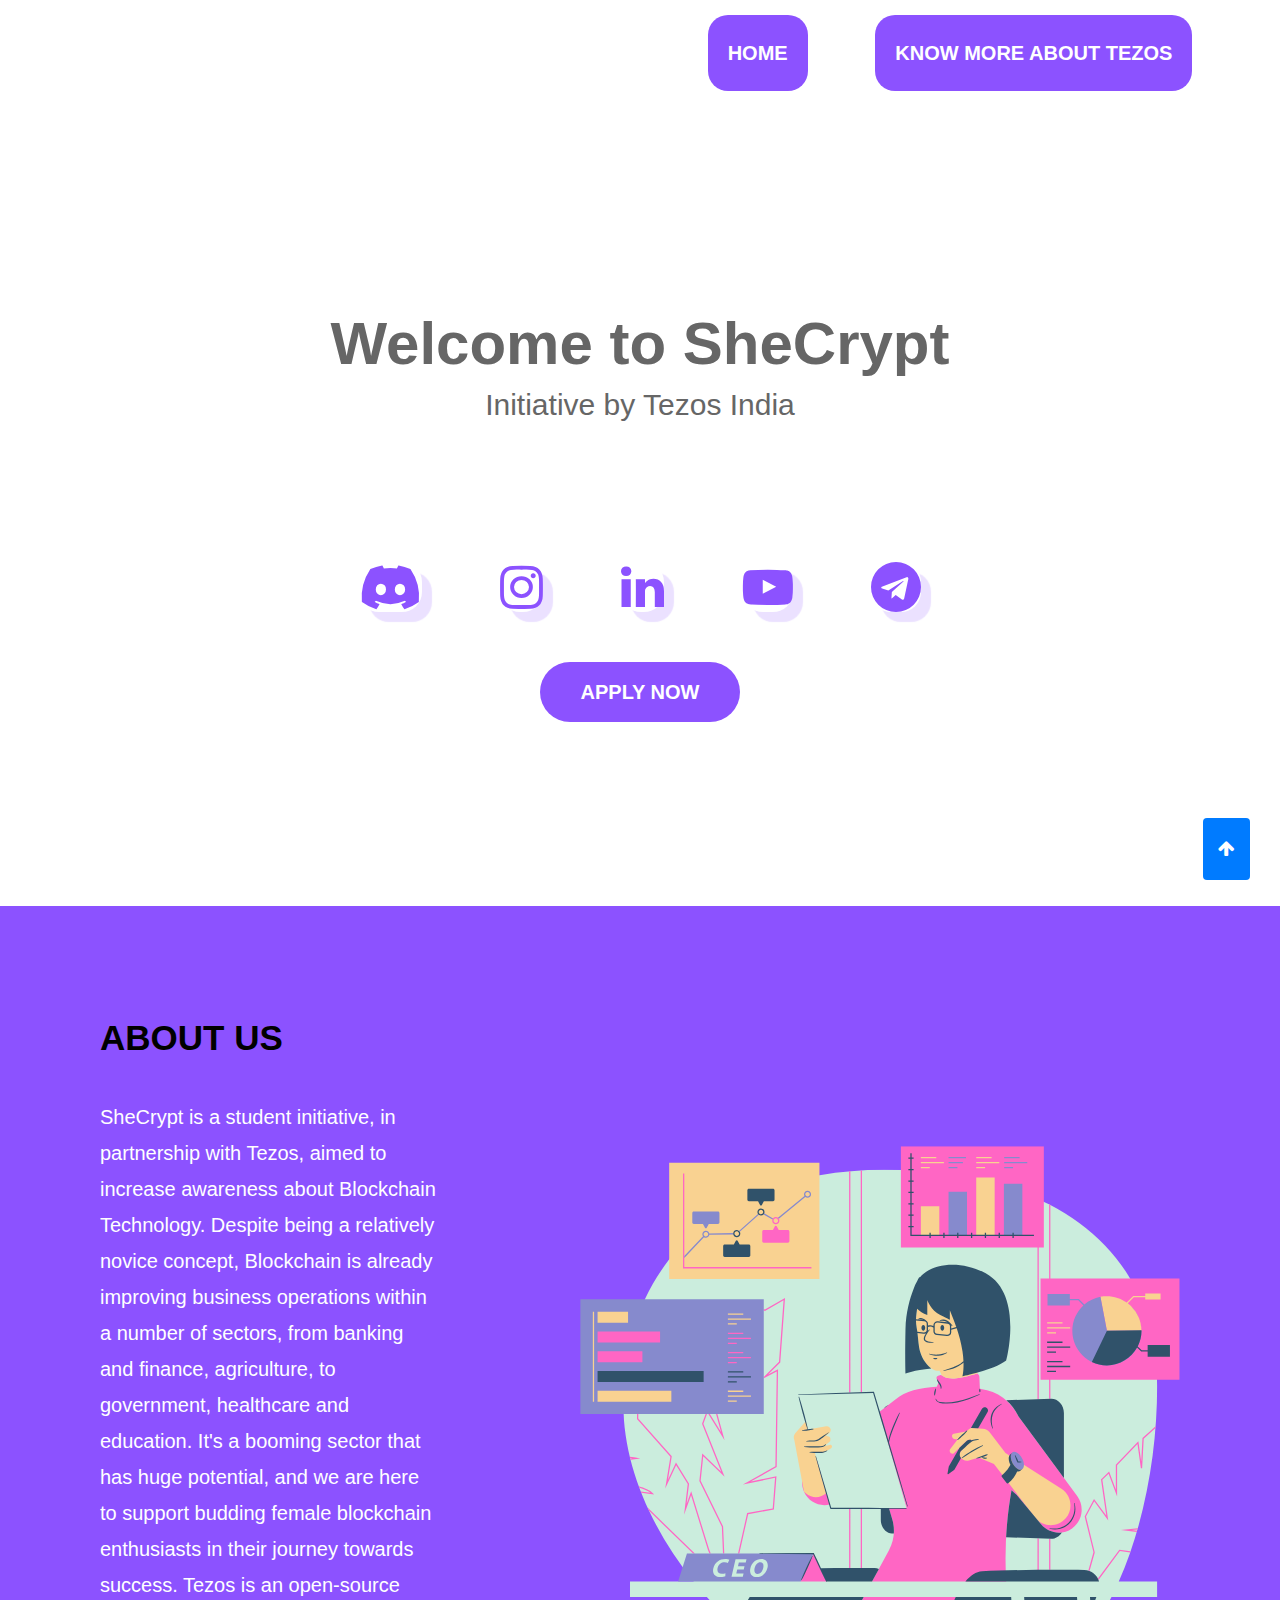
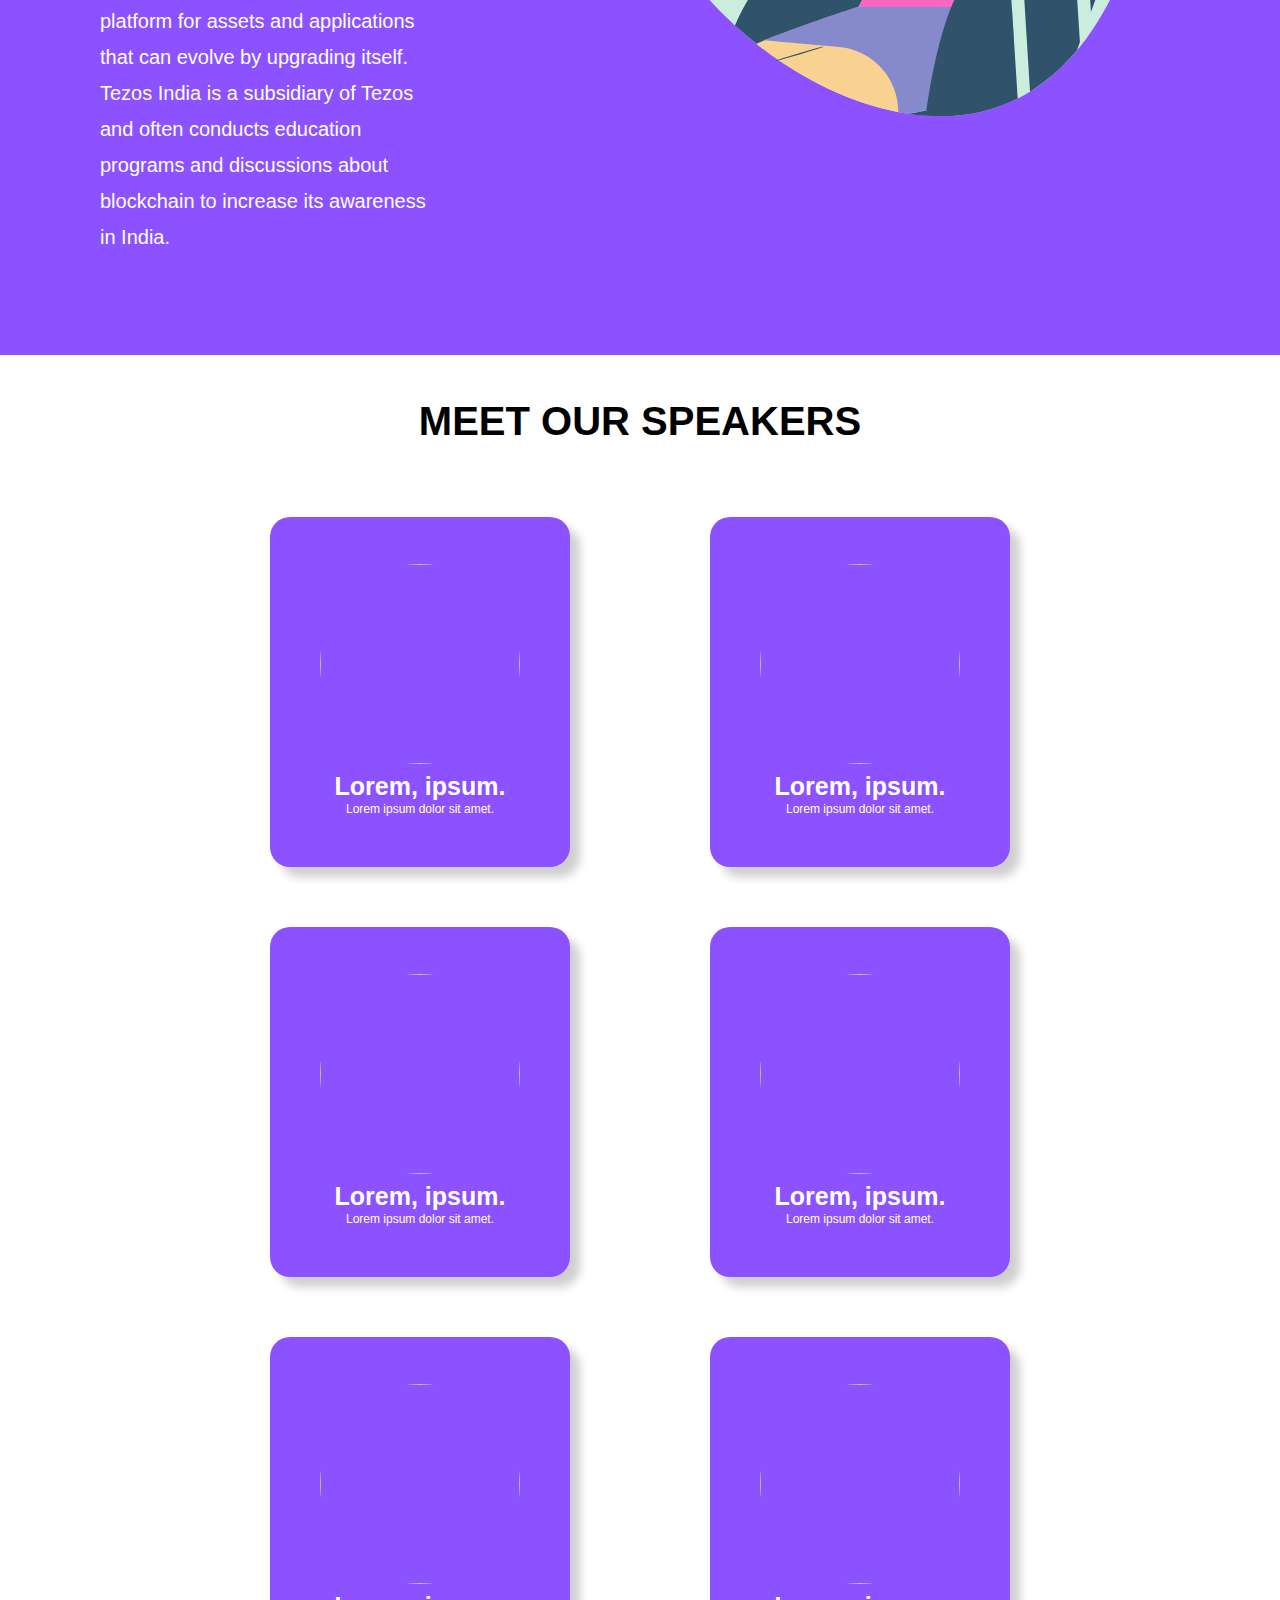
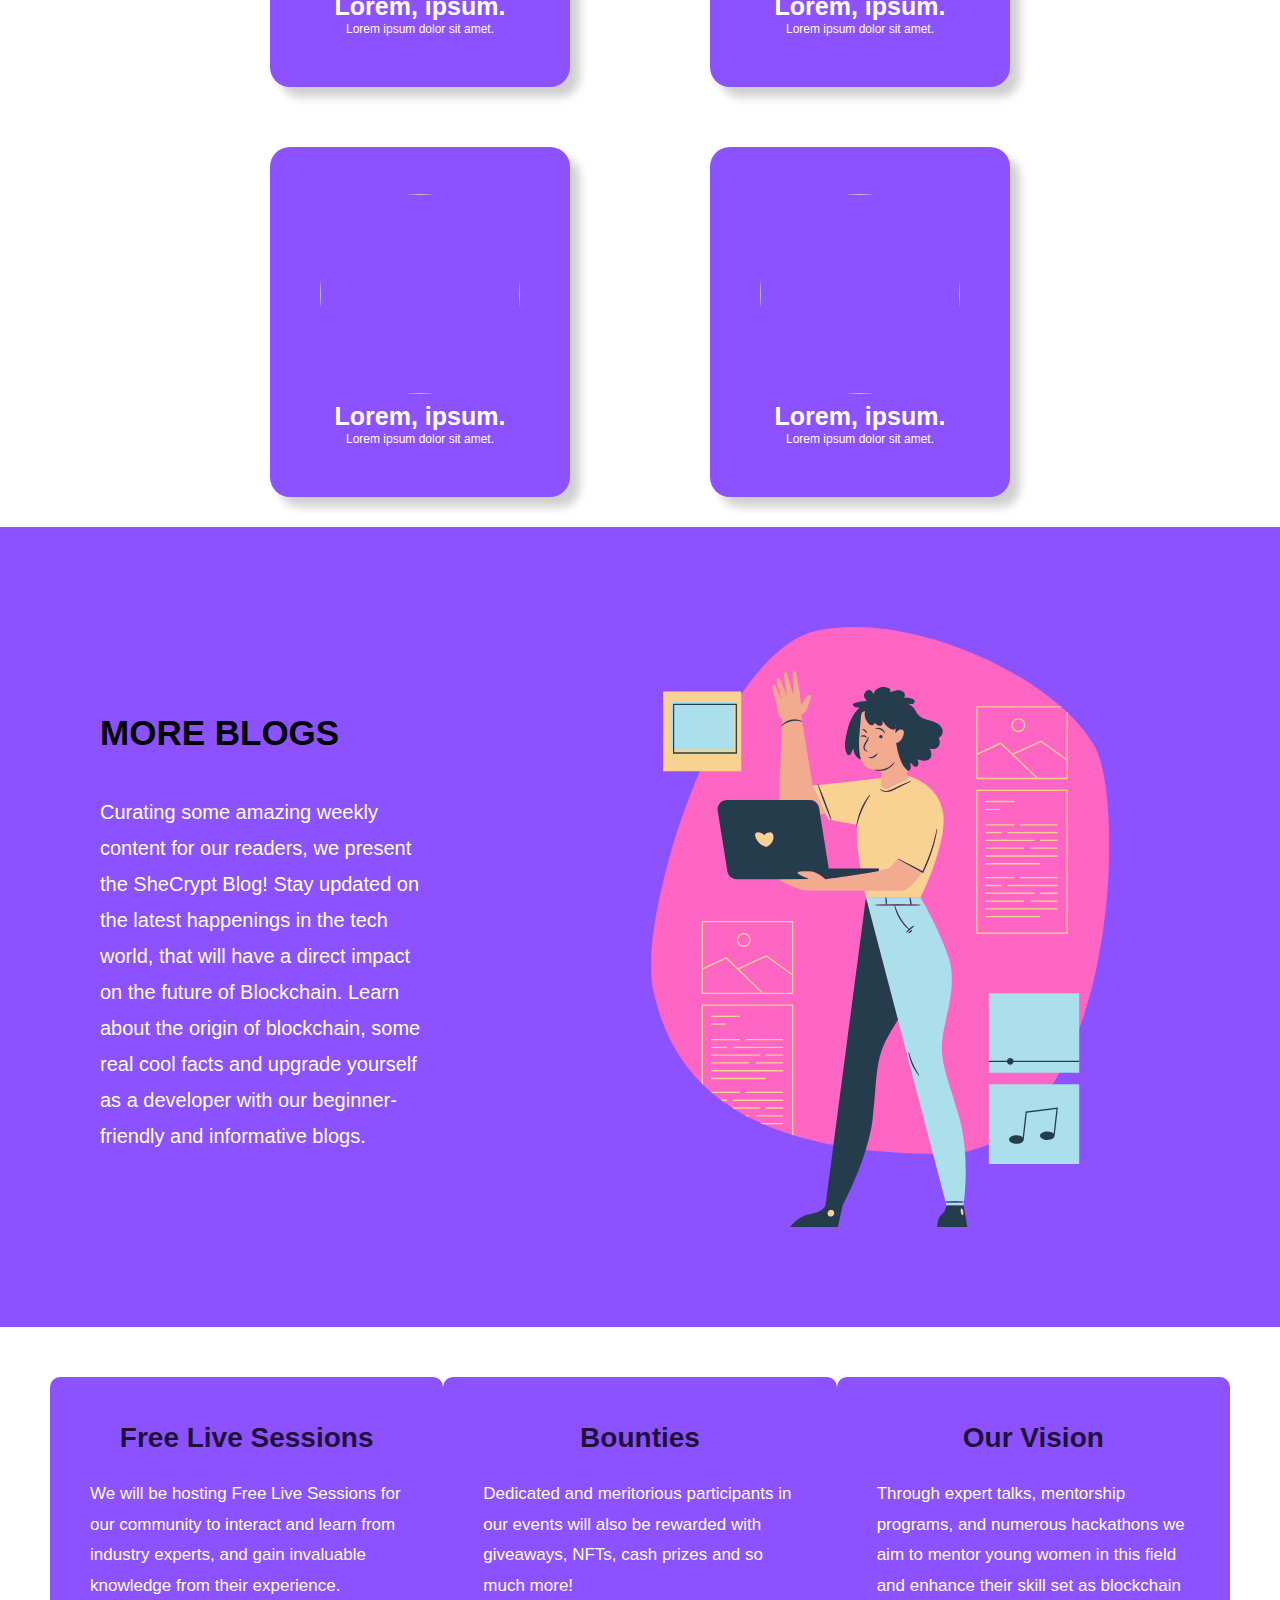
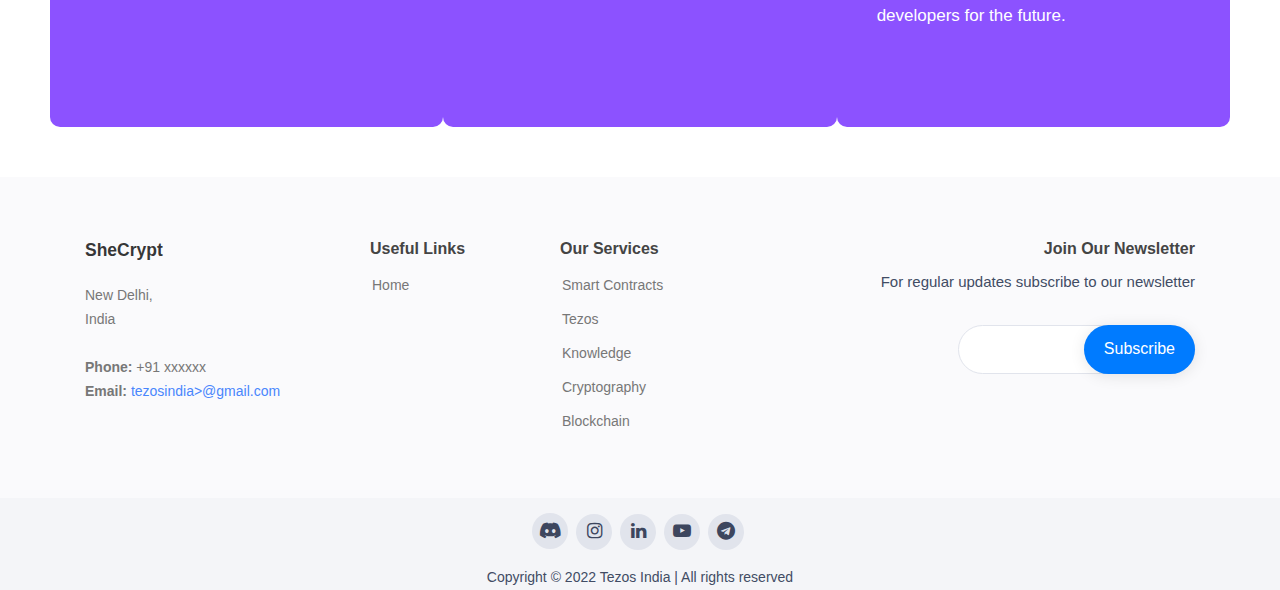
==== index.html @ c5457d49 "Added my website" ====
<!DOCTYPE html>
<html lang="en">

<head>
  <title>SheCrypt</title>
  <meta charset="utf-8">
  <link rel="shortcut icon" href="images/blog/favicon.png" />
  <meta name="viewport" content="width=device-width, initial-scale=1, shrink-to-fit=no">
  <meta name="description" content="">
  <meta name="keywords" content="">
  <meta name="author" content="SheCrypt">

  <link href="https://fonts.googleapis.com/css?family=Poppins:300,400,500,600,700,800,900" rel="stylesheet">

  <link rel="stylesheet" href="https://use.fontawesome.com/releases/v5.8.1/css/all.css">

  <link rel="stylesheet" href="https://stackpath.bootstrapcdn.com/font-awesome/4.7.0/css/font-awesome.min.css">

  <link rel="stylesheet" href="css/animate.css">

  <link rel="stylesheet" href="css/magnific-popup.css">

  <link rel="stylesheet" href="css/bootstrap-datepicker.css">
  <link rel="stylesheet" href="css/jquery.timepicker.css">

  <link rel="stylesheet" href="css/flaticon.css">
  <link rel="stylesheet" href="css/style.css">
  <link rel="stylesheet" href="css/design.css">
</head>

<body>

  <!-- Change Preloader -->
  <!-- <div class="preloader">
        <div class="cssload-whirlpool"></div>
</div> -->




  <!-- <nav class="navbar navbar-expand-lg navbar-dark ftco_navbar bg-dark ftco-navbar-light" id="ftco-navbar">
    <div class="container">
      <a href="index.html"><span><img src="images/blog/download(8).jpeg" alt="" class="img-fluid logo"></span></a>
      <div class="containerM" onclick="myFunction(this)">
        <div class="bar1"></div>
        <div class="bar2"></div>
        <div class="bar3"></div>
      </div>

      <script>
        function myFunction(x) {
          x.classList.toggle("change");
        }
      </script>

      <div class="collapse navbar-collapse" id="ftco-nav">
        <ul class="navbar-nav ml-auto">
          <li class="nav-item active"><a href="index.html" class="nav-link">Home</a></li>
          <li class="nav-item"><a href="about.html" class="nav-link">About</a></li>
          <li class="nav-item"><a href="https://tezosindia.org.in/" class="nav-link">Know more about Tezos</a></li>
          <li class="nav-item"><a href="contact.html" class="nav-link">Contact</a></li>
        </ul>
      </div>
    </div>
  </nav> -->
  <!-- END nav -->

<!-- NAVABAR STARTS -->
<nav class="navbar">

  <img src="images/blog/download(8).jpeg" alt="" srcset="">
  <div class="links">
    <a href="">HOME</a>
    <a href="">KNOW MORE ABOUT TEZOS</a>
  </div>
  </nav>
  <!-- NAVBAR ENDS -->

<!-- THUMBNAIL SECTON STARTS -->
<section class="thumbnail">
  <div class="headings">
    <p class="title">Welcome to SheCrypt</p>
    <p class="subtitle">Initiative by Tezos India</p>
  </div>
  <div class="socials">
    <a href="" class="fab fa-discord fa-3x"></a>
    <a href="" class="fa fa-instagram fa-3x"></a>
    <a href="" class="fa fa-linkedin fa-3x"></a>
    <a href="" class="fa fa-youtube-play fa-3x"></a>
    <a href="" class="fa fa-telegram fa-3x"></a>
    </div>
  <button class="applybtn" type="submit">APPLY NOW</button>
  </section>
<!-- THUMBNAIL SECTION ENDS -->

  <!-- ABOUT US TOP STARTS  -->
  <section class="blogsection">
    <div class="left">
      <a href="./">ABOUT US</a>
      <div class="aboutblogdetails">
        SheCrypt is a student initiative, in partnership with Tezos, aimed to increase awareness about Blockchain
        Technology. Despite being a relatively novice concept, Blockchain is already improving business operations within
        a number of sectors, from banking and finance, agriculture, to government, healthcare and education. It's a
        booming sector that has huge potential, and we are here to support budding female blockchain enthusiasts in their
        journey towards success.
        Tezos is an open-source platform for assets and applications that can evolve by upgrading itself. Tezos India is a
        subsidiary of Tezos and often conducts education programs and discussions about blockchain to increase its
        awareness in India.
      </div>
    </div>
    <img src="./images/blog/ABOUTUS-NOBG.svg" alt="" srcset="">
  </section>
    <!-- ABOUT US TOP ENDS -->


  
  <!-- SPEAKER SECTION STARTS -->
  <section class="speaker-section">
    <p class="speaker-section-heading">MEET OUR SPEAKERS</p>
    <div class="speaker-container">
      <div class="speaker-box">
        <img src="https://github.com/rohan-kulkarni-25.png" alt="" />
        <p class="name">Lorem, ipsum.</p>
        <p class="bio">Lorem ipsum dolor sit amet.</p>
      </div>
      <div class="speaker-box">
        <img src="https://github.com/rohan-kulkarni-25.png" alt="" />
        <p class="name">Lorem, ipsum.</p>
        <p class="bio">Lorem ipsum dolor sit amet.</p>
      </div>
      <div class="speaker-box">
        <img src="https://github.com/rohan-kulkarni-25.png" alt="" />
        <p class="name">Lorem, ipsum.</p>
        <p class="bio">Lorem ipsum dolor sit amet.</p>
      </div>
      <div class="speaker-box">
        <img src="https://github.com/rohan-kulkarni-25.png" alt="" />
        <p class="name">Lorem, ipsum.</p>
        <p class="bio">Lorem ipsum dolor sit amet.</p>
      </div>
      <div class="speaker-box">
        <img src="https://github.com/rohan-kulkarni-25.png" alt="" />
        <p class="name">Lorem, ipsum.</p>
        <p class="bio">Lorem ipsum dolor sit amet.</p>
      </div>
      <div class="speaker-box">
        <img src="https://github.com/rohan-kulkarni-25.png" alt="" />
        <p class="name">Lorem, ipsum.</p>
        <p class="bio">Lorem ipsum dolor sit amet.</p>
      </div>
      <div class="speaker-box">
        <img src="https://github.com/rohan-kulkarni-25.png" alt="" />
        <p class="name">Lorem, ipsum.</p>
        <p class="bio">Lorem ipsum dolor sit amet.</p>
      </div>
      <div class="speaker-box">
        <img src="https://github.com/rohan-kulkarni-25.png" alt="" />
        <p class="name">Lorem, ipsum.</p>
        <p class="bio">Lorem ipsum dolor sit amet.</p>
      </div>
      </div>
  </section>
  <!-- SPEAKER SECTION ENDS -->


  <!-- BLOG SECTION STARTS  -->

  <section class="blogsection">
    <div class="left">
      <a href="./">MORE BLOGS</a>
      <div class="aboutblogdetails">
        Curating some amazing weekly content for our readers, we present the SheCrypt Blog!
        Stay updated on the latest happenings in the tech world, that will have a direct impact on the future of
        Blockchain. Learn about the origin of blockchain, some real cool facts and upgrade yourself as a developer with
        our beginner-friendly and informative blogs.
      </div>
    </div>
      <img src="./images/blog/blogsection-nobg.svg" alt="" srcset="">
      </section>
  <!-- BLOG SECTION ENDS -->



      <!-- SECTION ABOUT US STARTS -->
      <section class="aboutus-section">
        <div class="about-div">
          <h3>Free Live Sessions</h3>
          <p class="about-div-p">
            We will be hosting Free Live Sessions for our community to interact and learn from industry
            experts,
            and gain invaluable knowledge from their experience.</p>
        </div>
        <div class="about-div">
          <h3>Bounties</h3>
          <p class="about-div-p">Dedicated and meritorious participants in our events will also be rewarded with giveaways,
            NFTs,
            cash prizes and so much more!</p>
        </div>
        <div class="about-div">
          <h3>Our Vision</h3>
          <p class="about-div-p">Through expert talks, mentorship programs, and numerous hackathons we aim to mentor young
            women
            in
            this field and enhance their skill set as blockchain developers for the future.</p>
        </div>
      </section>
      <!-- SECTION ABOUT US ENDS -->
  <!-- ======= Footer ======= -->
  <footer id="footer">

    <div class="footer-top">
      <div class="container">
        <div class="row">

          <div class="col-lg-3 col-md-6 footer-contact">
            <h3 style="font-weight: 600;">SheCrypt</h3>
            <p>
              New Delhi, <br>
              India<br>
              <br>
              <strong>Phone:</strong> +91 xxxxxx<br>
              <strong>Email:</strong> <a href="mailto:tezosindia.foundation@gmail.com"> tezosindia>@gmail.com</a><br>
            </p>
          </div>

          <div class="col-lg-2 col-md-6 footer-links">
            <h4>Useful Links</h4>
            <ul>
              <li><i class="bx bx-chevron-right"></i> <a href="index.html">Home</a></li>
              <!-- <li><i class="bx bx-chevron-right"></i> <a href="about.html">About us</a></li> -->
              <!-- <li><i class="bx bx-chevron-right"></i> <a href="blog.html">Blog</a></li> -->
            </ul>
          </div>

          <div class="col-lg-3 col-md-6 footer-links">
            <h4>Our Services</h4>
            <ul>
              <li><i class="bx bx-chevron-right"></i> <a href="team.html">Smart Contracts</a></li>
              <li><i class="bx bx-chevron-right"></i> <a href="team.html">Tezos</a></li>
              <li><i class="bx bx-chevron-right"></i> <a href="team.html">Knowledge</a></li>
              <li><i class="bx bx-chevron-right"></i> <a href="team.html">Cryptography</a></li>
              <li><i class="bx bx-chevron-right"></i> <a href="team.html">Blockchain</a></li>
            </ul>
          </div>

          <div class="col-lg-4 col-md-6 footer-newsletter">
            <h4>Join Our Newsletter</h4>
            <p>For regular updates subscribe to our newsletter</p>
            <form action="" method="post">
              <input type="email" name="email"><input type="submit" value="Subscribe">
            </form>
          </div>

        </div>
      </div>
    </div>

    <div class="container d-md-flex py-4">


      <div class="social-links text-center text-md-right pt-3 pt-md-0">
        <a href=""><i class="fab fa-discord"></i></a>
        <a href="" class="fa fa-instagram fa-2x"></a>
        <a href="" class="fa fa-linkedin fa-2x"></a>
        <a href=""><i class="fa fa-youtube-play" aria-hidden="true"></i></a>
        <a href=""><i class="fa fa-telegram"></i></a>
      </div>
      <button onclick="topFunction()" id="myBtn" title="Go to top"><i class="fa fa-arrow-up"
          aria-hidden="true"></i></button>
    </div>
    <p style="text-align:center;">Copyright &copy; 2022 Tezos India | All rights reserved</p>

  </footer><!-- End Footer -->




  <!-- loader -->

  <script src="js/jquery.min.js"></script>
  <script src="js/jquery-migrate-3.0.1.min.js"></script>
  <script src="js/popper.min.js"></script>
  <script src="js/bootstrap.min.js"></script>
  <script src="js/jquery.easing.1.3.js"></script>
  <script src="js/jquery.waypoints.min.js"></script>
  <script src="js/jquery.stellar.min.js"></script>
  <script src="js/jquery.magnific-popup.min.js"></script>
  <script src="js/jquery.animateNumber.min.js"></script>
  <script src="js/bootstrap-datepicker.js"></script>
  <script src="js/scrollax.min.js"></script>
  <!-- <script src="https://maps.googleapis.com/maps/api/js?key=AIzaSyBVWaKrjvy3MaE7SQ74_uJiULgl1JY0H2s&sensor=false"></script> -->
  <!-- <script src="js/google-map.js"></script> -->
  <script src="js/main.js"></script>
  <script src="js/preloaderjs.js"></script>
  <!-- <script src="https://medium-widget.pixelpoint.io/widget.js"></script> -->
  <!-- <script>MediumWidg    renderTo: '#medium-widget', params: { "resource": "https://medium.com/@vaibhavbharti", "postsPerLine": 2, "limit": 4, "picture": "big", "fields": ["description", "author", "claps", "publishAt"], "ratio": "landscape" } })</script> -->
  <script src="https://ajax.googleapis.com/ajax/libs/jquery/1.12.4/jquery.min.js"></script>



</body>

</html>
---- css/design.css ----
html{
  font-size: 62.5%;
}

p{
  margin: 0;
  padding: 0;
}

.nav-link:hover{
  background-color: #e83e8c;
}

.blogsection{
  background-color: #8c52ff;
  padding: 7em 0;
  position: relative;
  width: 100%;
  display: flex;
  justify-content: center;
  align-items: space-around;
  /* background-image: url(../images/blog/blogsection.png);
  background-repeat: no-repeat;
  background-size: cover; */
  display: flex;
  align-items: center;
  justify-content: space-evenly;
  /* background-color: white; */
  color: white;
  padding: 10rem;
}

.blogsection .left a{
  font-size: 3.5rem;
  color: black;
  font-weight: 600;
  text-decoration: none;
  
}

.blogsection .left{
  display: flex;
  flex-direction: column;
 gap: 3rem;
}

.blogsection img{
  height: 60rem;
}

.blogsection a:hover{
  
  color: #e83e8c;
}


.aboutblogdetails{
  width:70%;
  font-weight: 500;
  font-size: 2rem;
}


  
.aboutus-section{
  display: flex;
  justify-content: space-around;
  align-items: center;
  /* background-color: #8c52ff; */
  background-color: white;
  width: 100%;
  padding: 5rem;
  align-content: stretch;
}

.about-div{
  height: 35rem;
  /* background-color: white; */
  background-color: #8c52ff;
  color: white;
  padding: 4rem;
  border-radius: 1rem;
  width: 40rem;
  transition-duration: 1s;
}

.about-div:hover{
  background-color: #e83e8c;
  cursor: pointer;
  color: white;
  transform: scale(1.1);
}

.about-div h3{
  text-align: center;
  font-size: 2.8rem;
  font-weight: 600;
}

.about-div p{
  font-size: 1.7rem;
  font-weight: 500;
}

.speaker-section{
  background-color: #8c52ff;
  display: flex;
  flex-direction: column;
  align-items: center;
  background-color: white;
}

.speaker-container{
  display: flex;
  flex-wrap: wrap;
  justify-content: space-evenly;

  width: 75%;
}

.speaker-box{
  /* background-color: white; */
  background-color: #8c52ff;
color: white;
display: flex;
flex-direction: column;
justify-content: center;
align-items: center;
padding: 2rem;
width: 30rem;
height: 35rem;
margin: 3rem;
border-radius: 2rem;
box-shadow: 1rem 1rem 1rem rgba(0, 0, 0, 0.192);
cursor: pointer;
}


.speaker-section-heading{
  font-size: 4rem;
  text-align: center;
  padding: 3rem;
  color: black;
  font-weight: 600;
}

.speaker-box:hover{
  transform: scale(1.05);
  transition-duration: 1s;
  background-color: #e83e8c;
  color: white;
}

.speaker-box img{
  width: 20rem;
  height: 20rem;
  border-radius: 50%;
}

.name{
  font-size: 2.5rem;
  font-weight: 600;
}

.bio{
  font-size: 1.2rem;
  /* color: gray; */
  margin-top: -1rem;
}

.thumbnail{
  height: 80rem;
  display: flex;
  flex-direction: column;
  align-items: center;
  gap: 5rem;
  justify-content: center;

}

.headings .title{
  text-align: center;
  font-size: 6rem;
  font-weight: 600;

}

.headings .subtitle{
  margin-top: -2rem;
  text-align: center;
  font-weight: 500;
  font-size: 3rem;
}

.socials{
  margin-top: 8rem;
  width: 50%;
  display: flex;
  justify-content: space-around;
}

.socials a{
  font-size: 5rem;
  color: #8c52ff;
  border-radius: 2rem;
  box-shadow: 1rem 1rem 0.1rem #8c52ff2c;
}

.socials a:hover{
  transform: scale(1.1);
  transition-duration: 1s;
  color: #e83e8c;
}

.applybtn{
  background-color: #8c52ff;
  padding: 3rem;
  border-radius: 3rem;
  width: 20rem;
  border: 0px;
  height: 5rem;
  font-size: 2rem;
  color: white;
  display: flex;
  align-items: center;
  justify-content: center;
  font-weight: 600;

}

.applybtn:hover{
  background-color: #e83e8c;
  transition-duration: 1s;
  transform: scale(1.1);
}

.navbar{
  /* background-color: #8c52ff; */
  height:fit-content;
  display: flex;
  justify-content: space-between;
  margin: 1rem;
}

.navbar img{
  height: 5rem;
  margin-left: 10rem;
}

.navbar .links a{
  transition-duration: 1s;
  font-weight: 600;
font-size: 2rem;
color: black;
padding: 2rem;
border-radius: 2rem;
color: white;
background-color: #8c52ff;
}

.navbar .links{
  width: 50%;
  /* background-color: white; */
  display: flex;
  justify-content: space-evenly;
}

.navbar .links a:hover{
  background-color: #e83e8c;
}
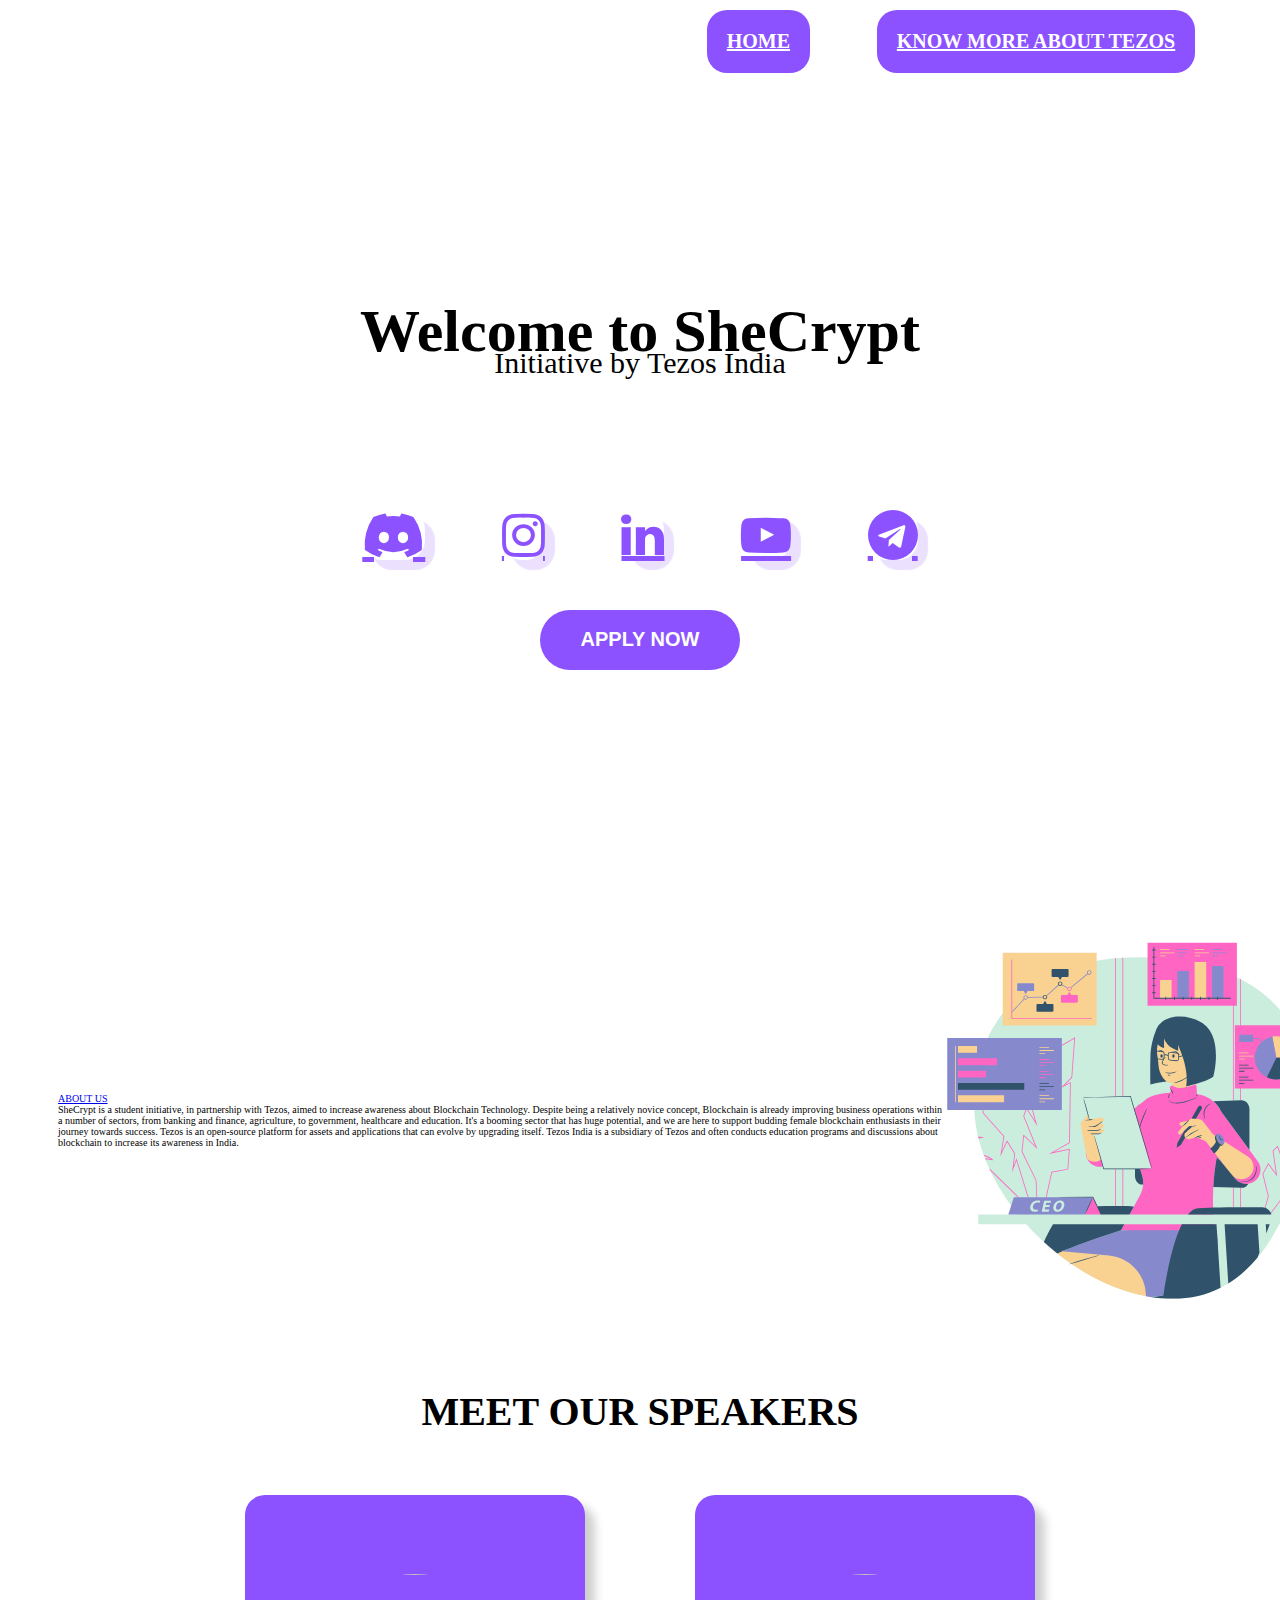
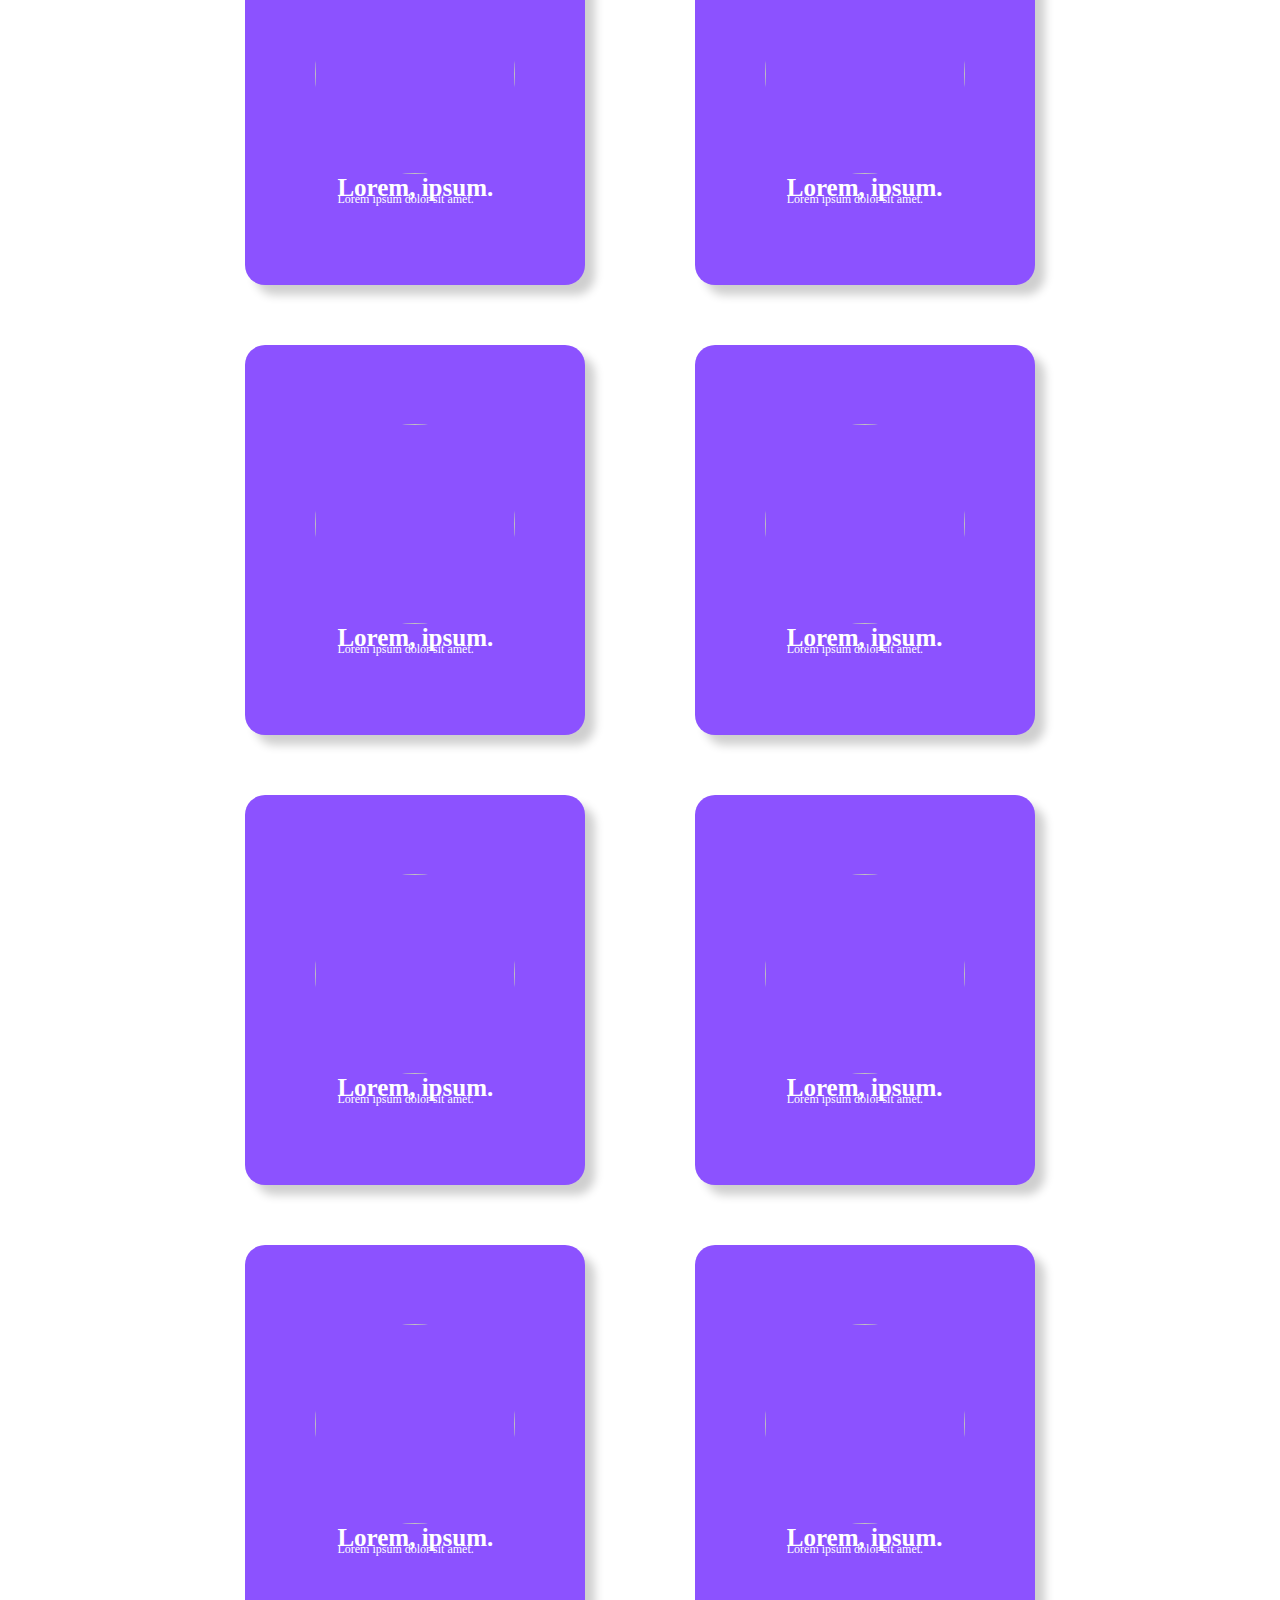
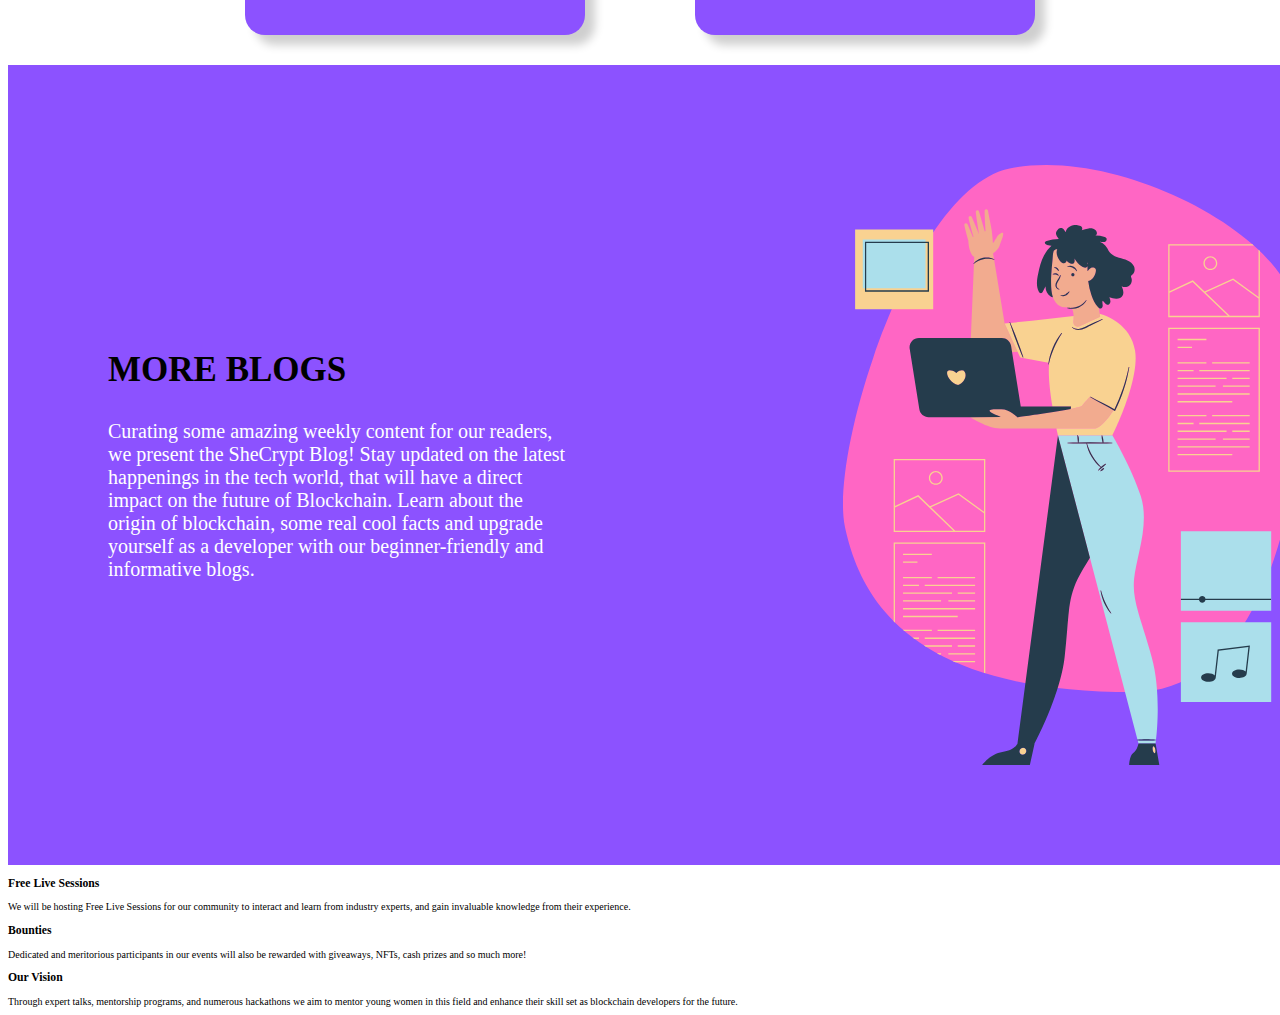
==== commit ce51e40d: "css" ====
--- a/index.html
+++ b/index.html
@@ -4,28 +4,34 @@
 <head>
   <title>SheCrypt</title>
   <meta charset="utf-8">
-  <link rel="shortcut icon" href="images/blog/favicon.png" />
+  <link rel="shortcut icon" href="./images/blog/favicon.png" />
   <meta name="viewport" content="width=device-width, initial-scale=1, shrink-to-fit=no">
   <meta name="description" content="">
   <meta name="keywords" content="">
   <meta name="author" content="SheCrypt">
 
-  <link href="https://fonts.googleapis.com/css?family=Poppins:300,400,500,600,700,800,900" rel="stylesheet">
+  <!-- <link href="https://fonts.googleapis.com/css?family=Poppins:300,400,500,600,700,800,900" rel="stylesheet"> -->
 
   <link rel="stylesheet" href="https://use.fontawesome.com/releases/v5.8.1/css/all.css">
 
   <link rel="stylesheet" href="https://stackpath.bootstrapcdn.com/font-awesome/4.7.0/css/font-awesome.min.css">
 
-  <link rel="stylesheet" href="css/animate.css">
-
-  <link rel="stylesheet" href="css/magnific-popup.css">
-
-  <link rel="stylesheet" href="css/bootstrap-datepicker.css">
-  <link rel="stylesheet" href="css/jquery.timepicker.css">
-
-  <link rel="stylesheet" href="css/flaticon.css">
-  <link rel="stylesheet" href="css/style.css">
-  <link rel="stylesheet" href="css/design.css">
+  <!-- <link rel="stylesheet" href="css/animate.css"> -->
+
+  <!-- <link rel="stylesheet" href="css/magnific-popup.css"> -->
+
+  <!-- <link rel="stylesheet" href="css/bootstrap-datepicker.css"> -->
+  <!-- <link rel="stylesheet" href="css/jquery.timepicker.css"> -->
+
+  <!-- <link rel="stylesheet" href="css/flaticon.css"> -->
+  <!-- <link rel="stylesheet" href="css/style.css"> -->
+  
+  <link rel="preconnect" href="https://fonts.googleapis.com">
+  <link rel="preconnect" href="https://fonts.gstatic.com" crossorigin>
+  <link href="https://fonts.googleapis.com/css2?family=Inter:wght@100;200;300;400;500;600;700;800;900&display=swap"
+    rel="stylesheet">
+  <link rel="stylesheet" href="./css/design.css">
+  <link rel="stylesheet" href="./css/responsive.css">
 </head>
 
 <body>
@@ -36,39 +42,10 @@
 </div> -->
 
 
-
-
-  <!-- <nav class="navbar navbar-expand-lg navbar-dark ftco_navbar bg-dark ftco-navbar-light" id="ftco-navbar">
-    <div class="container">
-      <a href="index.html"><span><img src="images/blog/download(8).jpeg" alt="" class="img-fluid logo"></span></a>
-      <div class="containerM" onclick="myFunction(this)">
-        <div class="bar1"></div>
-        <div class="bar2"></div>
-        <div class="bar3"></div>
-      </div>
-
-      <script>
-        function myFunction(x) {
-          x.classList.toggle("change");
-        }
-      </script>
-
-      <div class="collapse navbar-collapse" id="ftco-nav">
-        <ul class="navbar-nav ml-auto">
-          <li class="nav-item active"><a href="index.html" class="nav-link">Home</a></li>
-          <li class="nav-item"><a href="about.html" class="nav-link">About</a></li>
-          <li class="nav-item"><a href="https://tezosindia.org.in/" class="nav-link">Know more about Tezos</a></li>
-          <li class="nav-item"><a href="contact.html" class="nav-link">Contact</a></li>
-        </ul>
-      </div>
-    </div>
-  </nav> -->
-  <!-- END nav -->
-
 <!-- NAVABAR STARTS -->
 <nav class="navbar">
 
-  <img src="images/blog/download(8).jpeg" alt="" srcset="">
+  <img src="./images/blog/download(8).jpeg" alt="" srcset="">
   <div class="links">
     <a href="">HOME</a>
     <a href="">KNOW MORE ABOUT TEZOS</a>
@@ -93,11 +70,11 @@
   </section>
 <!-- THUMBNAIL SECTION ENDS -->
 
-  <!-- ABOUT US TOP STARTS  -->
-  <section class="blogsection">
+  <!-- ABOUT US  STARTS  -->
+  <section class="aboutus-section">
     <div class="left">
       <a href="./">ABOUT US</a>
-      <div class="aboutblogdetails">
+      <div class="aboutusdetails">
         SheCrypt is a student initiative, in partnership with Tezos, aimed to increase awareness about Blockchain
         Technology. Despite being a relatively novice concept, Blockchain is already improving business operations within
         a number of sectors, from banking and finance, agriculture, to government, healthcare and education. It's a
@@ -110,7 +87,7 @@
     </div>
     <img src="./images/blog/ABOUTUS-NOBG.svg" alt="" srcset="">
   </section>
-    <!-- ABOUT US TOP ENDS -->
+    <!-- ABOUT US  ENDS -->
 
 
   
@@ -120,43 +97,59 @@
     <div class="speaker-container">
       <div class="speaker-box">
         <img src="https://github.com/rohan-kulkarni-25.png" alt="" />
-        <p class="name">Lorem, ipsum.</p>
-        <p class="bio">Lorem ipsum dolor sit amet.</p>
-      </div>
-      <div class="speaker-box">
-        <img src="https://github.com/rohan-kulkarni-25.png" alt="" />
-        <p class="name">Lorem, ipsum.</p>
-        <p class="bio">Lorem ipsum dolor sit amet.</p>
-      </div>
-      <div class="speaker-box">
-        <img src="https://github.com/rohan-kulkarni-25.png" alt="" />
-        <p class="name">Lorem, ipsum.</p>
-        <p class="bio">Lorem ipsum dolor sit amet.</p>
-      </div>
-      <div class="speaker-box">
-        <img src="https://github.com/rohan-kulkarni-25.png" alt="" />
-        <p class="name">Lorem, ipsum.</p>
-        <p class="bio">Lorem ipsum dolor sit amet.</p>
-      </div>
-      <div class="speaker-box">
-        <img src="https://github.com/rohan-kulkarni-25.png" alt="" />
-        <p class="name">Lorem, ipsum.</p>
-        <p class="bio">Lorem ipsum dolor sit amet.</p>
-      </div>
-      <div class="speaker-box">
-        <img src="https://github.com/rohan-kulkarni-25.png" alt="" />
-        <p class="name">Lorem, ipsum.</p>
-        <p class="bio">Lorem ipsum dolor sit amet.</p>
-      </div>
-      <div class="speaker-box">
-        <img src="https://github.com/rohan-kulkarni-25.png" alt="" />
-        <p class="name">Lorem, ipsum.</p>
-        <p class="bio">Lorem ipsum dolor sit amet.</p>
-      </div>
-      <div class="speaker-box">
-        <img src="https://github.com/rohan-kulkarni-25.png" alt="" />
-        <p class="name">Lorem, ipsum.</p>
-        <p class="bio">Lorem ipsum dolor sit amet.</p>
+        <div>
+          <p class="name">Lorem, ipsum.</p>
+          <p class="bio">Lorem ipsum dolor sit amet.</p>
+          </div>
+      </div>
+      <div class="speaker-box">
+        <img src="https://github.com/rohan-kulkarni-25.png" alt="" />
+        <div>
+          <p class="name">Lorem, ipsum.</p>
+          <p class="bio">Lorem ipsum dolor sit amet.</p>
+          </div>
+      </div>
+      <div class="speaker-box">
+        <img src="https://github.com/rohan-kulkarni-25.png" alt="" />
+        <div>
+          <p class="name">Lorem, ipsum.</p>
+          <p class="bio">Lorem ipsum dolor sit amet.</p>
+          </div>
+      </div>
+      <div class="speaker-box">
+        <img src="https://github.com/rohan-kulkarni-25.png" alt="" />
+        <div>
+          <p class="name">Lorem, ipsum.</p>
+          <p class="bio">Lorem ipsum dolor sit amet.</p>
+          </div>
+      </div>
+      <div class="speaker-box">
+        <img src="https://github.com/rohan-kulkarni-25.png" alt="" />
+        <div>
+          <p class="name">Lorem, ipsum.</p>
+          <p class="bio">Lorem ipsum dolor sit amet.</p>
+          </div>
+      </div>
+      <div class="speaker-box">
+        <img src="https://github.com/rohan-kulkarni-25.png" alt="" />
+        <div>
+          <p class="name">Lorem, ipsum.</p>
+          <p class="bio">Lorem ipsum dolor sit amet.</p>
+          </div>
+      </div>
+      <div class="speaker-box">
+        <img src="https://github.com/rohan-kulkarni-25.png" alt="" />
+        <div>
+          <p class="name">Lorem, ipsum.</p>
+          <p class="bio">Lorem ipsum dolor sit amet.</p>
+          </div>
+      </div>
+      <div class="speaker-box">
+        <img src="https://github.com/rohan-kulkarni-25.png" alt="" />
+        <div>
+          <p class="name">Lorem, ipsum.</p>
+          <p class="bio">Lorem ipsum dolor sit amet.</p>
+          </div>
       </div>
       </div>
   </section>
@@ -181,32 +174,32 @@
 
 
 
-      <!-- SECTION ABOUT US STARTS -->
-      <section class="aboutus-section">
-        <div class="about-div">
+      <!-- SECTION TILES STARTS -->
+      <section class="tiles-section">
+        <div class="tiles-div">
           <h3>Free Live Sessions</h3>
-          <p class="about-div-p">
+          <p class="tiles-div-p">
             We will be hosting Free Live Sessions for our community to interact and learn from industry
             experts,
             and gain invaluable knowledge from their experience.</p>
         </div>
-        <div class="about-div">
+        <div class="tiles-div">
           <h3>Bounties</h3>
           <p class="about-div-p">Dedicated and meritorious participants in our events will also be rewarded with giveaways,
             NFTs,
             cash prizes and so much more!</p>
         </div>
-        <div class="about-div">
+        <div class="tiles-div">
           <h3>Our Vision</h3>
-          <p class="about-div-p">Through expert talks, mentorship programs, and numerous hackathons we aim to mentor young
+          <p class="tiles-div-p">Through expert talks, mentorship programs, and numerous hackathons we aim to mentor young
             women
             in
             this field and enhance their skill set as blockchain developers for the future.</p>
         </div>
       </section>
-      <!-- SECTION ABOUT US ENDS -->
+      <!-- SECTION TILES ENDS -->
   <!-- ======= Footer ======= -->
-  <footer id="footer">
+  <!-- <footer id="footer">
 
     <div class="footer-top">
       <div class="container">
@@ -227,8 +220,8 @@
             <h4>Useful Links</h4>
             <ul>
               <li><i class="bx bx-chevron-right"></i> <a href="index.html">Home</a></li>
-              <!-- <li><i class="bx bx-chevron-right"></i> <a href="about.html">About us</a></li> -->
-              <!-- <li><i class="bx bx-chevron-right"></i> <a href="blog.html">Blog</a></li> -->
+              <li><i class="bx bx-chevron-right"></i> <a href="about.html">About us</a></li>
+              <li><i class="bx bx-chevron-right"></i> <a href="blog.html">Blog</a></li>
             </ul>
           </div>
 
@@ -270,14 +263,15 @@
     </div>
     <p style="text-align:center;">Copyright &copy; 2022 Tezos India | All rights reserved</p>
 
-  </footer><!-- End Footer -->
+  </footer>
+  <!-- End Footer -->
 
 
 
 
   <!-- loader -->
 
-  <script src="js/jquery.min.js"></script>
+  <!-- <script src="js/jquery.min.js"></script>
   <script src="js/jquery-migrate-3.0.1.min.js"></script>
   <script src="js/popper.min.js"></script>
   <script src="js/bootstrap.min.js"></script>
@@ -287,14 +281,12 @@
   <script src="js/jquery.magnific-popup.min.js"></script>
   <script src="js/jquery.animateNumber.min.js"></script>
   <script src="js/bootstrap-datepicker.js"></script>
-  <script src="js/scrollax.min.js"></script>
+  <script src="js/scrollax.min.js"></script> -->
   <!-- <script src="https://maps.googleapis.com/maps/api/js?key=AIzaSyBVWaKrjvy3MaE7SQ74_uJiULgl1JY0H2s&sensor=false"></script> -->
   <!-- <script src="js/google-map.js"></script> -->
-  <script src="js/main.js"></script>
-  <script src="js/preloaderjs.js"></script>
-  <!-- <script src="https://medium-widget.pixelpoint.io/widget.js"></script> -->
-  <!-- <script>MediumWidg    renderTo: '#medium-widget', params: { "resource": "https://medium.com/@vaibhavbharti", "postsPerLine": 2, "limit": 4, "picture": "big", "fields": ["description", "author", "claps", "publishAt"], "ratio": "landscape" } })</script> -->
-  <script src="https://ajax.googleapis.com/ajax/libs/jquery/1.12.4/jquery.min.js"></script>
+  <!-- <script src="js/main.js"></script> -->
+  <!-- <script src="js/preloaderjs.js"></script> -->
+  <!-- <script src="https://ajax.googleapis.com/ajax/libs/jquery/1.12.4/jquery.min.js"></script> -->
 
 
 
--- a/css/design.css
+++ b/css/design.css
@@ -19,13 +19,9 @@
   display: flex;
   justify-content: center;
   align-items: space-around;
-  /* background-image: url(../images/blog/blogsection.png);
-  background-repeat: no-repeat;
-  background-size: cover; */
   display: flex;
   align-items: center;
   justify-content: space-evenly;
-  /* background-color: white; */
   color: white;
   padding: 10rem;
 }
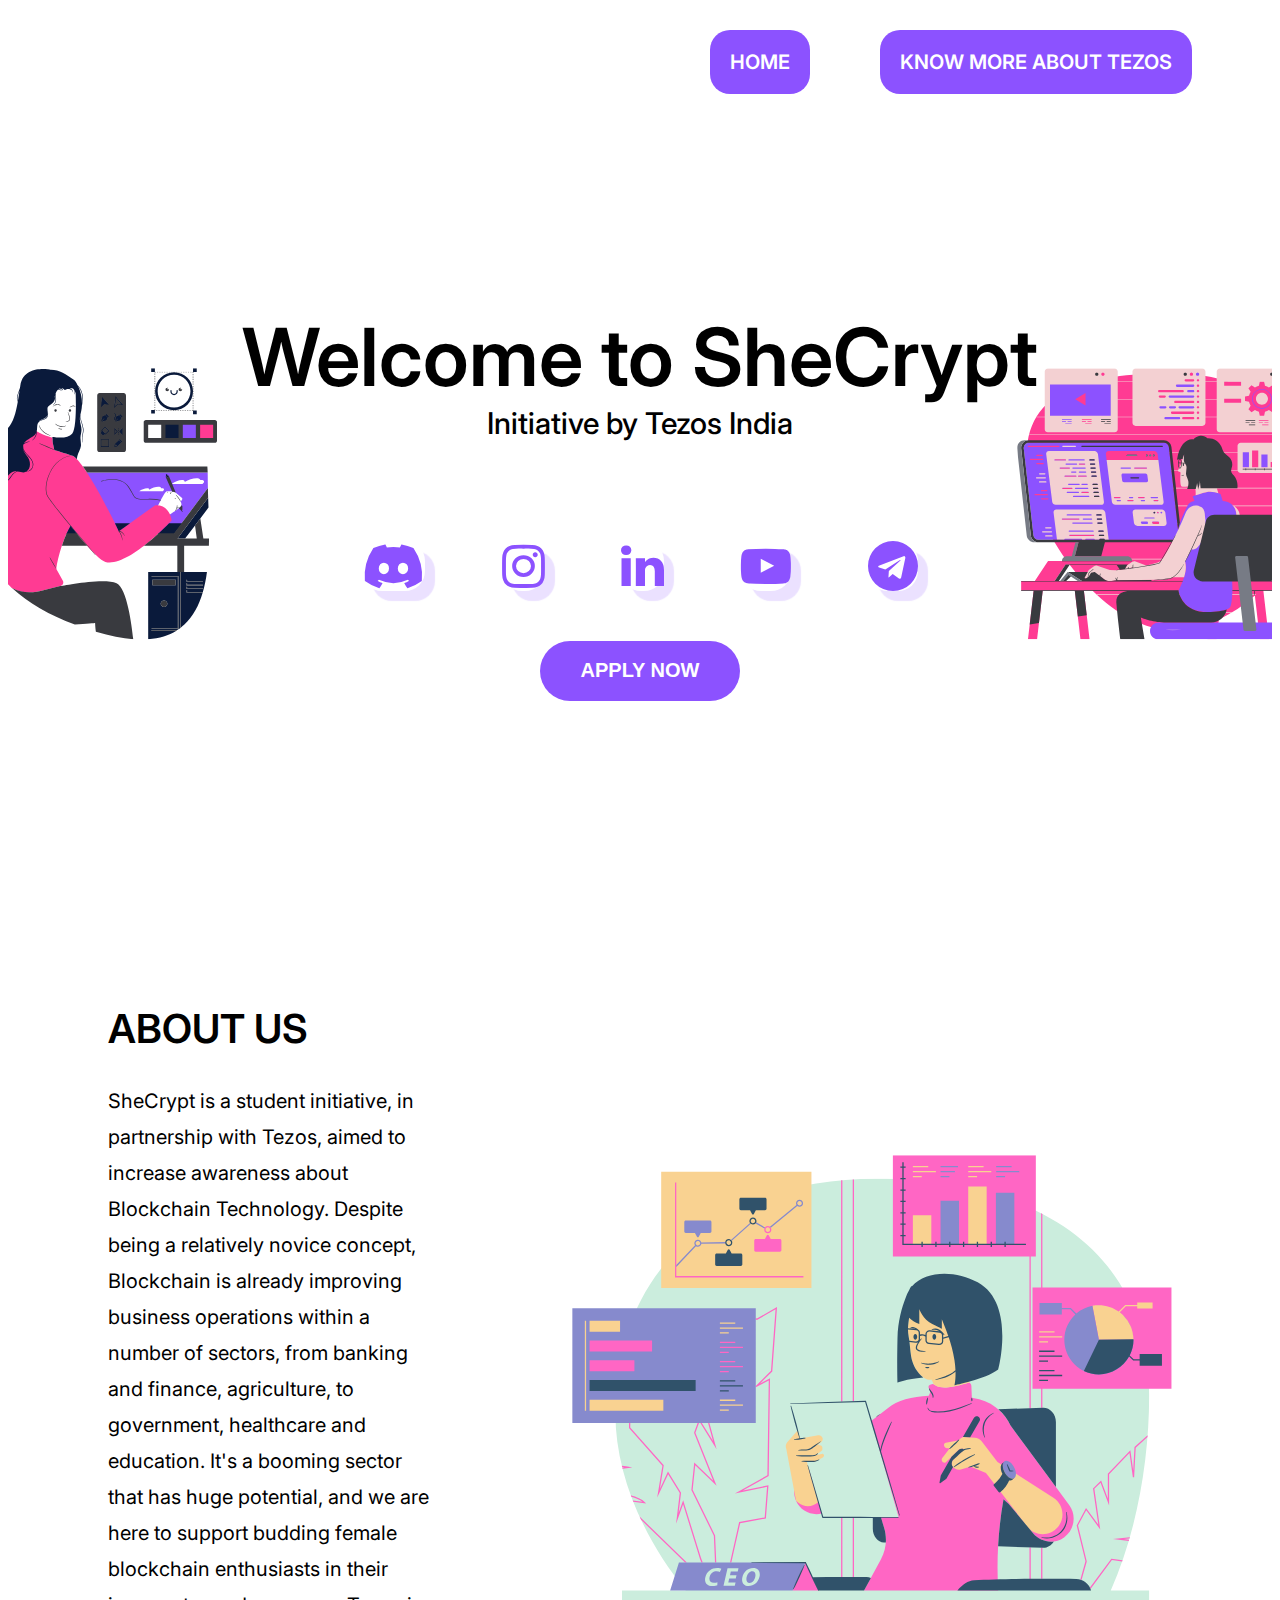
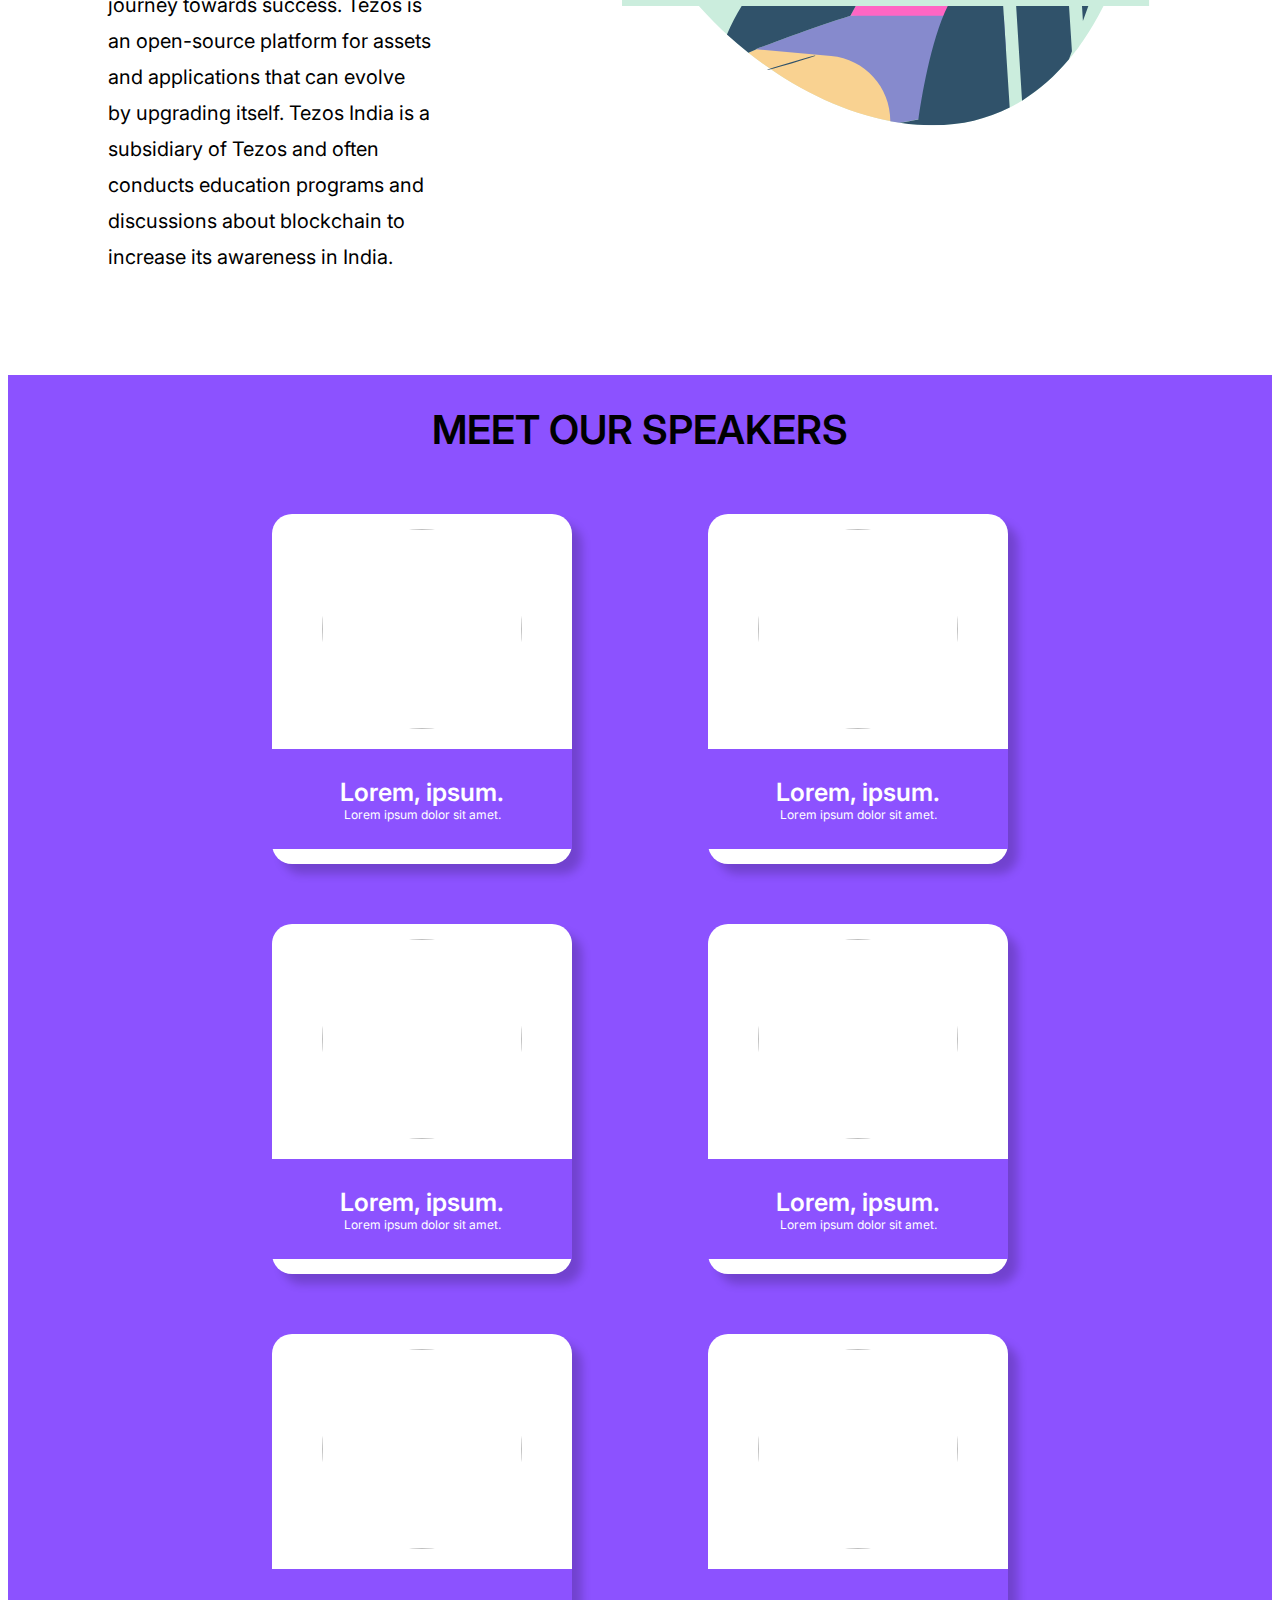
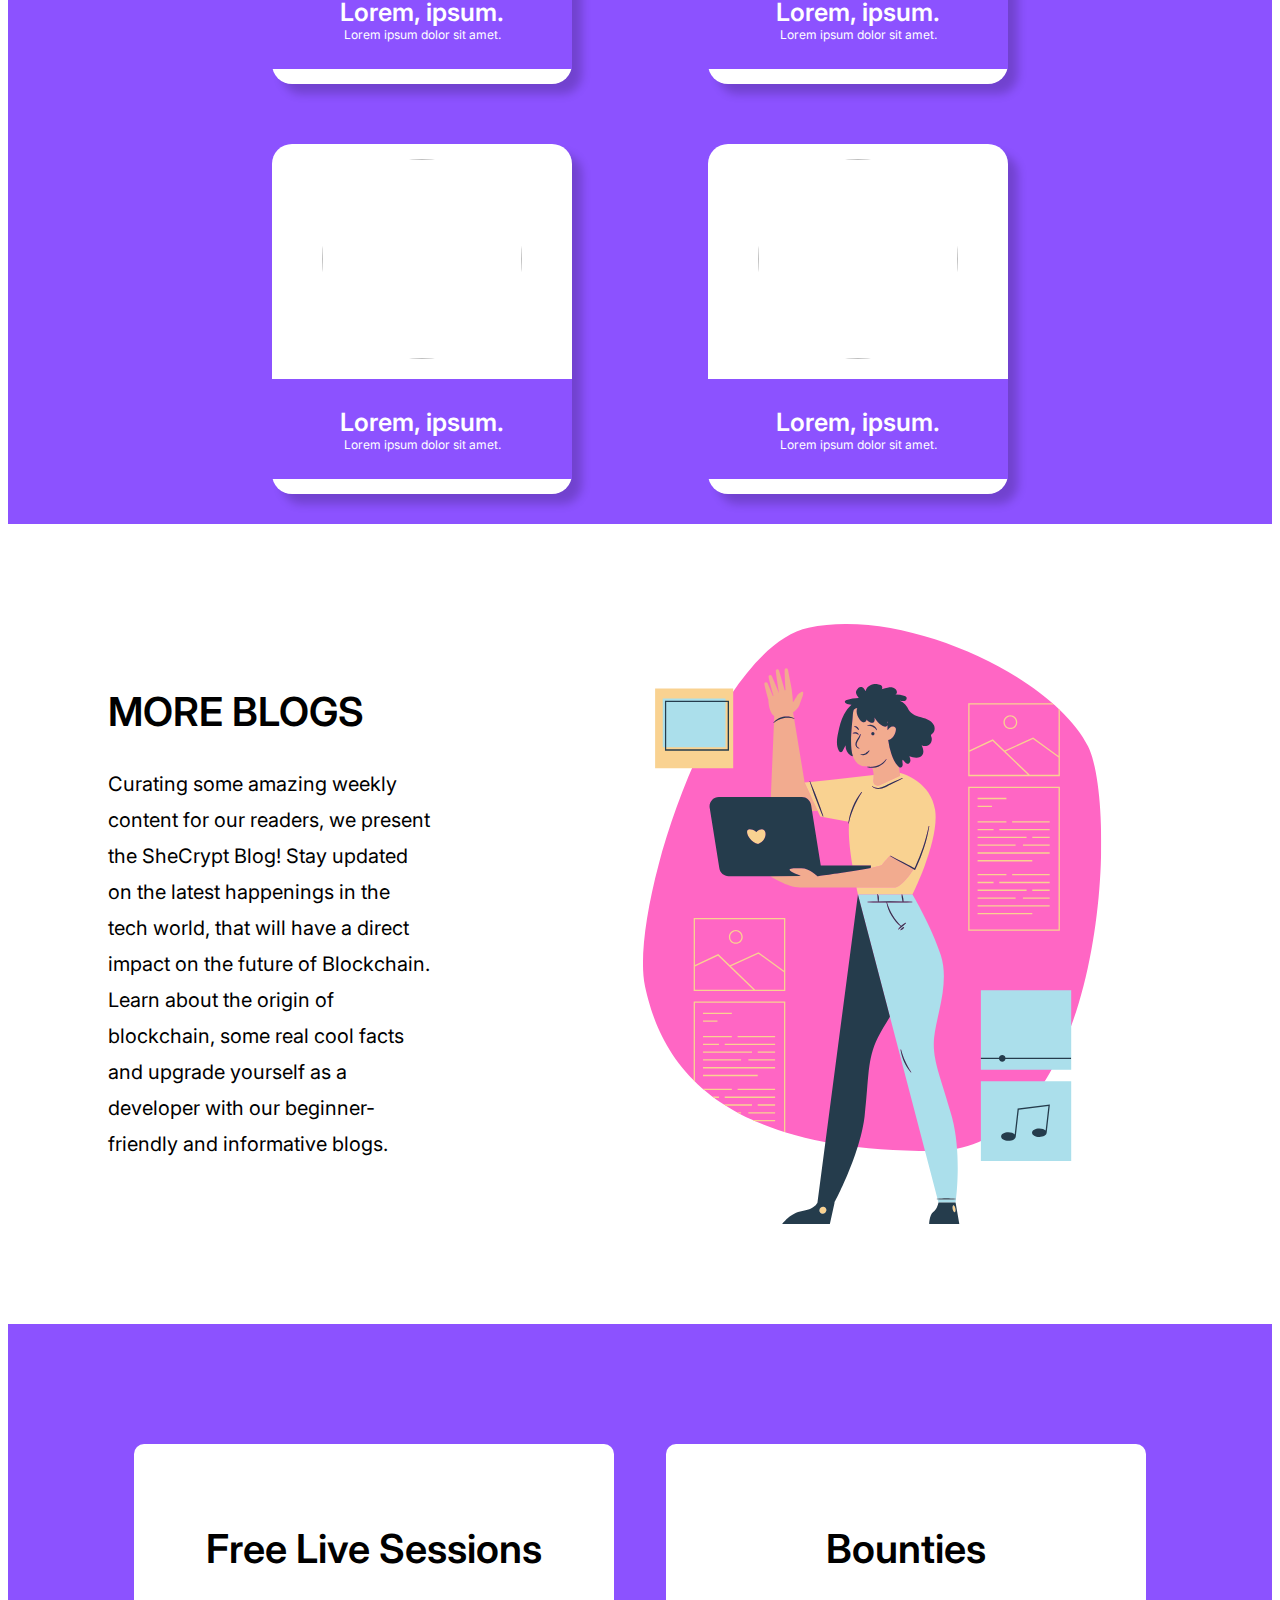
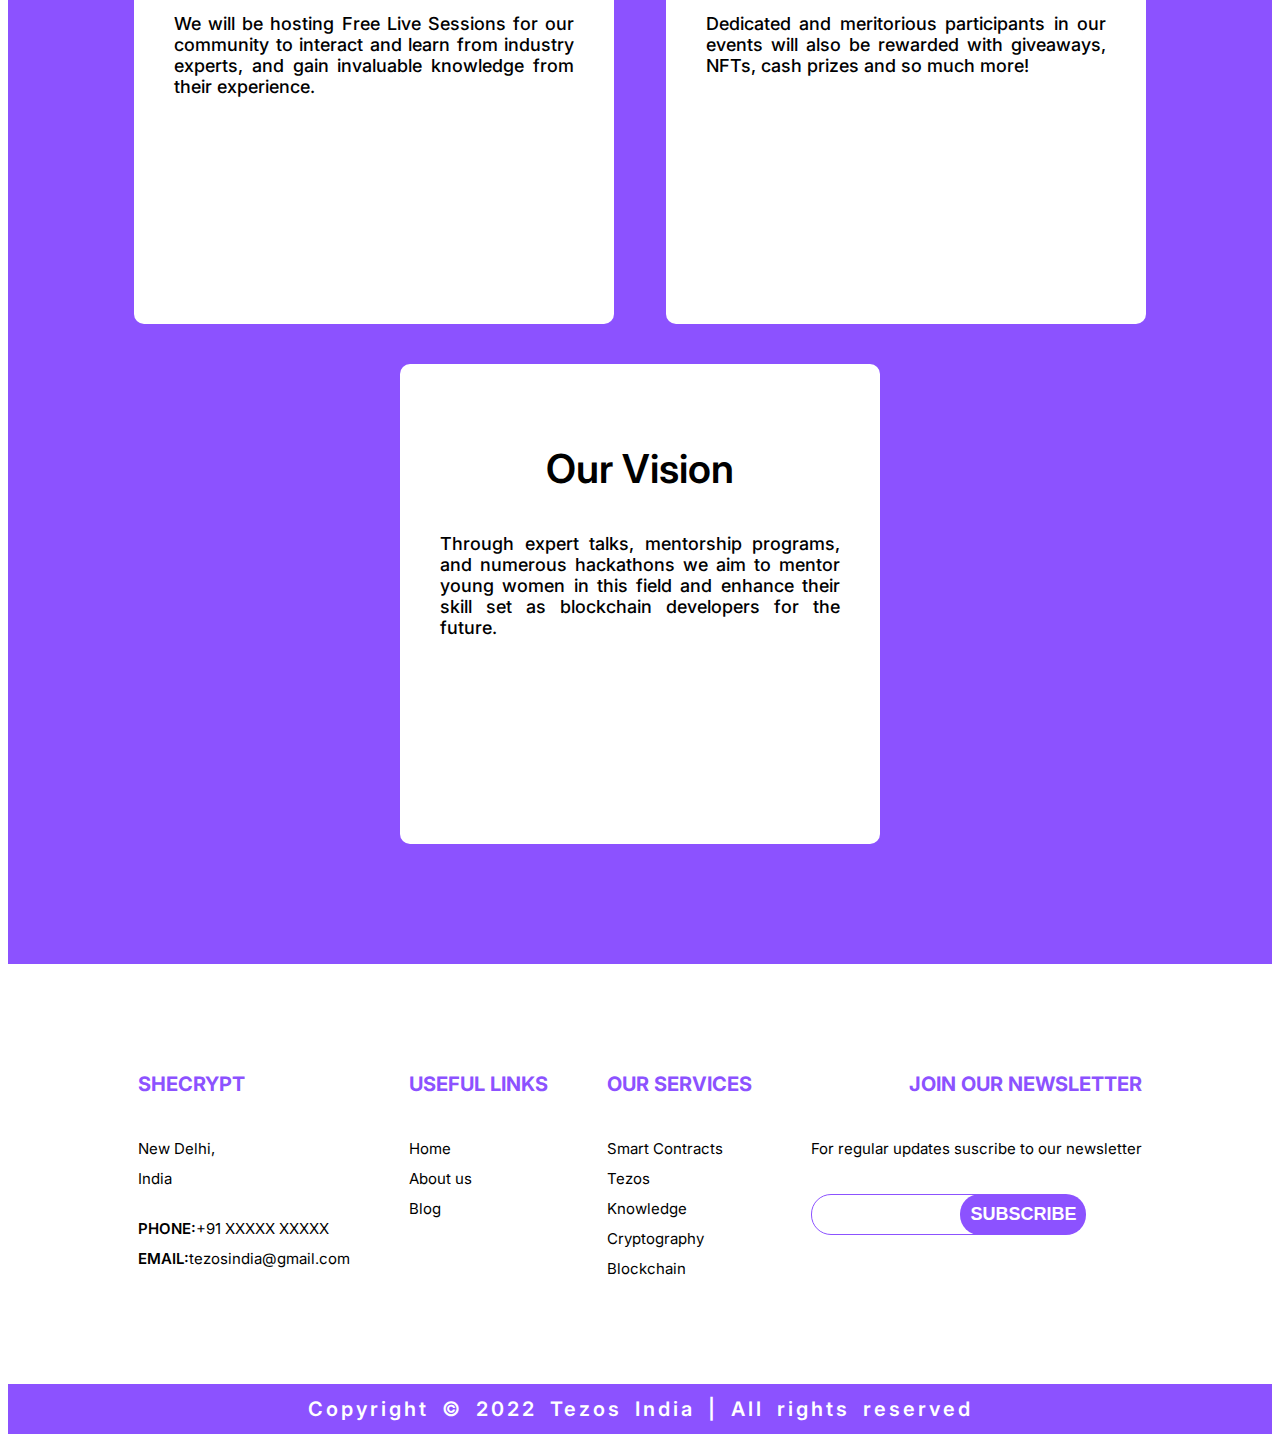
==== commit d7aaec2c: "Merge pull request #3 from rohan-kulkarni-25/main" ====
--- a/index.html
+++ b/index.html
@@ -3,18 +3,18 @@
 
 <head>
   <title>SheCrypt</title>
-  <meta charset="utf-8">
+  <meta charset="utf-8" />
   <link rel="shortcut icon" href="./images/blog/favicon.png" />
-  <meta name="viewport" content="width=device-width, initial-scale=1, shrink-to-fit=no">
-  <meta name="description" content="">
-  <meta name="keywords" content="">
-  <meta name="author" content="SheCrypt">
+  <meta name="viewport" content="width=device-width, initial-scale=1, shrink-to-fit=no" />
+  <meta name="description" content="" />
+  <meta name="keywords" content="" />
+  <meta name="author" content="SheCrypt" />
 
   <!-- <link href="https://fonts.googleapis.com/css?family=Poppins:300,400,500,600,700,800,900" rel="stylesheet"> -->
 
-  <link rel="stylesheet" href="https://use.fontawesome.com/releases/v5.8.1/css/all.css">
-
-  <link rel="stylesheet" href="https://stackpath.bootstrapcdn.com/font-awesome/4.7.0/css/font-awesome.min.css">
+  <link rel="stylesheet" href="https://use.fontawesome.com/releases/v5.8.1/css/all.css" />
+
+  <link rel="stylesheet" href="https://stackpath.bootstrapcdn.com/font-awesome/4.7.0/css/font-awesome.min.css" />
 
   <!-- <link rel="stylesheet" href="css/animate.css"> -->
 
@@ -23,74 +23,72 @@
   <!-- <link rel="stylesheet" href="css/bootstrap-datepicker.css"> -->
   <!-- <link rel="stylesheet" href="css/jquery.timepicker.css"> -->
 
-  <!-- <link rel="stylesheet" href="css/flaticon.css"> -->
-  <!-- <link rel="stylesheet" href="css/style.css"> -->
-  
-  <link rel="preconnect" href="https://fonts.googleapis.com">
-  <link rel="preconnect" href="https://fonts.gstatic.com" crossorigin>
+  <!-- <link rel="stylesheet" href="css/flaticon.css">
+    <link rel="stylesheet" href="css/style.css"> -->
+
+  <link rel="preconnect" href="https://fonts.googleapis.com" />
+  <link rel="preconnect" href="https://fonts.gstatic.com" crossorigin />
   <link href="https://fonts.googleapis.com/css2?family=Inter:wght@100;200;300;400;500;600;700;800;900&display=swap"
-    rel="stylesheet">
-  <link rel="stylesheet" href="./css/design.css">
-  <link rel="stylesheet" href="./css/responsive.css">
+    rel="stylesheet" />
+  <link rel="stylesheet" href="./css/design.css" />
+  <link rel="stylesheet" href="./css/responsive.css" />
 </head>
 
 <body>
-
   <!-- Change Preloader -->
-  <!-- <div class="preloader">
+  <div class="preloader">
         <div class="cssload-whirlpool"></div>
-</div> -->
-
-
-<!-- NAVABAR STARTS -->
-<nav class="navbar">
-
-  <img src="./images/blog/download(8).jpeg" alt="" srcset="">
-  <div class="links">
-    <a href="">HOME</a>
-    <a href="">KNOW MORE ABOUT TEZOS</a>
-  </div>
+</div>
+
+  <!-- NAVABAR STARTS -->
+  <nav class="navbar">
+    <img src="./images/blog/download(8).jpeg" alt="" srcset="" />
+    <div class="links">
+      <a href="">HOME</a>
+      <a href="">KNOW MORE ABOUT TEZOS</a>
+    </div>
   </nav>
   <!-- NAVBAR ENDS -->
 
-<!-- THUMBNAIL SECTON STARTS -->
-<section class="thumbnail">
-  <div class="headings">
-    <p class="title">Welcome to SheCrypt</p>
-    <p class="subtitle">Initiative by Tezos India</p>
-  </div>
-  <div class="socials">
-    <a href="" class="fab fa-discord fa-3x"></a>
-    <a href="" class="fa fa-instagram fa-3x"></a>
-    <a href="" class="fa fa-linkedin fa-3x"></a>
-    <a href="" class="fa fa-youtube-play fa-3x"></a>
-    <a href="" class="fa fa-telegram fa-3x"></a>
-    </div>
-  <button class="applybtn" type="submit">APPLY NOW</button>
+  <!-- THUMBNAIL SECTON STARTS -->
+  <section class="thumbnail">
+    <div class="headings">
+      <p class="title">Welcome to SheCrypt</p>
+      <p class="subtitle">Initiative by Tezos India</p>
+    </div>
+    <div class="socials">
+      <a href="" class="fab fa-discord fa-3x"></a>
+      <a href="" class="fa fa-instagram fa-3x"></a>
+      <a href="" class="fa fa-linkedin fa-3x"></a>
+      <a href="" class="fa fa-youtube-play fa-3x"></a>
+      <a href="" class="fa fa-telegram fa-3x"></a>
+    </div>
+    <button class="applybtn" type="submit">APPLY NOW</button>
   </section>
-<!-- THUMBNAIL SECTION ENDS -->
+  <!-- THUMBNAIL SECTION ENDS -->
 
   <!-- ABOUT US  STARTS  -->
   <section class="aboutus-section">
     <div class="left">
       <a href="./">ABOUT US</a>
       <div class="aboutusdetails">
-        SheCrypt is a student initiative, in partnership with Tezos, aimed to increase awareness about Blockchain
-        Technology. Despite being a relatively novice concept, Blockchain is already improving business operations within
-        a number of sectors, from banking and finance, agriculture, to government, healthcare and education. It's a
-        booming sector that has huge potential, and we are here to support budding female blockchain enthusiasts in their
-        journey towards success.
-        Tezos is an open-source platform for assets and applications that can evolve by upgrading itself. Tezos India is a
-        subsidiary of Tezos and often conducts education programs and discussions about blockchain to increase its
-        awareness in India.
-      </div>
-    </div>
-    <img src="./images/blog/ABOUTUS-NOBG.svg" alt="" srcset="">
+        SheCrypt is a student initiative, in partnership with Tezos, aimed to
+        increase awareness about Blockchain Technology. Despite being a
+        relatively novice concept, Blockchain is already improving business
+        operations within a number of sectors, from banking and finance,
+        agriculture, to government, healthcare and education. It's a booming
+        sector that has huge potential, and we are here to support budding
+        female blockchain enthusiasts in their journey towards success. Tezos
+        is an open-source platform for assets and applications that can evolve
+        by upgrading itself. Tezos India is a subsidiary of Tezos and often
+        conducts education programs and discussions about blockchain to
+        increase its awareness in India.
+      </div>
+    </div>
+    <img src="./images/blog/ABOUTUS-NOBG.svg" alt="" srcset="" />
   </section>
-    <!-- ABOUT US  ENDS -->
-
-
-  
+  <!-- ABOUT US  ENDS -->
+
   <!-- SPEAKER SECTION STARTS -->
   <section class="speaker-section">
     <p class="speaker-section-heading">MEET OUR SPEAKERS</p>
@@ -100,61 +98,60 @@
         <div>
           <p class="name">Lorem, ipsum.</p>
           <p class="bio">Lorem ipsum dolor sit amet.</p>
-          </div>
-      </div>
-      <div class="speaker-box">
-        <img src="https://github.com/rohan-kulkarni-25.png" alt="" />
-        <div>
-          <p class="name">Lorem, ipsum.</p>
-          <p class="bio">Lorem ipsum dolor sit amet.</p>
-          </div>
-      </div>
-      <div class="speaker-box">
-        <img src="https://github.com/rohan-kulkarni-25.png" alt="" />
-        <div>
-          <p class="name">Lorem, ipsum.</p>
-          <p class="bio">Lorem ipsum dolor sit amet.</p>
-          </div>
-      </div>
-      <div class="speaker-box">
-        <img src="https://github.com/rohan-kulkarni-25.png" alt="" />
-        <div>
-          <p class="name">Lorem, ipsum.</p>
-          <p class="bio">Lorem ipsum dolor sit amet.</p>
-          </div>
-      </div>
-      <div class="speaker-box">
-        <img src="https://github.com/rohan-kulkarni-25.png" alt="" />
-        <div>
-          <p class="name">Lorem, ipsum.</p>
-          <p class="bio">Lorem ipsum dolor sit amet.</p>
-          </div>
-      </div>
-      <div class="speaker-box">
-        <img src="https://github.com/rohan-kulkarni-25.png" alt="" />
-        <div>
-          <p class="name">Lorem, ipsum.</p>
-          <p class="bio">Lorem ipsum dolor sit amet.</p>
-          </div>
-      </div>
-      <div class="speaker-box">
-        <img src="https://github.com/rohan-kulkarni-25.png" alt="" />
-        <div>
-          <p class="name">Lorem, ipsum.</p>
-          <p class="bio">Lorem ipsum dolor sit amet.</p>
-          </div>
-      </div>
-      <div class="speaker-box">
-        <img src="https://github.com/rohan-kulkarni-25.png" alt="" />
-        <div>
-          <p class="name">Lorem, ipsum.</p>
-          <p class="bio">Lorem ipsum dolor sit amet.</p>
-          </div>
-      </div>
-      </div>
+        </div>
+      </div>
+      <div class="speaker-box">
+        <img src="https://github.com/rohan-kulkarni-25.png" alt="" />
+        <div>
+          <p class="name">Lorem, ipsum.</p>
+          <p class="bio">Lorem ipsum dolor sit amet.</p>
+        </div>
+      </div>
+      <div class="speaker-box">
+        <img src="https://github.com/rohan-kulkarni-25.png" alt="" />
+        <div>
+          <p class="name">Lorem, ipsum.</p>
+          <p class="bio">Lorem ipsum dolor sit amet.</p>
+        </div>
+      </div>
+      <div class="speaker-box">
+        <img src="https://github.com/rohan-kulkarni-25.png" alt="" />
+        <div>
+          <p class="name">Lorem, ipsum.</p>
+          <p class="bio">Lorem ipsum dolor sit amet.</p>
+        </div>
+      </div>
+      <div class="speaker-box">
+        <img src="https://github.com/rohan-kulkarni-25.png" alt="" />
+        <div>
+          <p class="name">Lorem, ipsum.</p>
+          <p class="bio">Lorem ipsum dolor sit amet.</p>
+        </div>
+      </div>
+      <div class="speaker-box">
+        <img src="https://github.com/rohan-kulkarni-25.png" alt="" />
+        <div>
+          <p class="name">Lorem, ipsum.</p>
+          <p class="bio">Lorem ipsum dolor sit amet.</p>
+        </div>
+      </div>
+      <div class="speaker-box">
+        <img src="https://github.com/rohan-kulkarni-25.png" alt="" />
+        <div>
+          <p class="name">Lorem, ipsum.</p>
+          <p class="bio">Lorem ipsum dolor sit amet.</p>
+        </div>
+      </div>
+      <div class="speaker-box">
+        <img src="https://github.com/rohan-kulkarni-25.png" alt="" />
+        <div>
+          <p class="name">Lorem, ipsum.</p>
+          <p class="bio">Lorem ipsum dolor sit amet.</p>
+        </div>
+      </div>
+    </div>
   </section>
   <!-- SPEAKER SECTION ENDS -->
-
 
   <!-- BLOG SECTION STARTS  -->
 
@@ -162,111 +159,90 @@
     <div class="left">
       <a href="./">MORE BLOGS</a>
       <div class="aboutblogdetails">
-        Curating some amazing weekly content for our readers, we present the SheCrypt Blog!
-        Stay updated on the latest happenings in the tech world, that will have a direct impact on the future of
-        Blockchain. Learn about the origin of blockchain, some real cool facts and upgrade yourself as a developer with
-        our beginner-friendly and informative blogs.
-      </div>
-    </div>
-      <img src="./images/blog/blogsection-nobg.svg" alt="" srcset="">
-      </section>
+        Curating some amazing weekly content for our readers, we present the
+        SheCrypt Blog! Stay updated on the latest happenings in the tech
+        world, that will have a direct impact on the future of Blockchain.
+        Learn about the origin of blockchain, some real cool facts and upgrade
+        yourself as a developer with our beginner-friendly and informative
+        blogs.
+      </div>
+    </div>
+    <img src="./images/blog/blogsection-nobg.svg" alt="" srcset="" />
+    </section>
   <!-- BLOG SECTION ENDS -->
 
-
-
-      <!-- SECTION TILES STARTS -->
-      <section class="tiles-section">
-        <div class="tiles-div">
-          <h3>Free Live Sessions</h3>
-          <p class="tiles-div-p">
-            We will be hosting Free Live Sessions for our community to interact and learn from industry
-            experts,
-            and gain invaluable knowledge from their experience.</p>
+  <!-- SECTION TILES STARTS -->
+  <section class="tiles-section">
+    <div class="tiles-div">
+      <h3>Free Live Sessions</h3>
+      <p class="tiles-div-p">
+        We will be hosting Free Live Sessions for our community to interact
+        and learn from industry experts, and gain invaluable knowledge from
+        their experience.
+        </p>
         </div>
         <div class="tiles-div">
           <h3>Bounties</h3>
-          <p class="about-div-p">Dedicated and meritorious participants in our events will also be rewarded with giveaways,
-            NFTs,
-            cash prizes and so much more!</p>
-        </div>
-        <div class="tiles-div">
-          <h3>Our Vision</h3>
-          <p class="tiles-div-p">Through expert talks, mentorship programs, and numerous hackathons we aim to mentor young
-            women
-            in
-            this field and enhance their skill set as blockchain developers for the future.</p>
-        </div>
+      <p class="about-div-p">
+        Dedicated and meritorious participants in our events will also be
+        rewarded with giveaways, NFTs, cash prizes and so much more!
+      </p>
+      </div>
+      <div class="tiles-div">
+        <h3>Our Vision</h3>
+      <p class="tiles-div-p">
+        Through expert talks, mentorship programs, and numerous hackathons we
+        aim to mentor young women in this field and enhance their skill set as
+        blockchain developers for the future.
+      </p>
+      </div>
       </section>
       <!-- SECTION TILES ENDS -->
-  <!-- ======= Footer ======= -->
-  <!-- <footer id="footer">
-
-    <div class="footer-top">
-      <div class="container">
-        <div class="row">
-
-          <div class="col-lg-3 col-md-6 footer-contact">
-            <h3 style="font-weight: 600;">SheCrypt</h3>
-            <p>
-              New Delhi, <br>
-              India<br>
-              <br>
-              <strong>Phone:</strong> +91 xxxxxx<br>
-              <strong>Email:</strong> <a href="mailto:tezosindia.foundation@gmail.com"> tezosindia>@gmail.com</a><br>
-            </p>
-          </div>
-
-          <div class="col-lg-2 col-md-6 footer-links">
-            <h4>Useful Links</h4>
-            <ul>
-              <li><i class="bx bx-chevron-right"></i> <a href="index.html">Home</a></li>
-              <li><i class="bx bx-chevron-right"></i> <a href="about.html">About us</a></li>
-              <li><i class="bx bx-chevron-right"></i> <a href="blog.html">Blog</a></li>
-            </ul>
-          </div>
-
-          <div class="col-lg-3 col-md-6 footer-links">
-            <h4>Our Services</h4>
-            <ul>
-              <li><i class="bx bx-chevron-right"></i> <a href="team.html">Smart Contracts</a></li>
-              <li><i class="bx bx-chevron-right"></i> <a href="team.html">Tezos</a></li>
-              <li><i class="bx bx-chevron-right"></i> <a href="team.html">Knowledge</a></li>
-              <li><i class="bx bx-chevron-right"></i> <a href="team.html">Cryptography</a></li>
-              <li><i class="bx bx-chevron-right"></i> <a href="team.html">Blockchain</a></li>
-            </ul>
-          </div>
-
-          <div class="col-lg-4 col-md-6 footer-newsletter">
-            <h4>Join Our Newsletter</h4>
-            <p>For regular updates subscribe to our newsletter</p>
-            <form action="" method="post">
-              <input type="email" name="email"><input type="submit" value="Subscribe">
-            </form>
-          </div>
-
-        </div>
-      </div>
-    </div>
-
-    <div class="container d-md-flex py-4">
-
-
-      <div class="social-links text-center text-md-right pt-3 pt-md-0">
-        <a href=""><i class="fab fa-discord"></i></a>
-        <a href="" class="fa fa-instagram fa-2x"></a>
-        <a href="" class="fa fa-linkedin fa-2x"></a>
-        <a href=""><i class="fa fa-youtube-play" aria-hidden="true"></i></a>
-        <a href=""><i class="fa fa-telegram"></i></a>
-      </div>
-      <button onclick="topFunction()" id="myBtn" title="Go to top"><i class="fa fa-arrow-up"
-          aria-hidden="true"></i></button>
-    </div>
-    <p style="text-align:center;">Copyright &copy; 2022 Tezos India | All rights reserved</p>
-
+
+  <!-- FOOOTER SECTION STARTS -->
+  <footer class="footer-bar">
+    <div class="div1">
+      <p class="div-heading">SHECRYPT</p>
+      <div class="div1-top">
+        <p>New Delhi,</p>
+        <p>India</p>
+      </div>
+      <a><span>PHONE:</span>+91 XXXXX XXXXX</a>
+      <a><span>EMAIL:</span>tezosindia@gmail.com</a>
+      </div>
+    <div class="div2">
+      <p class="div-heading">USEFUL LINKS</p>
+      <div>
+        <a href="">Home</a>
+        <a href="">About us</a>
+        <a href="">Blog</a>
+      </div>
+    </div>
+    <div class="div3">
+      <p class="div-heading">OUR SERVICES</p>
+      <div>
+        <a href="">Smart Contracts</a>
+        <a href="">Tezos</a>
+        <a href="">Knowledge</a>
+        <a href="">Cryptography</a>
+        <a href="">Blockchain</a>
+      </div>
+    </div>
+    <div class="div4">
+      <p class="div-heading">JOIN OUR NEWSLETTER</p>
+      <p>For regular updates suscribe to our newsletter</p>
+      <div>
+        <input type="text">
+        <button>SUBSCRIBE</button>
+      </div>
+    </div>
   </footer>
-  <!-- End Footer -->
-
-
+  <div class="footer-line">
+    <p>Copyright &copy; 2022 Tezos India | All rights reserved</p>
+  </div>
+
+
+  <!-- FOOTER SECTION ENDS -->
 
 
   <!-- loader -->
@@ -284,12 +260,11 @@
   <script src="js/scrollax.min.js"></script> -->
   <!-- <script src="https://maps.googleapis.com/maps/api/js?key=AIzaSyBVWaKrjvy3MaE7SQ74_uJiULgl1JY0H2s&sensor=false"></script> -->
   <!-- <script src="js/google-map.js"></script> -->
-  <!-- <script src="js/main.js"></script> -->
-  <!-- <script src="js/preloaderjs.js"></script> -->
-  <!-- <script src="https://ajax.googleapis.com/ajax/libs/jquery/1.12.4/jquery.min.js"></script> -->
-
-
-
+  <script src="js/main.js"></script>
+  <script src="js/preloaderjs.js"></script>
+  <script src="js/jquery.min.js"></script>
+  <script src="js/jquery.min.js"></script>
+  <script src="https://ajax.googleapis.com/ajax/libs/jquery/1.12.4/jquery.min.js"></script>
 </body>
 
 </html>--- a/css/design.css
+++ b/css/design.css
@@ -1,214 +1,109 @@
-html{
+body {
+  font-family: "Inter", sans-serif;
+}
+
+a {
+  text-decoration: none;
+}
+
+html {
   font-size: 62.5%;
 }
 
-p{
+p {
   margin: 0;
   padding: 0;
 }
 
-.nav-link:hover{
+/* NAVBAR CSS STARTS */
+.navbar {
+  height: fit-content;
+  display: flex;
+  justify-content: space-between;
+  margin: 1rem;
+  margin-top: 3rem;
+}
+
+.navbar img {
+  height: 5rem;
+  margin-left: 10rem;
+}
+
+.navbar .links a {
+
+  font-weight: 600;
+  font-size: 2rem;
+  color: black;
+  padding: 2rem;
+  border-radius: 2rem;
+  color: white;
+  background-color: #8c52ff;
+}
+
+.navbar .links {
+  width: 50%;
+  display: flex;
+  justify-content: space-evenly;
+}
+
+.navbar .links a:hover {
   background-color: #e83e8c;
-}
-
-.blogsection{
-  background-color: #8c52ff;
-  padding: 7em 0;
-  position: relative;
-  width: 100%;
-  display: flex;
-  justify-content: center;
-  align-items: space-around;
-  display: flex;
-  align-items: center;
-  justify-content: space-evenly;
-  color: white;
-  padding: 10rem;
-}
-
-.blogsection .left a{
-  font-size: 3.5rem;
-  color: black;
-  font-weight: 600;
-  text-decoration: none;
-  
-}
-
-.blogsection .left{
-  display: flex;
-  flex-direction: column;
- gap: 3rem;
-}
-
-.blogsection img{
-  height: 60rem;
-}
-
-.blogsection a:hover{
-  
-  color: #e83e8c;
-}
-
-
-.aboutblogdetails{
-  width:70%;
-  font-weight: 500;
-  font-size: 2rem;
-}
-
-
-  
-.aboutus-section{
-  display: flex;
-  justify-content: space-around;
-  align-items: center;
-  /* background-color: #8c52ff; */
-  background-color: white;
-  width: 100%;
-  padding: 5rem;
-  align-content: stretch;
-}
-
-.about-div{
-  height: 35rem;
-  /* background-color: white; */
-  background-color: #8c52ff;
-  color: white;
-  padding: 4rem;
-  border-radius: 1rem;
-  width: 40rem;
-  transition-duration: 1s;
-}
-
-.about-div:hover{
-  background-color: #e83e8c;
-  cursor: pointer;
-  color: white;
-  transform: scale(1.1);
-}
-
-.about-div h3{
-  text-align: center;
-  font-size: 2.8rem;
-  font-weight: 600;
-}
-
-.about-div p{
-  font-size: 1.7rem;
-  font-weight: 500;
-}
-
-.speaker-section{
-  background-color: #8c52ff;
-  display: flex;
-  flex-direction: column;
-  align-items: center;
-  background-color: white;
-}
-
-.speaker-container{
-  display: flex;
-  flex-wrap: wrap;
-  justify-content: space-evenly;
-
-  width: 75%;
-}
-
-.speaker-box{
-  /* background-color: white; */
-  background-color: #8c52ff;
-color: white;
-display: flex;
-flex-direction: column;
-justify-content: center;
-align-items: center;
-padding: 2rem;
-width: 30rem;
-height: 35rem;
-margin: 3rem;
-border-radius: 2rem;
-box-shadow: 1rem 1rem 1rem rgba(0, 0, 0, 0.192);
-cursor: pointer;
-}
-
-
-.speaker-section-heading{
-  font-size: 4rem;
-  text-align: center;
-  padding: 3rem;
-  color: black;
-  font-weight: 600;
-}
-
-.speaker-box:hover{
+  transition-duration: 1s;
+
   transform: scale(1.05);
-  transition-duration: 1s;
-  background-color: #e83e8c;
-  color: white;
-}
-
-.speaker-box img{
-  width: 20rem;
-  height: 20rem;
-  border-radius: 50%;
-}
-
-.name{
-  font-size: 2.5rem;
-  font-weight: 600;
-}
-
-.bio{
-  font-size: 1.2rem;
-  /* color: gray; */
-  margin-top: -1rem;
-}
-
-.thumbnail{
+}
+
+/* NAVBAR CSS ENDS */
+
+/* THUMBNAIL CSS STARTS */
+
+.thumbnail {
   height: 80rem;
   display: flex;
   flex-direction: column;
   align-items: center;
   gap: 5rem;
   justify-content: center;
-
-}
-
-.headings .title{
-  text-align: center;
-  font-size: 6rem;
-  font-weight: 600;
-
-}
-
-.headings .subtitle{
-  margin-top: -2rem;
+  background-image: url(./../images/blog/header.svg);
+  background-repeat: no-repeat;
+  background-size: cover;
+  background-position: center;
+}
+
+.headings .title {
+  text-align: center;
+  font-size: 8rem;
+  font-weight: 600;
+  color: black;
+}
+
+.headings .subtitle {
   text-align: center;
   font-weight: 500;
   font-size: 3rem;
 }
 
-.socials{
-  margin-top: 8rem;
+.socials {
+  margin-top: 5rem;
   width: 50%;
   display: flex;
   justify-content: space-around;
 }
 
-.socials a{
+.socials a {
   font-size: 5rem;
   color: #8c52ff;
   border-radius: 2rem;
   box-shadow: 1rem 1rem 0.1rem #8c52ff2c;
 }
 
-.socials a:hover{
+.socials a:hover {
   transform: scale(1.1);
   transition-duration: 1s;
   color: #e83e8c;
 }
 
-.applybtn{
+.applybtn {
   background-color: #8c52ff;
   padding: 3rem;
   border-radius: 3rem;
@@ -221,46 +116,327 @@
   align-items: center;
   justify-content: center;
   font-weight: 600;
-
-}
-
-.applybtn:hover{
+}
+
+.applybtn:hover {
   background-color: #e83e8c;
   transition-duration: 1s;
   transform: scale(1.1);
 }
 
-.navbar{
+/* THUMBNAIL CSS ENDS */
+
+/* ABOUT US SECTION STARTS */
+
+.aboutus-section {
+  padding: 7em 0;
+  position: relative;
+  display: flex;
+  align-items: center;
+  justify-content: space-around;
+  padding: 10rem;
   /* background-color: #8c52ff; */
-  height:fit-content;
-  display: flex;
-  justify-content: space-between;
-  margin: 1rem;
-}
-
-.navbar img{
+}
+
+.aboutus-section .left a {
+  font-size: 4rem;
+  font-weight: 600;
+  color: black;
+  text-decoration: none;
+  width: fit-content;
+}
+
+.aboutus-section .left {
+  display: flex;
+  flex-direction: column;
+  color: black;
+  gap: 3rem;
+}
+
+.aboutus-section img {
+  height: 60rem;
+}
+
+.aboutus-section a:hover {
+  color: #e83e8c;
+}
+
+.aboutusdetails {
+  width: 70%;
+  line-height: 1.8;
+  font-size: 2rem;
+  /* color: white; */
+}
+
+/* ABOUT US SECTION ENDS */
+
+/* SPEAKER SECTION STARTS */
+
+.speaker-section {
+  display: flex;
+  flex-direction: column;
+  align-items: center;
+  /* background-color: white; */
+  background-color: #8c52ff;
+}
+
+.speaker-container {
+  display: flex;
+  flex-wrap: wrap;
+  justify-content: space-evenly;
+
+  width: 75%;
+}
+
+.speaker-box {
+  /* background-color: #8c52ff; */
+  background-color: white;
+  color: white;
+  display: flex;
+  flex-direction: column;
+  justify-content: center;
+  align-items: center;
+  /* padding: 2rem; */
+  width: 30rem;
+  height: 35rem;
+  margin: 3rem;
+  border-radius: 2rem;
+  box-shadow: 1rem 1rem 1rem rgba(0, 0, 0, 0.192);
+  cursor: pointer;
+}
+
+.speaker-section-heading {
+  font-size: 4rem;
+  text-align: center;
+  padding: 3rem;
+  color: black;
+  font-weight: 600;
+}
+
+.speaker-box:hover {
+  transform: scale(1.05);
+  transition-duration: 1s;
+  background-color: #e83e8c;
+  color: white;
+}
+
+
+
+.speaker-box img {
+  width: 20rem;
+  height: 20rem;
+  border-radius: 50%;
+}
+.name {
+  font-size: 2.5rem;
+  font-weight: 600;
+
+}
+
+
+.speaker-box div{
+  background-color: #8c52ff;
+  width: 100%;
+  /* color: black; */
+  color: white;
+  text-align: center;
+  margin-top: 2rem;
+  height: 10rem;
+  display: flex;
+  flex-direction: column;
+  align-items: center;
+  justify-content: center;
+}
+
+.bio {
+  font-size: 1.2rem;
+}
+
+/* SPEAKER SECTION ENDS */
+
+
+
+/* BLOG SECTION STARTS */
+
+.blogsection {
+  /* background-color: #8c52ff; */
+  display: flex;
+  align-items: center;
+  justify-content: space-evenly;
+  color: white;
+  padding: 10rem;
+}
+
+.blogsection .left a {
+  font-size: 4rem;
+  color: black;
+  text-decoration: none;
+  font-weight: 600;
+}
+
+.blogsection .left {
+  display: flex;
+  flex-direction: column;
+  gap: 3rem;
+}
+
+.blogsection img {
+  height: 60rem;
+}
+
+.blogsection a:hover {
+  color: #e83e8c;
+}
+
+.aboutblogdetails {
+  width: 70%;
+  font-size: 2rem;
+  line-height: 1.8;
+  color: black;
+}
+
+/* BLOG SECTION ENDS */
+
+
+/* TILES SECTION STARTS */
+
+.tiles-section{
+  padding: 7em 0;
+  position: relative;
+  display: flex;
+  align-items: center;
+  justify-content: space-around;
+  padding: 10rem;
+  /* background-color: white; */
+  background-color: #8c52ff;
+  flex-wrap: wrap;
+}
+
+.tiles-div {
+  margin: 2rem;
+  min-height: 40rem;
+  background-color: white;
+  padding: 4rem;
+  border-radius: 1rem;
+  width: 40rem;
+  color: black;
+  
+}
+
+.tiles-div:hover {
+  background-color: #e83e8c;
+  cursor: pointer;
+  color: white;
+  transform: scale(1.1);
+  transition-duration: 1s;
+}
+
+.tiles-div h3 {
+  text-align: center;
+  font-size: 4rem;
+  font-weight: 600;
+}
+
+.tiles-div p {
+  /* color: white; */
+  font-size: 1.8rem;
+  font-weight: 500;
+  text-align: justify;
+}
+
+/* TILES SECTION ENDS */
+
+
+/* FOOTER CSS STARTS */
+.footer-bar{
+  display: grid;
+  grid-template-columns: auto auto auto auto;
+  align-items: flex-start;
+  justify-content: space-around;
+  padding-top: 5rem;
+  padding: 10rem;
+}
+
+.footer-bar a{
+  color: black;
+  cursor: pointer;
+
+}
+
+.footer-bar a:hover{
+  color: #e83e8c;
+}
+
+.footer-bar div{
+  display: flex;
+  flex-direction: column;
+  line-height: 2;
+  font-size: 1.5rem;
+}
+
+.div-heading{
+  font-size: 2rem;
+  font-weight: 700;
+  color: #8c52ff;
+  margin-bottom: 3rem;
+}
+
+.div1-top{
+  margin-bottom: 2rem;
+}
+
+.footer-bar span{
+  font-weight: 600;
+}
+
+
+.div4{
+  text-align: right;
+}
+
+.div4 div{
+  display: flex;
+  margin-top: 3rem;
+  flex-direction: row;
+}
+
+.div4 div button{
+  background-color: #8c52ff;
+  padding: 1rem;
+  border: 0px;
+  border-radius: 2rem;
+  color: white;
+  font-weight: 600;
+  font-size: 1.8rem;
+  margin-left: -5rem;
+}
+
+.div4 div input{
+  padding: 1rem;
+  border-radius: 2rem;
+  border: 1px solid #8c52ff;
+}
+
+.div4 div button:hover{
+  background-color: #e83e8c;
+  transition-duration: 1s;
+}
+
+.footer-line{
+  background-color: #8c52ff;
   height: 5rem;
-  margin-left: 10rem;
-}
-
-.navbar .links a{
-  transition-duration: 1s;
-  font-weight: 600;
-font-size: 2rem;
-color: black;
-padding: 2rem;
-border-radius: 2rem;
-color: white;
-background-color: #8c52ff;
-}
-
-.navbar .links{
-  width: 50%;
-  /* background-color: white; */
-  display: flex;
-  justify-content: space-evenly;
-}
-
-.navbar .links a:hover{
-  background-color: #e83e8c;
-}+  text-align: center;
+  display: flex;
+  align-items: center;
+  justify-content: center;
+  color: white;
+  font-size: 2rem;
+  font-weight: 600;
+  
+}
+
+.footer-line p{
+  letter-spacing: 0.3rem;
+  word-spacing:0.5rem;
+}
+/* FOOTER CSS ENDS */--- a/css/responsive.css
+++ b/css/responsive.css
@@ -0,0 +1,195 @@
+@media only screen and (max-width: 1200px) {
+  html{
+    font-size: 50%;
+  }
+}
+
+@media only screen and (max-width: 1000px) {
+  html{
+    font-size: 50%;
+  }
+
+  .aboutus-section img {
+    height: 40rem;
+  }
+  
+  .aboutusdetails {
+    text-align: justify;
+    width: 80%;
+    line-height: 1.8;
+    font-size: 2rem;
+  }
+  .blogsection img {
+    height: 40rem;
+  }
+  
+  .aboutblogdetails {
+    text-align: justify;
+    width: 80%;
+    line-height: 1.8;
+    font-size: 2rem;
+  }
+  .footer-bar{
+    padding: 5rem;
+  }
+  .thumbnail{
+    background-size: contain;
+    background-position: bottom;
+  }
+
+}
+
+@media only screen and (max-width: 800px) {
+  html{
+    font-size: 50%;
+  }
+  .aboutus-section{
+    flex-direction: column-reverse;
+  }
+  .aboutusdetails{
+    width: 100%;
+  }
+  .footer-bar{
+    grid-template-columns: auto auto;
+    padding: 5rem;
+    gap: 5rem;
+  }
+}
+
+
+@media only screen and (max-width: 700px) {
+  html{
+    font-size: 50%;
+  }
+  
+  .headings .title {
+    text-align: center;
+    font-size: 6rem;
+    font-weight: 600;
+  }
+  
+  .headings .subtitle {
+    text-align: center;
+    font-weight: 500;
+    font-size: 2rem;
+  }
+  .aboutus-section{
+    flex-direction: column-reverse;
+    gap: 3rem;
+  }
+  .aboutusdetails{
+    width: 100%;
+  }
+  .blogsection{
+    flex-direction: column-reverse;
+    gap: 3rem;
+  }
+  .aboutblogdetails{
+    width: 100%;
+  }
+
+  .navbar .links {
+    width: 60%;
+    display: flex;
+    justify-content: space-between;
+  }
+  .socials{
+    width: 75%;
+  }
+  .footer-bar{
+    grid-template-columns: auto;
+    justify-content: center;
+    align-items: center;
+    gap: 5rem;
+  }
+
+  .footer-bar div{
+    display: flex;
+    flex-direction: column;
+    line-height: 2;
+    font-size: 3rem;
+  }
+  .div-heading{
+    font-size: 5rem;
+  }
+
+  .div4 div{
+    flex-direction: row;
+  }
+  .div4 div button{
+    background-color: #8c52ff;
+    padding: 1rem;
+    border: 0px;
+    border-radius: 2rem;
+    color: white;
+    font-weight: 600;
+    font-size: 4rem;
+    margin-left: -5rem;
+  }
+  
+  .div4 div input{
+    padding: 1rem;
+    border-radius: 2rem;
+    border: 1px solid #8c52ff;
+  }
+
+
+}
+
+
+@media only screen and (max-width: 600px) {
+  .headings .title {
+    text-align: center;
+    font-size: 5rem;
+    font-weight: 600;
+  }
+  
+  .headings .subtitle {
+    text-align: center;
+    font-weight: 500;
+    font-size: 2rem;
+  }
+  .navbar .links a {
+
+    font-size: 1.6rem;
+  }
+  .socials{
+    width: 75%;
+  }
+}
+
+@media only screen and (max-width: 600px) {
+  html{
+    font-size: 40%;
+  }
+}
+
+@media only screen and (max-width: 400px) {
+  html{
+    font-size: 30%;
+  }
+}
+
+@media only screen and (max-width: 320px) {
+  html{
+    font-size: 20%;
+  }
+}
+
+@media only screen and (max-width: 220px) {
+  html{
+    font-size: 15%;
+  }
+}
+
+@media only screen and (max-width: 180px) {
+  html{
+    font-size: 10%;
+  }
+}
+
+@media only screen and (max-width: 120px) {
+  html{
+    font-size: 5%;
+  }
+}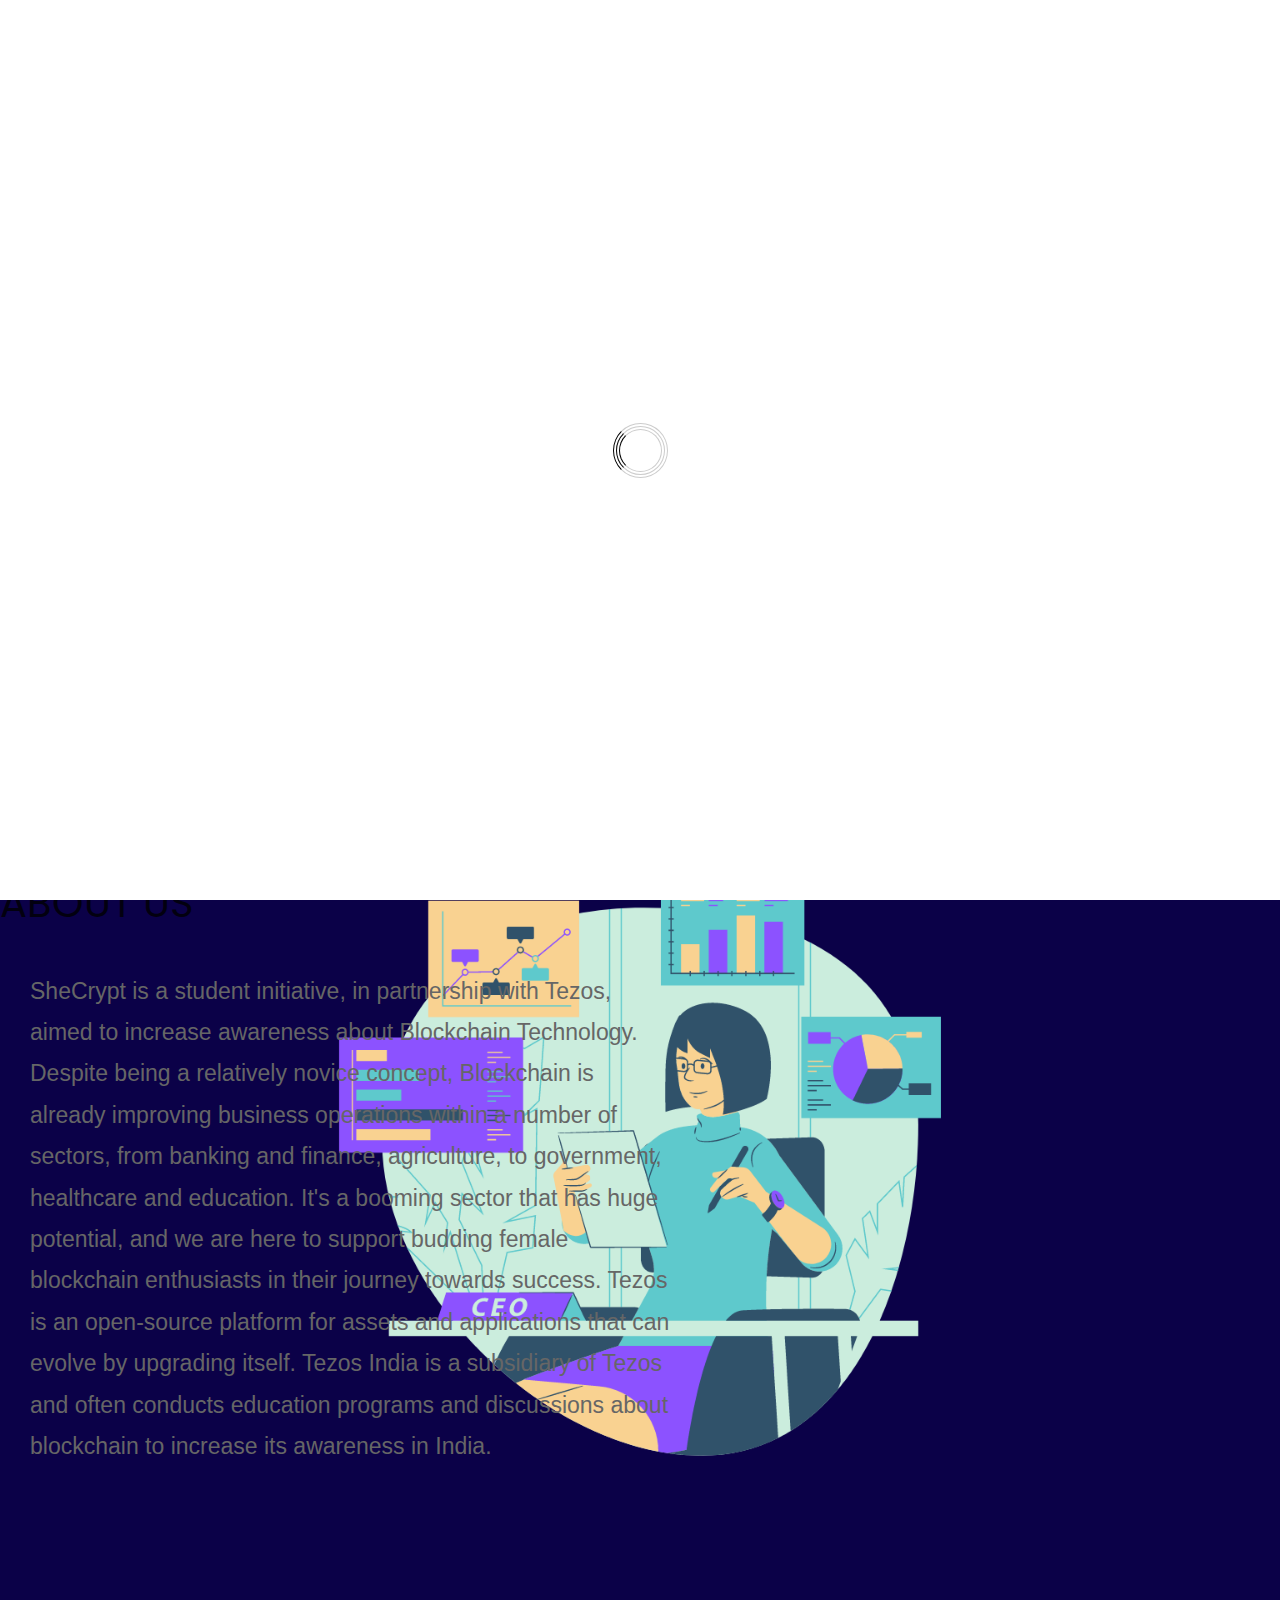
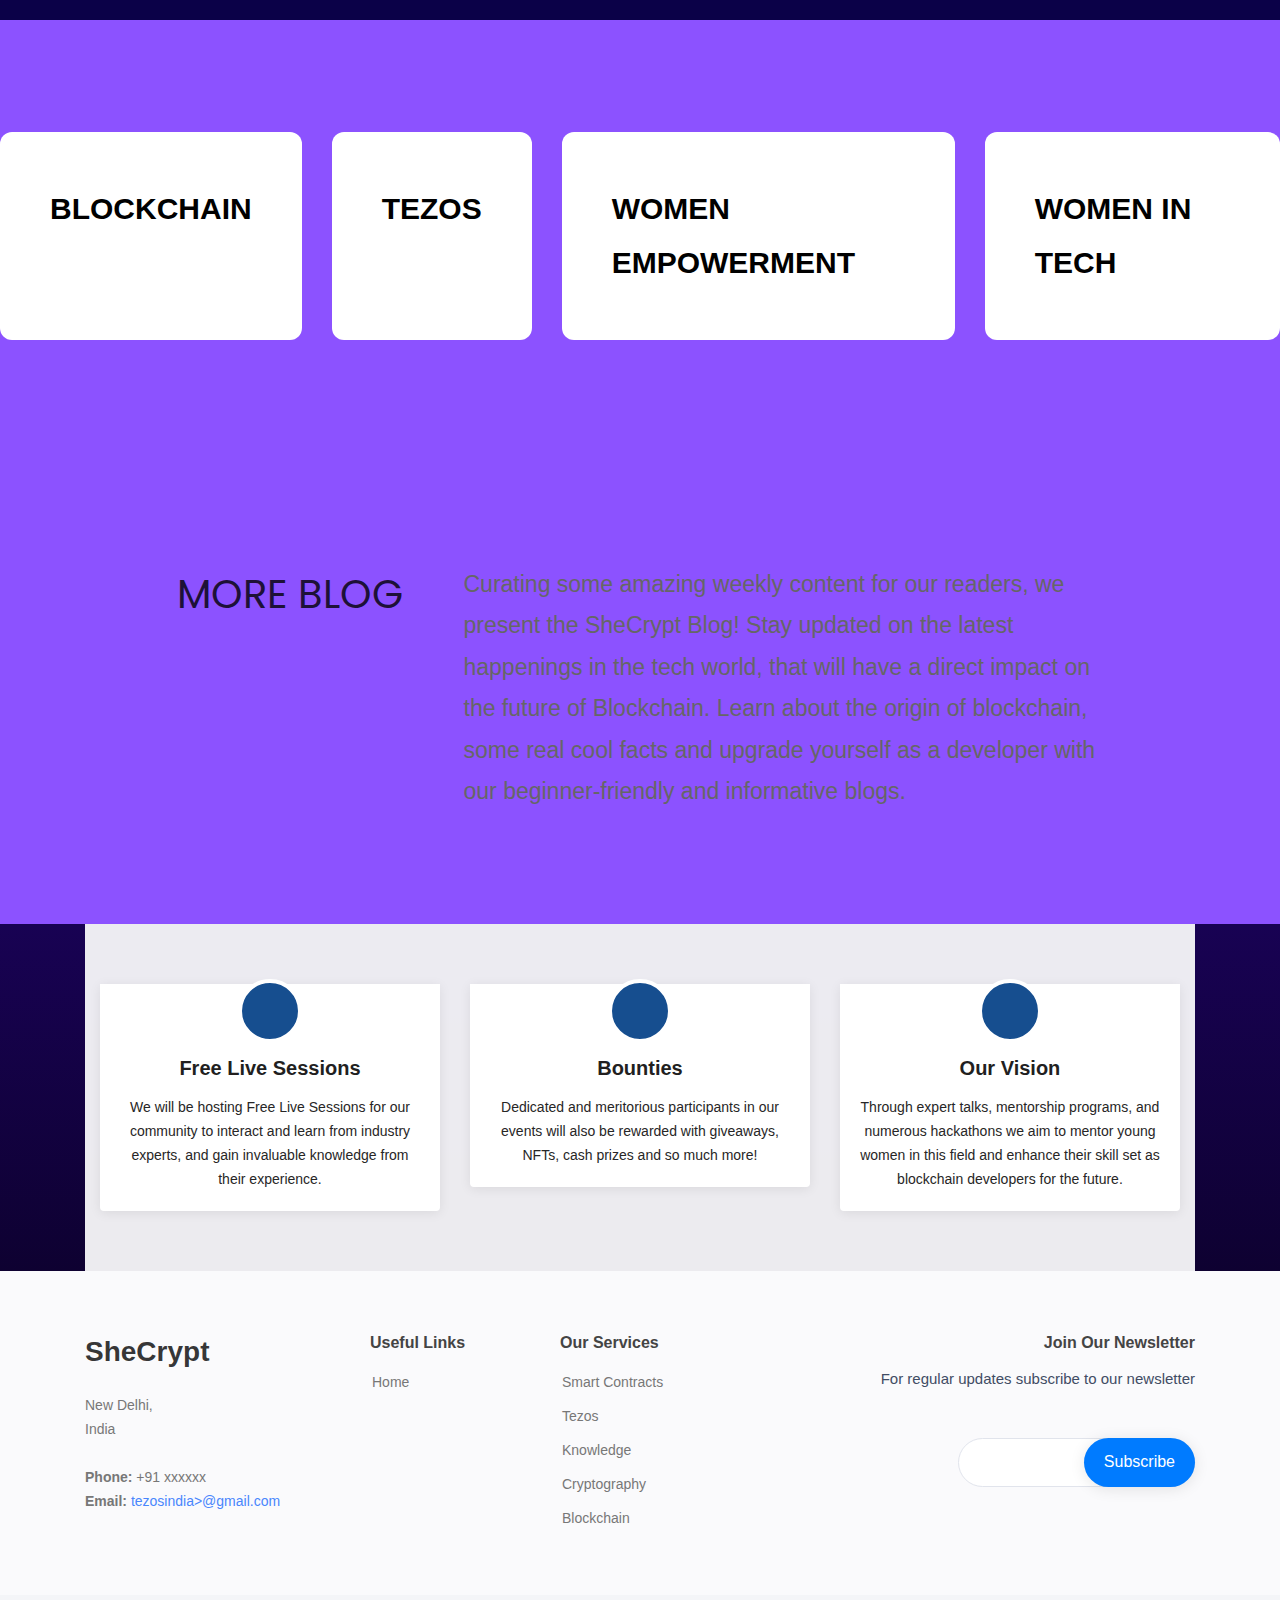
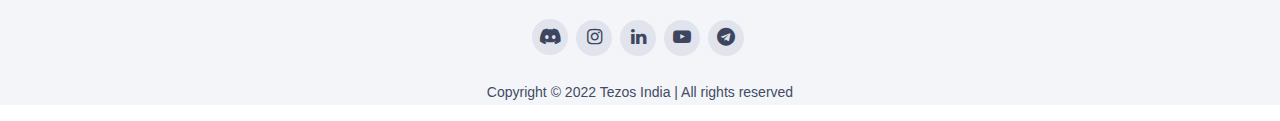
==== commit b0a4b9ac: "added files" ====
--- a/index.html
+++ b/index.html
@@ -3,251 +3,256 @@
 
 <head>
   <title>SheCrypt</title>
-  <meta charset="utf-8" />
-  <link rel="shortcut icon" href="./images/blog/favicon.png" />
-  <meta name="viewport" content="width=device-width, initial-scale=1, shrink-to-fit=no" />
-  <meta name="description" content="" />
-  <meta name="keywords" content="" />
-  <meta name="author" content="SheCrypt" />
-
-  <!-- <link href="https://fonts.googleapis.com/css?family=Poppins:300,400,500,600,700,800,900" rel="stylesheet"> -->
-
-  <link rel="stylesheet" href="https://use.fontawesome.com/releases/v5.8.1/css/all.css" />
-
-  <link rel="stylesheet" href="https://stackpath.bootstrapcdn.com/font-awesome/4.7.0/css/font-awesome.min.css" />
-
-  <!-- <link rel="stylesheet" href="css/animate.css"> -->
-
-  <!-- <link rel="stylesheet" href="css/magnific-popup.css"> -->
-
-  <!-- <link rel="stylesheet" href="css/bootstrap-datepicker.css"> -->
-  <!-- <link rel="stylesheet" href="css/jquery.timepicker.css"> -->
-
-  <!-- <link rel="stylesheet" href="css/flaticon.css">
-    <link rel="stylesheet" href="css/style.css"> -->
-
-  <link rel="preconnect" href="https://fonts.googleapis.com" />
-  <link rel="preconnect" href="https://fonts.gstatic.com" crossorigin />
-  <link href="https://fonts.googleapis.com/css2?family=Inter:wght@100;200;300;400;500;600;700;800;900&display=swap"
-    rel="stylesheet" />
-  <link rel="stylesheet" href="./css/design.css" />
-  <link rel="stylesheet" href="./css/responsive.css" />
+  <meta charset="utf-8">
+  <link rel="shortcut icon" href="images/blog/favicon.png" />
+  <meta name="viewport" content="width=device-width, initial-scale=1, shrink-to-fit=no">
+  <meta name="description" content="">
+  <meta name="keywords" content="">
+  <meta name="author" content="SheCrypt">
+
+  <link href="https://fonts.googleapis.com/css?family=Poppins:300,400,500,600,700,800,900" rel="stylesheet">
+
+  <link rel="stylesheet" href="https://use.fontawesome.com/releases/v5.8.1/css/all.css">
+
+  <link rel="stylesheet" href="https://stackpath.bootstrapcdn.com/font-awesome/4.7.0/css/font-awesome.min.css">
+
+  <link rel="stylesheet" href="css/animate.css">
+
+  <link rel="stylesheet" href="css/magnific-popup.css">
+
+  <link rel="stylesheet" href="css/bootstrap-datepicker.css">
+  <link rel="stylesheet" href="css/jquery.timepicker.css">
+
+  <link rel="stylesheet" href="css/flaticon.css">
+  <link rel="stylesheet" href="css/style.css">
 </head>
 
 <body>
+
   <!-- Change Preloader -->
-  <div class="preloader">
+   <div class="preloader">
         <div class="cssload-whirlpool"></div>
-</div>
-
-  <!-- NAVABAR STARTS -->
-  <nav class="navbar">
-    <img src="./images/blog/download(8).jpeg" alt="" srcset="" />
-    <div class="links">
-      <a href="">HOME</a>
-      <a href="">KNOW MORE ABOUT TEZOS</a>
+</div> 
+
+
+
+
+  <nav class="navbar navbar-expand-lg navbar-dark ftco_navbar bg-dark ftco-navbar-light" id="ftco-navbar">
+    <div class="container">
+      <a href="index.html"><span><img src="images/blog/download(8).jpeg" alt="" class="img-fluid logo"></span></a>
+      <div class="containerM" onclick="myFunction(this)">
+        <div class="bar1"></div>
+        <div class="bar2"></div>
+        <div class="bar3"></div>
+      </div>
+
+      <script>
+        function myFunction(x) {
+          x.classList.toggle("change");
+        }
+      </script>
+
+      <div class="collapse navbar-collapse" id="ftco-nav">
+        <ul class="navbar-nav ml-auto">
+          <li class="nav-item active"><a href="index.html" class="nav-link">Home</a></li>
+          <!-- <li class="nav-item"><a href="about.html" class="nav-link">About</a></li> -->
+           <li class="nav-item"><a href="https://tezosindia.org.in/" class="nav-link">Tezos India</a></li> 
+          <!-- <li class="nav-item"><a href="contact.html" class="nav-link">Contact</a></li> -->
+        </ul>
+      </div>
     </div>
   </nav>
-  <!-- NAVBAR ENDS -->
-
-  <!-- THUMBNAIL SECTON STARTS -->
-  <section class="thumbnail">
-    <div class="headings">
-      <p class="title">Welcome to SheCrypt</p>
-      <p class="subtitle">Initiative by Tezos India</p>
-    </div>
-    <div class="socials">
-      <a href="" class="fab fa-discord fa-3x"></a>
-      <a href="" class="fa fa-instagram fa-3x"></a>
-      <a href="" class="fa fa-linkedin fa-3x"></a>
-      <a href="" class="fa fa-youtube-play fa-3x"></a>
-      <a href="" class="fa fa-telegram fa-3x"></a>
-    </div>
-    <button class="applybtn" type="submit">APPLY NOW</button>
-  </section>
-  <!-- THUMBNAIL SECTION ENDS -->
-
-  <!-- ABOUT US  STARTS  -->
-  <section class="aboutus-section">
-    <div class="left">
-      <a href="./">ABOUT US</a>
-      <div class="aboutusdetails">
-        SheCrypt is a student initiative, in partnership with Tezos, aimed to
-        increase awareness about Blockchain Technology. Despite being a
-        relatively novice concept, Blockchain is already improving business
-        operations within a number of sectors, from banking and finance,
-        agriculture, to government, healthcare and education. It's a booming
-        sector that has huge potential, and we are here to support budding
-        female blockchain enthusiasts in their journey towards success. Tezos
-        is an open-source platform for assets and applications that can evolve
-        by upgrading itself. Tezos India is a subsidiary of Tezos and often
-        conducts education programs and discussions about blockchain to
-        increase its awareness in India.
-      </div>
-    </div>
-    <img src="./images/blog/ABOUTUS-NOBG.svg" alt="" srcset="" />
-  </section>
-  <!-- ABOUT US  ENDS -->
-
-  <!-- SPEAKER SECTION STARTS -->
-  <section class="speaker-section">
-    <p class="speaker-section-heading">MEET OUR SPEAKERS</p>
-    <div class="speaker-container">
-      <div class="speaker-box">
-        <img src="https://github.com/rohan-kulkarni-25.png" alt="" />
-        <div>
-          <p class="name">Lorem, ipsum.</p>
-          <p class="bio">Lorem ipsum dolor sit amet.</p>
-        </div>
-      </div>
-      <div class="speaker-box">
-        <img src="https://github.com/rohan-kulkarni-25.png" alt="" />
-        <div>
-          <p class="name">Lorem, ipsum.</p>
-          <p class="bio">Lorem ipsum dolor sit amet.</p>
-        </div>
-      </div>
-      <div class="speaker-box">
-        <img src="https://github.com/rohan-kulkarni-25.png" alt="" />
-        <div>
-          <p class="name">Lorem, ipsum.</p>
-          <p class="bio">Lorem ipsum dolor sit amet.</p>
-        </div>
-      </div>
-      <div class="speaker-box">
-        <img src="https://github.com/rohan-kulkarni-25.png" alt="" />
-        <div>
-          <p class="name">Lorem, ipsum.</p>
-          <p class="bio">Lorem ipsum dolor sit amet.</p>
-        </div>
-      </div>
-      <div class="speaker-box">
-        <img src="https://github.com/rohan-kulkarni-25.png" alt="" />
-        <div>
-          <p class="name">Lorem, ipsum.</p>
-          <p class="bio">Lorem ipsum dolor sit amet.</p>
-        </div>
-      </div>
-      <div class="speaker-box">
-        <img src="https://github.com/rohan-kulkarni-25.png" alt="" />
-        <div>
-          <p class="name">Lorem, ipsum.</p>
-          <p class="bio">Lorem ipsum dolor sit amet.</p>
-        </div>
-      </div>
-      <div class="speaker-box">
-        <img src="https://github.com/rohan-kulkarni-25.png" alt="" />
-        <div>
-          <p class="name">Lorem, ipsum.</p>
-          <p class="bio">Lorem ipsum dolor sit amet.</p>
-        </div>
-      </div>
-      <div class="speaker-box">
-        <img src="https://github.com/rohan-kulkarni-25.png" alt="" />
-        <div>
-          <p class="name">Lorem, ipsum.</p>
-          <p class="bio">Lorem ipsum dolor sit amet.</p>
-        </div>
-      </div>
-    </div>
-  </section>
-  <!-- SPEAKER SECTION ENDS -->
-
-  <!-- BLOG SECTION STARTS  -->
-
-  <section class="blogsection">
-    <div class="left">
-      <a href="./">MORE BLOGS</a>
-      <div class="aboutblogdetails">
-        Curating some amazing weekly content for our readers, we present the
-        SheCrypt Blog! Stay updated on the latest happenings in the tech
-        world, that will have a direct impact on the future of Blockchain.
-        Learn about the origin of blockchain, some real cool facts and upgrade
-        yourself as a developer with our beginner-friendly and informative
-        blogs.
-      </div>
-    </div>
-    <img src="./images/blog/blogsection-nobg.svg" alt="" srcset="" />
-    </section>
-  <!-- BLOG SECTION ENDS -->
-
-  <!-- SECTION TILES STARTS -->
-  <section class="tiles-section">
-    <div class="tiles-div">
-      <h3>Free Live Sessions</h3>
-      <p class="tiles-div-p">
-        We will be hosting Free Live Sessions for our community to interact
-        and learn from industry experts, and gain invaluable knowledge from
-        their experience.
-        </p>
-        </div>
-        <div class="tiles-div">
-          <h3>Bounties</h3>
-      <p class="about-div-p">
-        Dedicated and meritorious participants in our events will also be
-        rewarded with giveaways, NFTs, cash prizes and so much more!
-      </p>
-      </div>
-      <div class="tiles-div">
-        <h3>Our Vision</h3>
-      <p class="tiles-div-p">
-        Through expert talks, mentorship programs, and numerous hackathons we
-        aim to mentor young women in this field and enhance their skill set as
-        blockchain developers for the future.
-      </p>
-      </div>
+  <!-- END nav -->
+
+
+
+  <!-- ======= Hero Section ======= -->
+  <section id="hero" class="d-flex align-items-center justify-content-center">
+    <div class="container position-relative">
+      <h1>Welcome to SheCrypt</h1>
+      <h2>Initiative by Tezos India</h2>
+      <div class="container d-md-flex py-4">
+      <div class="social-links text-center text-md-right pt-3 pt-md-0">
+        <a href=""><i class="fab fa-discord"></i></a>
+        <a href="" class="fa fa-instagram fa-2x"></a>
+        <a href="" class="fa fa-linkedin fa-2x"></a>
+        <a href=""><i class="fa fa-youtube-play" aria-hidden="true"></i></a>
+        <a href=""><i class="fa fa-telegram"></i></a>
+        </div>
+        </div>
+      <a href="https://forms.gle/btKVbQDbzTBhkKbe8" class="btn-get-started scrollto" style="text-decoration: none;">Apply Now</a></h2>
+    </div>
+  </section>
+
+
+  <!-- Events section  -->
+
+  <section class="ftco-section aboutussection">
+    <h1>ABOUT US</h1>
+    <div class="aboutdetails">
+      SheCrypt is a student initiative, in partnership with Tezos,  aimed to increase awareness about Blockchain Technology. Despite being a relatively novice concept, Blockchain is already improving business operations within a number of sectors, from banking and finance, agriculture, to government, healthcare and education. It's a booming sector that has huge potential, and we are here to support budding female blockchain enthusiasts in their journey towards success.
+      Tezos is an open-source platform for assets and applications that can evolve by upgrading itself. Tezos India is a subsidiary of Tezos and often conducts education programs and discussions about blockchain to increase its awareness in India.
+    </div>
+  </section>
+
+
+
+  <section class="ftco-section">
+    <a href="mailto: tezosindia.foundation@gmail.com" class="box-link">BLOCKCHAIN</a>
+    <a href=" mailto: tezosindia.foundation@gmail.com" class="box-link">TEZOS</a>
+    <a href=" mailto: tezosindia.foundation@gmail.com" class="box-link">WOMEN EMPOWERMENT</a>
+    <a href=" mailto: tezosindia.foundation@gmail.com" class="box-link">WOMEN IN TECH</a>
+  </section>
+
+
+
+
+  <!-- Blog Section  -->
+
+  <section class=" ftco-section blogsection">
+    <h1>MORE BLOG</h1>
+    <div class="aboutdetails">
+      Curating some amazing weekly content for our readers, we present the SheCrypt Blog! 
+Stay updated on the latest happenings in the tech world, that will have a direct impact on the future of Blockchain. Learn about the origin of blockchain, some real cool facts and upgrade yourself as a developer with our beginner-friendly and informative blogs. 
+    </div>
+  </section>
+
+
+
+
+
+
+
+  <!-- ======= About Us Section ======= -->
+  <div class="gradient1">
+    <div class="container">
+      <section id="about">
+        <div class="container" data-aos="fade-up">
+          <header class="section-header">
+            
+          </header>
+
+          <div class="row about-cols">
+
+            <div class="col-md-4" data-aos="fade-up" data-aos-delay="100">
+              <div class="about-col">
+                <div class="img">
+                  <img src="images/mission_1.webp" alt="" class="img-fluid">
+                  <div class="icon"><i class="ion-ios-speedometer-outline"></i></div>
+                </div>
+                <h2 class="title"><a href="#">Free Live Sessions</a></h2>
+                <p> We will be hosting Free Live Sessions for our community to interact and learn from industry experts, and gain invaluable knowledge from their experience. 
+                </p>
+              </div>
+            </div>
+
+            <div class="col-md-4" data-aos="fade-up" data-aos-delay="200">
+              <div class="about-col">
+                <div class="img">
+                  <img src="images/about-plan.webp" alt="" class="img-fluid">
+                  <div class="icon"><i class="ion-ios-list-outline"></i></div>
+                </div>
+                <h2 class="title"><a href="#">Bounties</a></h2>
+                <p> Dedicated and meritorious participants in our events will also be rewarded with giveaways, NFTs, cash prizes and so much more! 
+                </p>
+              </div>
+            </div>
+
+            <div class="col-md-4" data-aos="fade-up" data-aos-delay="300">
+              <div class="about-col">
+                <div class="img">
+                  <img src="images/vision_1.webp" alt="" class="img-fluid">
+                  <div class="icon"><i class="ion-ios-eye-outline"></i></div>
+                </div>
+                <h2 class="title"><a href="#">Our Vision</a></h2>
+                <p> Through expert talks, mentorship programs, and numerous hackathons we aim to mentor young women in this field and enhance their skill set as blockchain developers for the future.
+
+
+                </p>
+              </div>
+            </div>
+          </div>
+        </div>
       </section>
-      <!-- SECTION TILES ENDS -->
-
-  <!-- FOOOTER SECTION STARTS -->
-  <footer class="footer-bar">
-    <div class="div1">
-      <p class="div-heading">SHECRYPT</p>
-      <div class="div1-top">
-        <p>New Delhi,</p>
-        <p>India</p>
-      </div>
-      <a><span>PHONE:</span>+91 XXXXX XXXXX</a>
-      <a><span>EMAIL:</span>tezosindia@gmail.com</a>
-      </div>
-    <div class="div2">
-      <p class="div-heading">USEFUL LINKS</p>
-      <div>
-        <a href="">Home</a>
-        <a href="">About us</a>
-        <a href="">Blog</a>
-      </div>
-    </div>
-    <div class="div3">
-      <p class="div-heading">OUR SERVICES</p>
-      <div>
-        <a href="">Smart Contracts</a>
-        <a href="">Tezos</a>
-        <a href="">Knowledge</a>
-        <a href="">Cryptography</a>
-        <a href="">Blockchain</a>
-      </div>
-    </div>
-    <div class="div4">
-      <p class="div-heading">JOIN OUR NEWSLETTER</p>
-      <p>For regular updates suscribe to our newsletter</p>
-      <div>
-        <input type="text">
-        <button>SUBSCRIBE</button>
-      </div>
-    </div>
-  </footer>
-  <div class="footer-line">
-    <p>Copyright &copy; 2022 Tezos India | All rights reserved</p>
+    </div>
   </div>
 
 
-  <!-- FOOTER SECTION ENDS -->
+
+
+  <!-- ======= Footer ======= -->
+  <footer id="footer">
+
+    <div class="footer-top">
+      <div class="container">
+        <div class="row">
+
+          <div class="col-lg-3 col-md-6 footer-contact">
+            <h3 style="font-weight: 600;">SheCrypt</h3>
+            <p>
+              New Delhi, <br>
+              India<br>
+              <br>
+              <strong>Phone:</strong> +91 xxxxxx<br>
+              <strong>Email:</strong> <a href="mailto:tezosindia.foundation@gmail.com"> tezosindia>@gmail.com</a><br>
+            </p>
+          </div>
+
+          <div class="col-lg-2 col-md-6 footer-links">
+            <h4>Useful Links</h4>
+            <ul>
+              <li><i class="bx bx-chevron-right"></i> <a href="index.html">Home</a></li>
+              <!-- <li><i class="bx bx-chevron-right"></i> <a href="about.html">About us</a></li> -->
+              <!-- <li><i class="bx bx-chevron-right"></i> <a href="blog.html">Blog</a></li> -->
+            </ul>
+          </div>
+
+          <div class="col-lg-3 col-md-6 footer-links">
+            <h4>Our Services</h4>
+            <ul>
+              <li><i class="bx bx-chevron-right"></i> <a href="team.html">Smart Contracts</a></li>
+              <li><i class="bx bx-chevron-right"></i> <a href="team.html">Tezos</a></li>
+              <li><i class="bx bx-chevron-right"></i> <a href="team.html">Knowledge</a></li>
+              <li><i class="bx bx-chevron-right"></i> <a href="team.html">Cryptography</a></li>
+              <li><i class="bx bx-chevron-right"></i> <a href="team.html">Blockchain</a></li>
+            </ul>
+          </div>
+
+          <div class="col-lg-4 col-md-6 footer-newsletter">
+            <h4>Join Our Newsletter</h4>
+            <p>For regular updates subscribe to our newsletter</p>
+            <form action="" method="post">
+              <input type="email" name="email"><input type="submit" value="Subscribe">
+            </form>
+          </div>
+
+        </div>
+      </div>
+    </div>
+
+    <div class="container d-md-flex py-4">
+
+
+      <div class="social-links text-center text-md-right pt-3 pt-md-0">
+        <a href=""><i class="fab fa-discord"></i></a>
+        <a href="" class="fa fa-instagram fa-2x"></a>
+        <a href="" class="fa fa-linkedin fa-2x"></a>
+        <a href=""><i class="fa fa-youtube-play" aria-hidden="true"></i></a>
+        <a href=""><i class="fa fa-telegram"></i></a>
+      </div>
+      <button onclick="topFunction()" id="myBtn" title="Go to top"><i class="fa fa-arrow-up"
+          aria-hidden="true"></i></button>
+    </div>
+    <p style="text-align:center;">Copyright &copy; 2022 Tezos India | All rights reserved</p>
+
+  </footer><!-- End Footer -->
+
+
 
 
   <!-- loader -->
 
-  <!-- <script src="js/jquery.min.js"></script>
+  <script src="js/jquery.min.js"></script>
   <script src="js/jquery-migrate-3.0.1.min.js"></script>
   <script src="js/popper.min.js"></script>
   <script src="js/bootstrap.min.js"></script>
@@ -257,14 +262,17 @@
   <script src="js/jquery.magnific-popup.min.js"></script>
   <script src="js/jquery.animateNumber.min.js"></script>
   <script src="js/bootstrap-datepicker.js"></script>
-  <script src="js/scrollax.min.js"></script> -->
+  <script src="js/scrollax.min.js"></script>
   <!-- <script src="https://maps.googleapis.com/maps/api/js?key=AIzaSyBVWaKrjvy3MaE7SQ74_uJiULgl1JY0H2s&sensor=false"></script> -->
   <!-- <script src="js/google-map.js"></script> -->
   <script src="js/main.js"></script>
   <script src="js/preloaderjs.js"></script>
-  <script src="js/jquery.min.js"></script>
-  <script src="js/jquery.min.js"></script>
+  <!-- <script src="https://medium-widget.pixelpoint.io/widget.js"></script> -->
+  <!-- <script>MediumWidg    renderTo: '#medium-widget', params: { "resource": "https://medium.com/@vaibhavbharti", "postsPerLine": 2, "limit": 4, "picture": "big", "fields": ["description", "author", "claps", "publishAt"], "ratio": "landscape" } })</script> -->
   <script src="https://ajax.googleapis.com/ajax/libs/jquery/1.12.4/jquery.min.js"></script>
+
+
+
 </body>
 
 </html>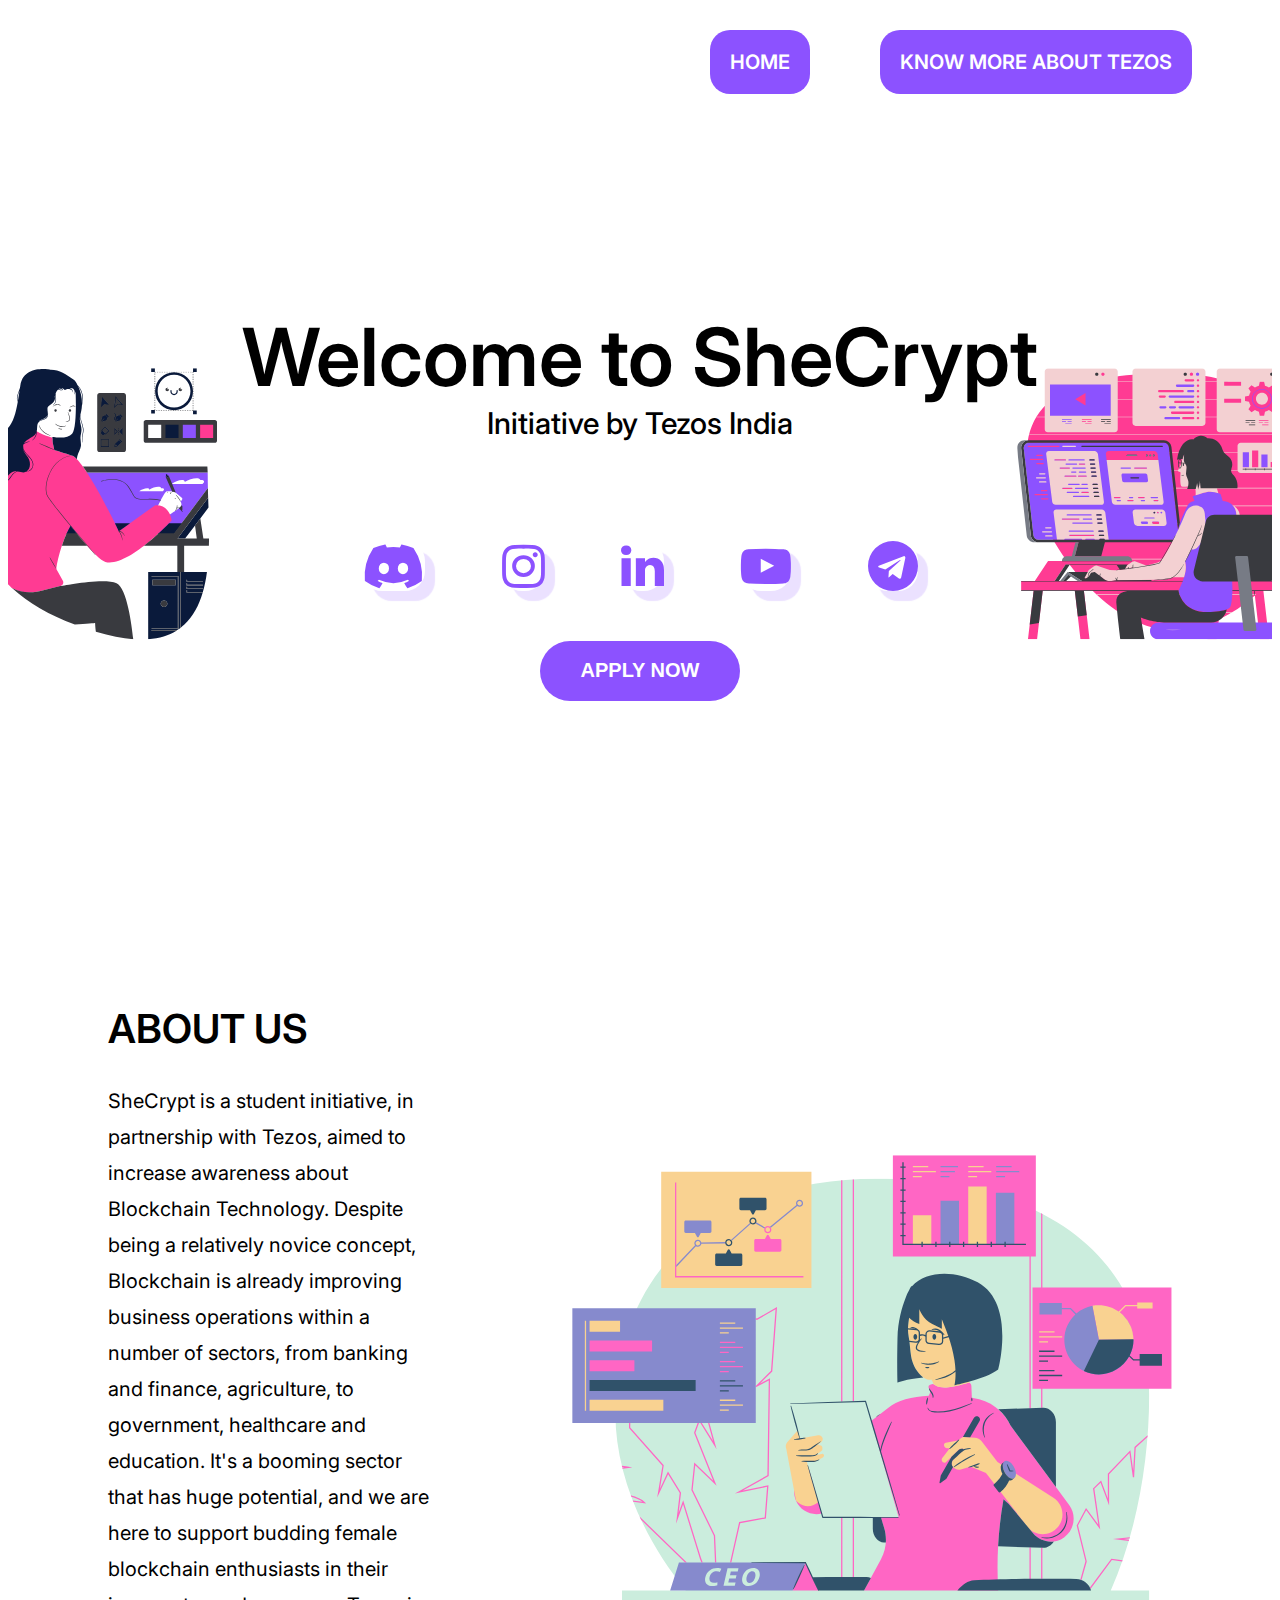
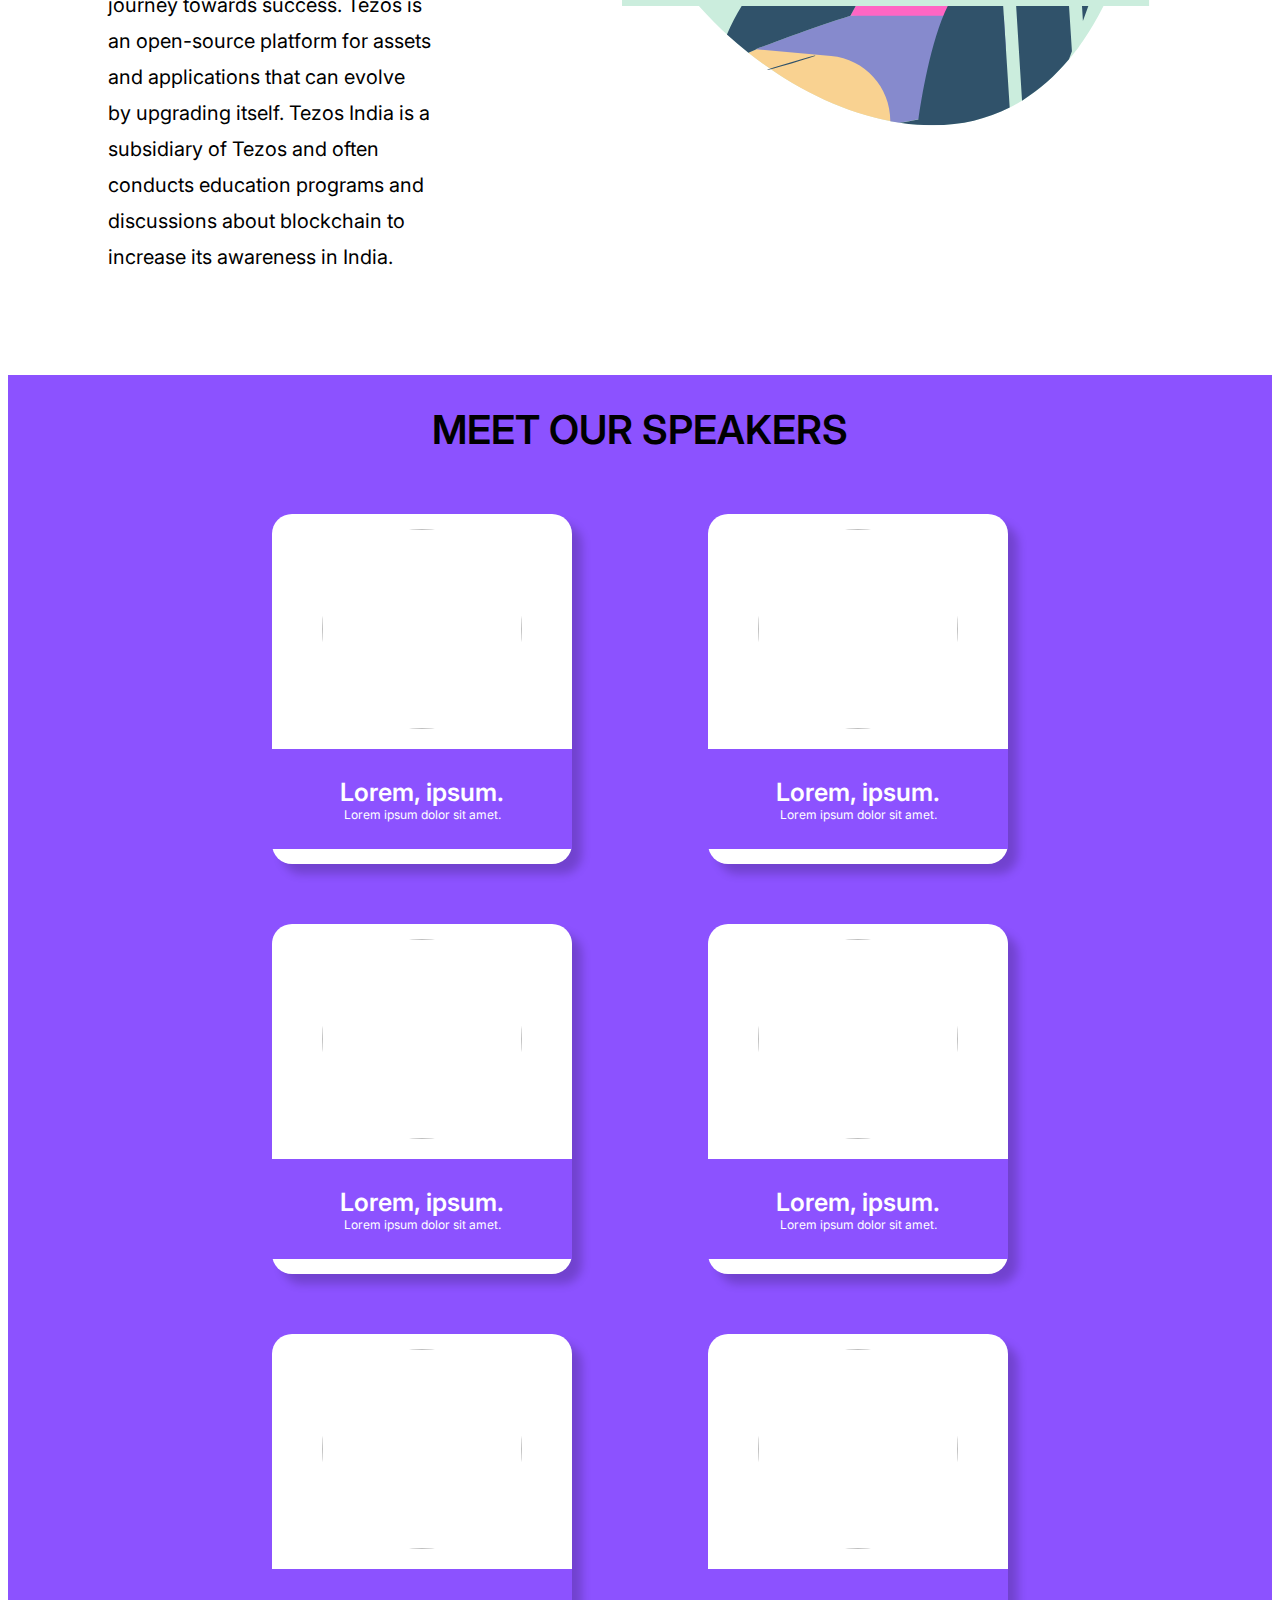
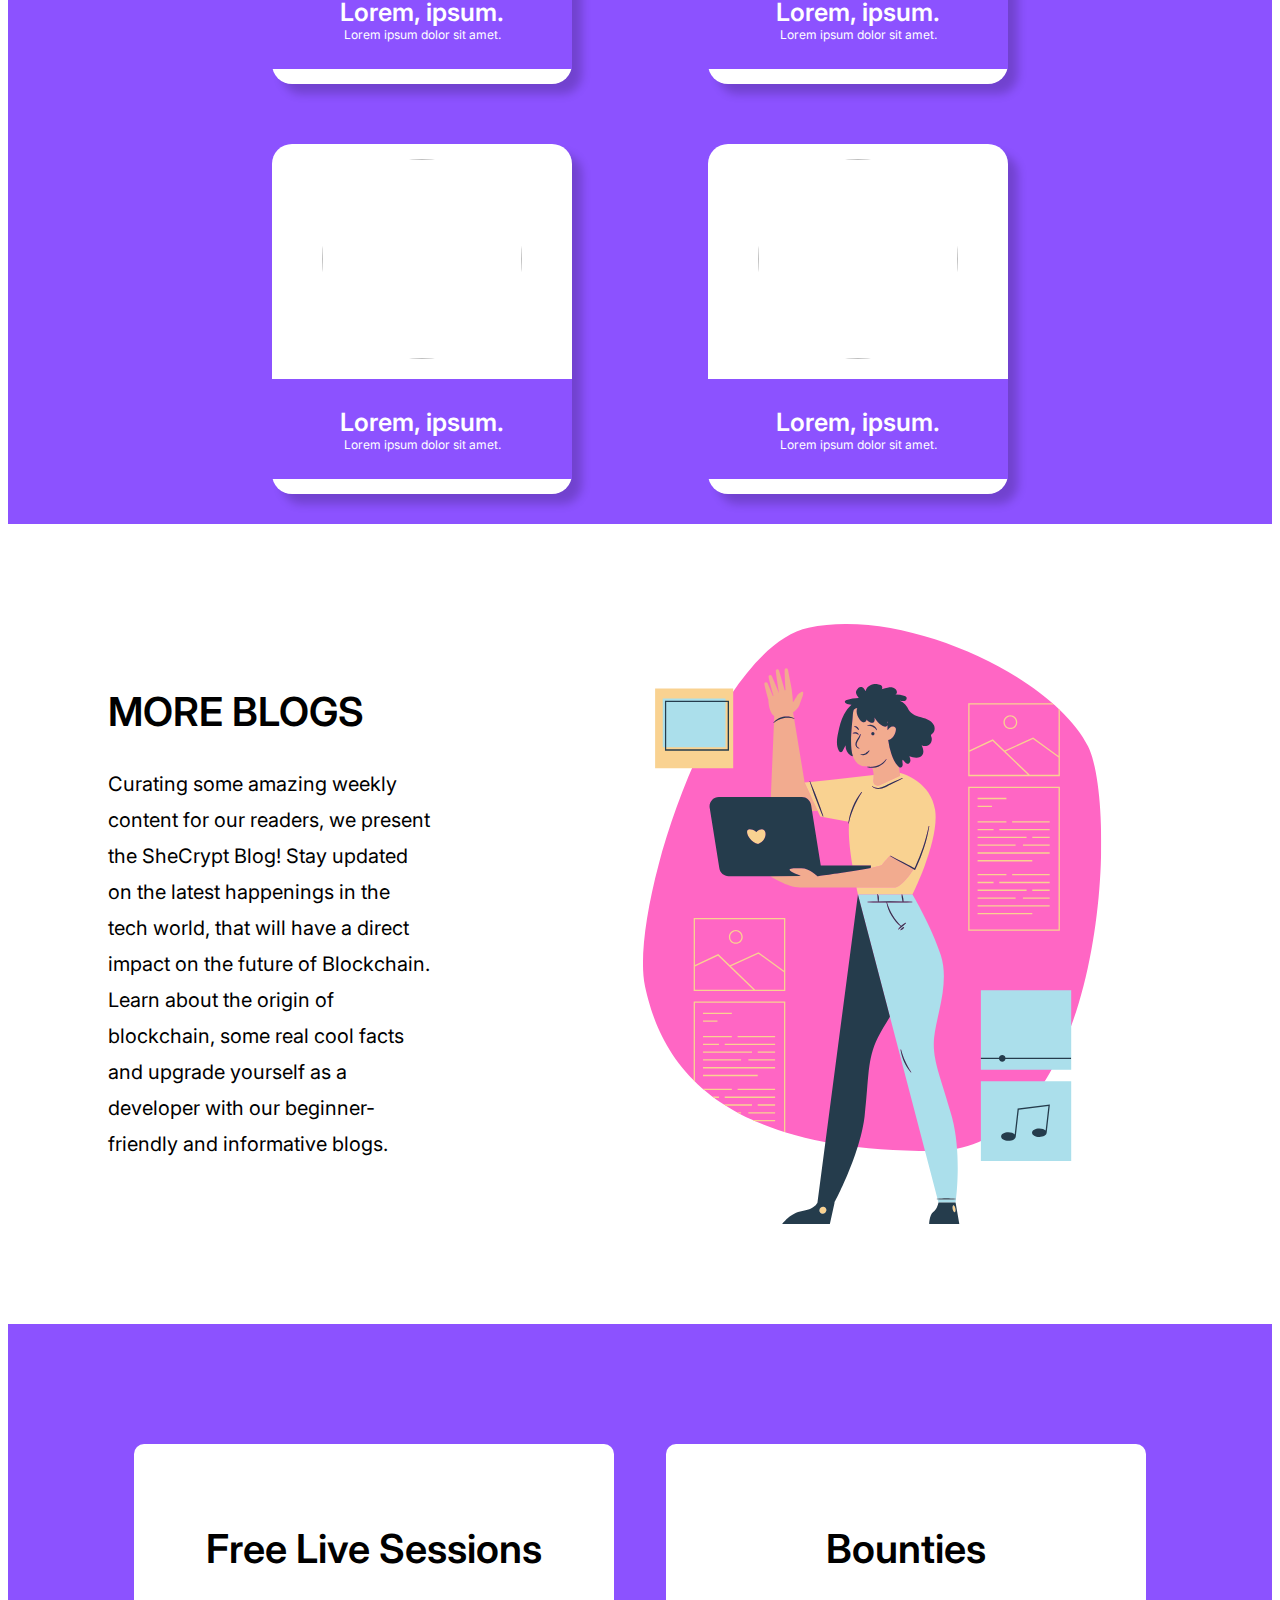
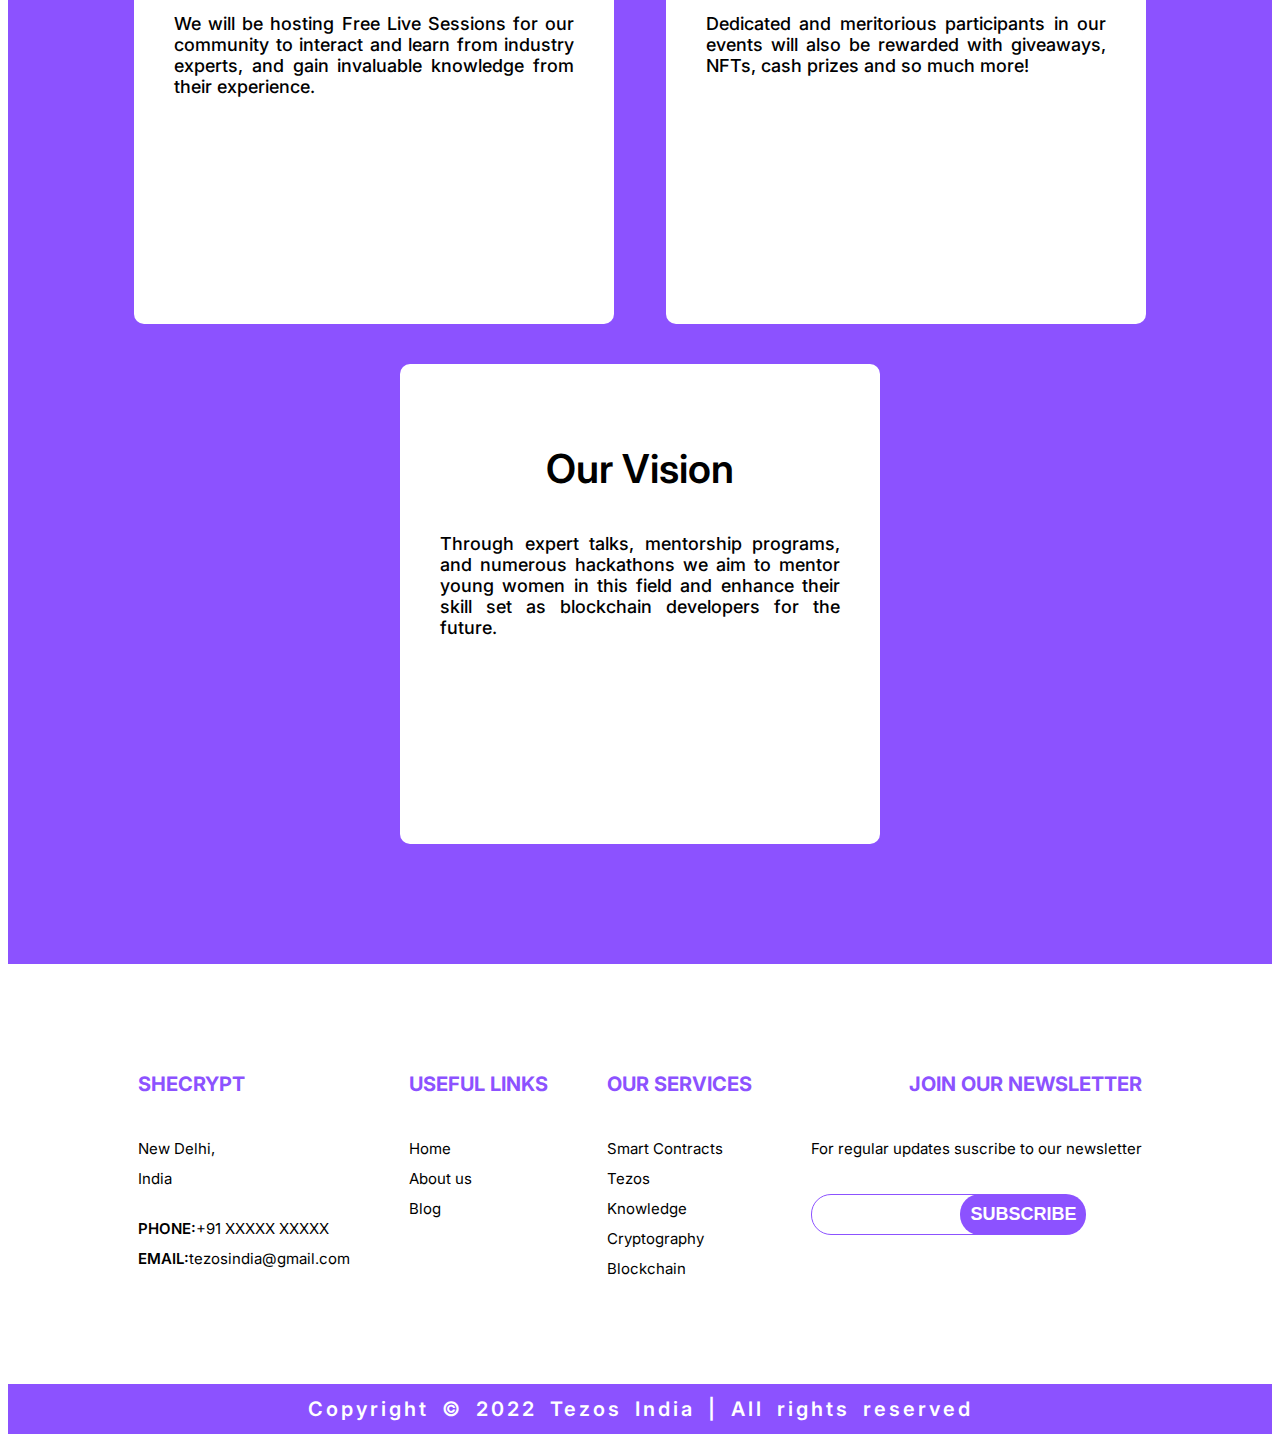
==== commit cfbf31f5: "Merge branch 'main' of https://github.com/unnati914/SheCrypt-Tezos" ====
--- a/index.html
+++ b/index.html
@@ -3,256 +3,251 @@
 
 <head>
   <title>SheCrypt</title>
-  <meta charset="utf-8">
-  <link rel="shortcut icon" href="images/blog/favicon.png" />
-  <meta name="viewport" content="width=device-width, initial-scale=1, shrink-to-fit=no">
-  <meta name="description" content="">
-  <meta name="keywords" content="">
-  <meta name="author" content="SheCrypt">
-
-  <link href="https://fonts.googleapis.com/css?family=Poppins:300,400,500,600,700,800,900" rel="stylesheet">
-
-  <link rel="stylesheet" href="https://use.fontawesome.com/releases/v5.8.1/css/all.css">
-
-  <link rel="stylesheet" href="https://stackpath.bootstrapcdn.com/font-awesome/4.7.0/css/font-awesome.min.css">
-
-  <link rel="stylesheet" href="css/animate.css">
-
-  <link rel="stylesheet" href="css/magnific-popup.css">
-
-  <link rel="stylesheet" href="css/bootstrap-datepicker.css">
-  <link rel="stylesheet" href="css/jquery.timepicker.css">
-
-  <link rel="stylesheet" href="css/flaticon.css">
-  <link rel="stylesheet" href="css/style.css">
+  <meta charset="utf-8" />
+  <link rel="shortcut icon" href="./images/blog/favicon.png" />
+  <meta name="viewport" content="width=device-width, initial-scale=1, shrink-to-fit=no" />
+  <meta name="description" content="" />
+  <meta name="keywords" content="" />
+  <meta name="author" content="SheCrypt" />
+
+  <!-- <link href="https://fonts.googleapis.com/css?family=Poppins:300,400,500,600,700,800,900" rel="stylesheet"> -->
+
+  <link rel="stylesheet" href="https://use.fontawesome.com/releases/v5.8.1/css/all.css" />
+
+  <link rel="stylesheet" href="https://stackpath.bootstrapcdn.com/font-awesome/4.7.0/css/font-awesome.min.css" />
+
+  <!-- <link rel="stylesheet" href="css/animate.css"> -->
+
+  <!-- <link rel="stylesheet" href="css/magnific-popup.css"> -->
+
+  <!-- <link rel="stylesheet" href="css/bootstrap-datepicker.css"> -->
+  <!-- <link rel="stylesheet" href="css/jquery.timepicker.css"> -->
+
+  <!-- <link rel="stylesheet" href="css/flaticon.css">
+    <link rel="stylesheet" href="css/style.css"> -->
+
+  <link rel="preconnect" href="https://fonts.googleapis.com" />
+  <link rel="preconnect" href="https://fonts.gstatic.com" crossorigin />
+  <link href="https://fonts.googleapis.com/css2?family=Inter:wght@100;200;300;400;500;600;700;800;900&display=swap"
+    rel="stylesheet" />
+  <link rel="stylesheet" href="./css/design.css" />
+  <link rel="stylesheet" href="./css/responsive.css" />
 </head>
 
 <body>
-
   <!-- Change Preloader -->
-   <div class="preloader">
+  <div class="preloader">
         <div class="cssload-whirlpool"></div>
-</div> 
-
-
-
-
-  <nav class="navbar navbar-expand-lg navbar-dark ftco_navbar bg-dark ftco-navbar-light" id="ftco-navbar">
-    <div class="container">
-      <a href="index.html"><span><img src="images/blog/download(8).jpeg" alt="" class="img-fluid logo"></span></a>
-      <div class="containerM" onclick="myFunction(this)">
-        <div class="bar1"></div>
-        <div class="bar2"></div>
-        <div class="bar3"></div>
-      </div>
-
-      <script>
-        function myFunction(x) {
-          x.classList.toggle("change");
-        }
-      </script>
-
-      <div class="collapse navbar-collapse" id="ftco-nav">
-        <ul class="navbar-nav ml-auto">
-          <li class="nav-item active"><a href="index.html" class="nav-link">Home</a></li>
-          <!-- <li class="nav-item"><a href="about.html" class="nav-link">About</a></li> -->
-           <li class="nav-item"><a href="https://tezosindia.org.in/" class="nav-link">Tezos India</a></li> 
-          <!-- <li class="nav-item"><a href="contact.html" class="nav-link">Contact</a></li> -->
-        </ul>
-      </div>
+</div>
+
+  <!-- NAVABAR STARTS -->
+  <nav class="navbar">
+    <img src="./images/blog/download(8).jpeg" alt="" srcset="" />
+    <div class="links">
+      <a href="">HOME</a>
+      <a href="">KNOW MORE ABOUT TEZOS</a>
     </div>
   </nav>
-  <!-- END nav -->
-
-
-
-  <!-- ======= Hero Section ======= -->
-  <section id="hero" class="d-flex align-items-center justify-content-center">
-    <div class="container position-relative">
-      <h1>Welcome to SheCrypt</h1>
-      <h2>Initiative by Tezos India</h2>
-      <div class="container d-md-flex py-4">
-      <div class="social-links text-center text-md-right pt-3 pt-md-0">
-        <a href=""><i class="fab fa-discord"></i></a>
-        <a href="" class="fa fa-instagram fa-2x"></a>
-        <a href="" class="fa fa-linkedin fa-2x"></a>
-        <a href=""><i class="fa fa-youtube-play" aria-hidden="true"></i></a>
-        <a href=""><i class="fa fa-telegram"></i></a>
-        </div>
-        </div>
-      <a href="https://forms.gle/btKVbQDbzTBhkKbe8" class="btn-get-started scrollto" style="text-decoration: none;">Apply Now</a></h2>
-    </div>
+  <!-- NAVBAR ENDS -->
+
+  <!-- THUMBNAIL SECTON STARTS -->
+  <section class="thumbnail">
+    <div class="headings">
+      <p class="title">Welcome to SheCrypt</p>
+      <p class="subtitle">Initiative by Tezos India</p>
+    </div>
+    <div class="socials">
+      <a href="" class="fab fa-discord fa-3x"></a>
+      <a href="" class="fa fa-instagram fa-3x"></a>
+      <a href="" class="fa fa-linkedin fa-3x"></a>
+      <a href="" class="fa fa-youtube-play fa-3x"></a>
+      <a href="" class="fa fa-telegram fa-3x"></a>
+    </div>
+    <button class="applybtn" type="submit">APPLY NOW</button>
   </section>
-
-
-  <!-- Events section  -->
-
-  <section class="ftco-section aboutussection">
-    <h1>ABOUT US</h1>
-    <div class="aboutdetails">
-      SheCrypt is a student initiative, in partnership with Tezos,  aimed to increase awareness about Blockchain Technology. Despite being a relatively novice concept, Blockchain is already improving business operations within a number of sectors, from banking and finance, agriculture, to government, healthcare and education. It's a booming sector that has huge potential, and we are here to support budding female blockchain enthusiasts in their journey towards success.
-      Tezos is an open-source platform for assets and applications that can evolve by upgrading itself. Tezos India is a subsidiary of Tezos and often conducts education programs and discussions about blockchain to increase its awareness in India.
-    </div>
+  <!-- THUMBNAIL SECTION ENDS -->
+
+  <!-- ABOUT US  STARTS  -->
+  <section class="aboutus-section">
+    <div class="left">
+      <a href="./">ABOUT US</a>
+      <div class="aboutusdetails">
+        SheCrypt is a student initiative, in partnership with Tezos, aimed to
+        increase awareness about Blockchain Technology. Despite being a
+        relatively novice concept, Blockchain is already improving business
+        operations within a number of sectors, from banking and finance,
+        agriculture, to government, healthcare and education. It's a booming
+        sector that has huge potential, and we are here to support budding
+        female blockchain enthusiasts in their journey towards success. Tezos
+        is an open-source platform for assets and applications that can evolve
+        by upgrading itself. Tezos India is a subsidiary of Tezos and often
+        conducts education programs and discussions about blockchain to
+        increase its awareness in India.
+      </div>
+    </div>
+    <img src="./images/blog/ABOUTUS-NOBG.svg" alt="" srcset="" />
   </section>
-
-
-
-  <section class="ftco-section">
-    <a href="mailto: tezosindia.foundation@gmail.com" class="box-link">BLOCKCHAIN</a>
-    <a href=" mailto: tezosindia.foundation@gmail.com" class="box-link">TEZOS</a>
-    <a href=" mailto: tezosindia.foundation@gmail.com" class="box-link">WOMEN EMPOWERMENT</a>
-    <a href=" mailto: tezosindia.foundation@gmail.com" class="box-link">WOMEN IN TECH</a>
+  <!-- ABOUT US  ENDS -->
+
+  <!-- SPEAKER SECTION STARTS -->
+  <section class="speaker-section">
+    <p class="speaker-section-heading">MEET OUR SPEAKERS</p>
+    <div class="speaker-container">
+      <div class="speaker-box">
+        <img src="https://github.com/rohan-kulkarni-25.png" alt="" />
+        <div>
+          <p class="name">Lorem, ipsum.</p>
+          <p class="bio">Lorem ipsum dolor sit amet.</p>
+        </div>
+      </div>
+      <div class="speaker-box">
+        <img src="https://github.com/rohan-kulkarni-25.png" alt="" />
+        <div>
+          <p class="name">Lorem, ipsum.</p>
+          <p class="bio">Lorem ipsum dolor sit amet.</p>
+        </div>
+      </div>
+      <div class="speaker-box">
+        <img src="https://github.com/rohan-kulkarni-25.png" alt="" />
+        <div>
+          <p class="name">Lorem, ipsum.</p>
+          <p class="bio">Lorem ipsum dolor sit amet.</p>
+        </div>
+      </div>
+      <div class="speaker-box">
+        <img src="https://github.com/rohan-kulkarni-25.png" alt="" />
+        <div>
+          <p class="name">Lorem, ipsum.</p>
+          <p class="bio">Lorem ipsum dolor sit amet.</p>
+        </div>
+      </div>
+      <div class="speaker-box">
+        <img src="https://github.com/rohan-kulkarni-25.png" alt="" />
+        <div>
+          <p class="name">Lorem, ipsum.</p>
+          <p class="bio">Lorem ipsum dolor sit amet.</p>
+        </div>
+      </div>
+      <div class="speaker-box">
+        <img src="https://github.com/rohan-kulkarni-25.png" alt="" />
+        <div>
+          <p class="name">Lorem, ipsum.</p>
+          <p class="bio">Lorem ipsum dolor sit amet.</p>
+        </div>
+      </div>
+      <div class="speaker-box">
+        <img src="https://github.com/rohan-kulkarni-25.png" alt="" />
+        <div>
+          <p class="name">Lorem, ipsum.</p>
+          <p class="bio">Lorem ipsum dolor sit amet.</p>
+        </div>
+      </div>
+      <div class="speaker-box">
+        <img src="https://github.com/rohan-kulkarni-25.png" alt="" />
+        <div>
+          <p class="name">Lorem, ipsum.</p>
+          <p class="bio">Lorem ipsum dolor sit amet.</p>
+        </div>
+      </div>
+    </div>
   </section>
-
-
-
-
-  <!-- Blog Section  -->
-
-  <section class=" ftco-section blogsection">
-    <h1>MORE BLOG</h1>
-    <div class="aboutdetails">
-      Curating some amazing weekly content for our readers, we present the SheCrypt Blog! 
-Stay updated on the latest happenings in the tech world, that will have a direct impact on the future of Blockchain. Learn about the origin of blockchain, some real cool facts and upgrade yourself as a developer with our beginner-friendly and informative blogs. 
-    </div>
-  </section>
-
-
-
-
-
-
-
-  <!-- ======= About Us Section ======= -->
-  <div class="gradient1">
-    <div class="container">
-      <section id="about">
-        <div class="container" data-aos="fade-up">
-          <header class="section-header">
-            
-          </header>
-
-          <div class="row about-cols">
-
-            <div class="col-md-4" data-aos="fade-up" data-aos-delay="100">
-              <div class="about-col">
-                <div class="img">
-                  <img src="images/mission_1.webp" alt="" class="img-fluid">
-                  <div class="icon"><i class="ion-ios-speedometer-outline"></i></div>
-                </div>
-                <h2 class="title"><a href="#">Free Live Sessions</a></h2>
-                <p> We will be hosting Free Live Sessions for our community to interact and learn from industry experts, and gain invaluable knowledge from their experience. 
-                </p>
-              </div>
-            </div>
-
-            <div class="col-md-4" data-aos="fade-up" data-aos-delay="200">
-              <div class="about-col">
-                <div class="img">
-                  <img src="images/about-plan.webp" alt="" class="img-fluid">
-                  <div class="icon"><i class="ion-ios-list-outline"></i></div>
-                </div>
-                <h2 class="title"><a href="#">Bounties</a></h2>
-                <p> Dedicated and meritorious participants in our events will also be rewarded with giveaways, NFTs, cash prizes and so much more! 
-                </p>
-              </div>
-            </div>
-
-            <div class="col-md-4" data-aos="fade-up" data-aos-delay="300">
-              <div class="about-col">
-                <div class="img">
-                  <img src="images/vision_1.webp" alt="" class="img-fluid">
-                  <div class="icon"><i class="ion-ios-eye-outline"></i></div>
-                </div>
-                <h2 class="title"><a href="#">Our Vision</a></h2>
-                <p> Through expert talks, mentorship programs, and numerous hackathons we aim to mentor young women in this field and enhance their skill set as blockchain developers for the future.
-
-
-                </p>
-              </div>
-            </div>
-          </div>
-        </div>
+  <!-- SPEAKER SECTION ENDS -->
+
+  <!-- BLOG SECTION STARTS  -->
+
+  <section class="blogsection">
+    <div class="left">
+      <a href="./">MORE BLOGS</a>
+      <div class="aboutblogdetails">
+        Curating some amazing weekly content for our readers, we present the
+        SheCrypt Blog! Stay updated on the latest happenings in the tech
+        world, that will have a direct impact on the future of Blockchain.
+        Learn about the origin of blockchain, some real cool facts and upgrade
+        yourself as a developer with our beginner-friendly and informative
+        blogs.
+      </div>
+    </div>
+    <img src="./images/blog/blogsection-nobg.svg" alt="" srcset="" />
+    </section>
+  <!-- BLOG SECTION ENDS -->
+
+  <!-- SECTION TILES STARTS -->
+  <section class="tiles-section">
+    <div class="tiles-div">
+      <h3>Free Live Sessions</h3>
+      <p class="tiles-div-p">
+        We will be hosting Free Live Sessions for our community to interact
+        and learn from industry experts, and gain invaluable knowledge from
+        their experience.
+        </p>
+        </div>
+        <div class="tiles-div">
+          <h3>Bounties</h3>
+      <p class="about-div-p">
+        Dedicated and meritorious participants in our events will also be
+        rewarded with giveaways, NFTs, cash prizes and so much more!
+      </p>
+      </div>
+      <div class="tiles-div">
+        <h3>Our Vision</h3>
+      <p class="tiles-div-p">
+        Through expert talks, mentorship programs, and numerous hackathons we
+        aim to mentor young women in this field and enhance their skill set as
+        blockchain developers for the future.
+      </p>
+      </div>
       </section>
-    </div>
+      <!-- SECTION TILES ENDS -->
+
+  <!-- FOOOTER SECTION STARTS -->
+  <footer class="footer-bar">
+    <div class="div1">
+      <p class="div-heading">SHECRYPT</p>
+      <div class="div1-top">
+        <p>New Delhi,</p>
+        <p>India</p>
+      </div>
+      <a><span>PHONE:</span>+91 XXXXX XXXXX</a>
+      <a><span>EMAIL:</span>tezosindia@gmail.com</a>
+      </div>
+    <div class="div2">
+      <p class="div-heading">USEFUL LINKS</p>
+      <div>
+        <a href="">Home</a>
+        <a href="">About us</a>
+        <a href="">Blog</a>
+      </div>
+    </div>
+    <div class="div3">
+      <p class="div-heading">OUR SERVICES</p>
+      <div>
+        <a href="">Smart Contracts</a>
+        <a href="">Tezos</a>
+        <a href="">Knowledge</a>
+        <a href="">Cryptography</a>
+        <a href="">Blockchain</a>
+      </div>
+    </div>
+    <div class="div4">
+      <p class="div-heading">JOIN OUR NEWSLETTER</p>
+      <p>For regular updates suscribe to our newsletter</p>
+      <div>
+        <input type="text">
+        <button>SUBSCRIBE</button>
+      </div>
+    </div>
+  </footer>
+  <div class="footer-line">
+    <p>Copyright &copy; 2022 Tezos India | All rights reserved</p>
   </div>
 
 
-
-
-  <!-- ======= Footer ======= -->
-  <footer id="footer">
-
-    <div class="footer-top">
-      <div class="container">
-        <div class="row">
-
-          <div class="col-lg-3 col-md-6 footer-contact">
-            <h3 style="font-weight: 600;">SheCrypt</h3>
-            <p>
-              New Delhi, <br>
-              India<br>
-              <br>
-              <strong>Phone:</strong> +91 xxxxxx<br>
-              <strong>Email:</strong> <a href="mailto:tezosindia.foundation@gmail.com"> tezosindia>@gmail.com</a><br>
-            </p>
-          </div>
-
-          <div class="col-lg-2 col-md-6 footer-links">
-            <h4>Useful Links</h4>
-            <ul>
-              <li><i class="bx bx-chevron-right"></i> <a href="index.html">Home</a></li>
-              <!-- <li><i class="bx bx-chevron-right"></i> <a href="about.html">About us</a></li> -->
-              <!-- <li><i class="bx bx-chevron-right"></i> <a href="blog.html">Blog</a></li> -->
-            </ul>
-          </div>
-
-          <div class="col-lg-3 col-md-6 footer-links">
-            <h4>Our Services</h4>
-            <ul>
-              <li><i class="bx bx-chevron-right"></i> <a href="team.html">Smart Contracts</a></li>
-              <li><i class="bx bx-chevron-right"></i> <a href="team.html">Tezos</a></li>
-              <li><i class="bx bx-chevron-right"></i> <a href="team.html">Knowledge</a></li>
-              <li><i class="bx bx-chevron-right"></i> <a href="team.html">Cryptography</a></li>
-              <li><i class="bx bx-chevron-right"></i> <a href="team.html">Blockchain</a></li>
-            </ul>
-          </div>
-
-          <div class="col-lg-4 col-md-6 footer-newsletter">
-            <h4>Join Our Newsletter</h4>
-            <p>For regular updates subscribe to our newsletter</p>
-            <form action="" method="post">
-              <input type="email" name="email"><input type="submit" value="Subscribe">
-            </form>
-          </div>
-
-        </div>
-      </div>
-    </div>
-
-    <div class="container d-md-flex py-4">
-
-
-      <div class="social-links text-center text-md-right pt-3 pt-md-0">
-        <a href=""><i class="fab fa-discord"></i></a>
-        <a href="" class="fa fa-instagram fa-2x"></a>
-        <a href="" class="fa fa-linkedin fa-2x"></a>
-        <a href=""><i class="fa fa-youtube-play" aria-hidden="true"></i></a>
-        <a href=""><i class="fa fa-telegram"></i></a>
-      </div>
-      <button onclick="topFunction()" id="myBtn" title="Go to top"><i class="fa fa-arrow-up"
-          aria-hidden="true"></i></button>
-    </div>
-    <p style="text-align:center;">Copyright &copy; 2022 Tezos India | All rights reserved</p>
-
-  </footer><!-- End Footer -->
-
-
+  <!-- FOOTER SECTION ENDS -->
 
 
   <!-- loader -->
 
-  <script src="js/jquery.min.js"></script>
+  <!-- <script src="js/jquery.min.js"></script>
   <script src="js/jquery-migrate-3.0.1.min.js"></script>
   <script src="js/popper.min.js"></script>
   <script src="js/bootstrap.min.js"></script>
@@ -262,17 +257,14 @@
   <script src="js/jquery.magnific-popup.min.js"></script>
   <script src="js/jquery.animateNumber.min.js"></script>
   <script src="js/bootstrap-datepicker.js"></script>
-  <script src="js/scrollax.min.js"></script>
+  <script src="js/scrollax.min.js"></script> -->
   <!-- <script src="https://maps.googleapis.com/maps/api/js?key=AIzaSyBVWaKrjvy3MaE7SQ74_uJiULgl1JY0H2s&sensor=false"></script> -->
   <!-- <script src="js/google-map.js"></script> -->
   <script src="js/main.js"></script>
   <script src="js/preloaderjs.js"></script>
-  <!-- <script src="https://medium-widget.pixelpoint.io/widget.js"></script> -->
-  <!-- <script>MediumWidg    renderTo: '#medium-widget', params: { "resource": "https://medium.com/@vaibhavbharti", "postsPerLine": 2, "limit": 4, "picture": "big", "fields": ["description", "author", "claps", "publishAt"], "ratio": "landscape" } })</script> -->
+  <script src="js/jquery.min.js"></script>
+  <script src="js/jquery.min.js"></script>
   <script src="https://ajax.googleapis.com/ajax/libs/jquery/1.12.4/jquery.min.js"></script>
-
-
-
 </body>
 
 </html>--- a/css/design.css
+++ b/css/design.css
@@ -0,0 +1,442 @@
+body {
+  font-family: "Inter", sans-serif;
+}
+
+a {
+  text-decoration: none;
+}
+
+html {
+  font-size: 62.5%;
+}
+
+p {
+  margin: 0;
+  padding: 0;
+}
+
+/* NAVBAR CSS STARTS */
+.navbar {
+  height: fit-content;
+  display: flex;
+  justify-content: space-between;
+  margin: 1rem;
+  margin-top: 3rem;
+}
+
+.navbar img {
+  height: 5rem;
+  margin-left: 10rem;
+}
+
+.navbar .links a {
+
+  font-weight: 600;
+  font-size: 2rem;
+  color: black;
+  padding: 2rem;
+  border-radius: 2rem;
+  color: white;
+  background-color: #8c52ff;
+}
+
+.navbar .links {
+  width: 50%;
+  display: flex;
+  justify-content: space-evenly;
+}
+
+.navbar .links a:hover {
+  background-color: #e83e8c;
+  transition-duration: 1s;
+
+  transform: scale(1.05);
+}
+
+/* NAVBAR CSS ENDS */
+
+/* THUMBNAIL CSS STARTS */
+
+.thumbnail {
+  height: 80rem;
+  display: flex;
+  flex-direction: column;
+  align-items: center;
+  gap: 5rem;
+  justify-content: center;
+  background-image: url(./../images/blog/header.svg);
+  background-repeat: no-repeat;
+  background-size: cover;
+  background-position: center;
+}
+
+.headings .title {
+  text-align: center;
+  font-size: 8rem;
+  font-weight: 600;
+  color: black;
+}
+
+.headings .subtitle {
+  text-align: center;
+  font-weight: 500;
+  font-size: 3rem;
+}
+
+.socials {
+  margin-top: 5rem;
+  width: 50%;
+  display: flex;
+  justify-content: space-around;
+}
+
+.socials a {
+  font-size: 5rem;
+  color: #8c52ff;
+  border-radius: 2rem;
+  box-shadow: 1rem 1rem 0.1rem #8c52ff2c;
+}
+
+.socials a:hover {
+  transform: scale(1.1);
+  transition-duration: 1s;
+  color: #e83e8c;
+}
+
+.applybtn {
+  background-color: #8c52ff;
+  padding: 3rem;
+  border-radius: 3rem;
+  width: 20rem;
+  border: 0px;
+  height: 5rem;
+  font-size: 2rem;
+  color: white;
+  display: flex;
+  align-items: center;
+  justify-content: center;
+  font-weight: 600;
+}
+
+.applybtn:hover {
+  background-color: #e83e8c;
+  transition-duration: 1s;
+  transform: scale(1.1);
+}
+
+/* THUMBNAIL CSS ENDS */
+
+/* ABOUT US SECTION STARTS */
+
+.aboutus-section {
+  padding: 7em 0;
+  position: relative;
+  display: flex;
+  align-items: center;
+  justify-content: space-around;
+  padding: 10rem;
+  /* background-color: #8c52ff; */
+}
+
+.aboutus-section .left a {
+  font-size: 4rem;
+  font-weight: 600;
+  color: black;
+  text-decoration: none;
+  width: fit-content;
+}
+
+.aboutus-section .left {
+  display: flex;
+  flex-direction: column;
+  color: black;
+  gap: 3rem;
+}
+
+.aboutus-section img {
+  height: 60rem;
+}
+
+.aboutus-section a:hover {
+  color: #e83e8c;
+}
+
+.aboutusdetails {
+  width: 70%;
+  line-height: 1.8;
+  font-size: 2rem;
+  /* color: white; */
+}
+
+/* ABOUT US SECTION ENDS */
+
+/* SPEAKER SECTION STARTS */
+
+.speaker-section {
+  display: flex;
+  flex-direction: column;
+  align-items: center;
+  /* background-color: white; */
+  background-color: #8c52ff;
+}
+
+.speaker-container {
+  display: flex;
+  flex-wrap: wrap;
+  justify-content: space-evenly;
+
+  width: 75%;
+}
+
+.speaker-box {
+  /* background-color: #8c52ff; */
+  background-color: white;
+  color: white;
+  display: flex;
+  flex-direction: column;
+  justify-content: center;
+  align-items: center;
+  /* padding: 2rem; */
+  width: 30rem;
+  height: 35rem;
+  margin: 3rem;
+  border-radius: 2rem;
+  box-shadow: 1rem 1rem 1rem rgba(0, 0, 0, 0.192);
+  cursor: pointer;
+}
+
+.speaker-section-heading {
+  font-size: 4rem;
+  text-align: center;
+  padding: 3rem;
+  color: black;
+  font-weight: 600;
+}
+
+.speaker-box:hover {
+  transform: scale(1.05);
+  transition-duration: 1s;
+  background-color: #e83e8c;
+  color: white;
+}
+
+
+
+.speaker-box img {
+  width: 20rem;
+  height: 20rem;
+  border-radius: 50%;
+}
+.name {
+  font-size: 2.5rem;
+  font-weight: 600;
+
+}
+
+
+.speaker-box div{
+  background-color: #8c52ff;
+  width: 100%;
+  /* color: black; */
+  color: white;
+  text-align: center;
+  margin-top: 2rem;
+  height: 10rem;
+  display: flex;
+  flex-direction: column;
+  align-items: center;
+  justify-content: center;
+}
+
+.bio {
+  font-size: 1.2rem;
+}
+
+/* SPEAKER SECTION ENDS */
+
+
+
+/* BLOG SECTION STARTS */
+
+.blogsection {
+  /* background-color: #8c52ff; */
+  display: flex;
+  align-items: center;
+  justify-content: space-evenly;
+  color: white;
+  padding: 10rem;
+}
+
+.blogsection .left a {
+  font-size: 4rem;
+  color: black;
+  text-decoration: none;
+  font-weight: 600;
+}
+
+.blogsection .left {
+  display: flex;
+  flex-direction: column;
+  gap: 3rem;
+}
+
+.blogsection img {
+  height: 60rem;
+}
+
+.blogsection a:hover {
+  color: #e83e8c;
+}
+
+.aboutblogdetails {
+  width: 70%;
+  font-size: 2rem;
+  line-height: 1.8;
+  color: black;
+}
+
+/* BLOG SECTION ENDS */
+
+
+/* TILES SECTION STARTS */
+
+.tiles-section{
+  padding: 7em 0;
+  position: relative;
+  display: flex;
+  align-items: center;
+  justify-content: space-around;
+  padding: 10rem;
+  /* background-color: white; */
+  background-color: #8c52ff;
+  flex-wrap: wrap;
+}
+
+.tiles-div {
+  margin: 2rem;
+  min-height: 40rem;
+  background-color: white;
+  padding: 4rem;
+  border-radius: 1rem;
+  width: 40rem;
+  color: black;
+  
+}
+
+.tiles-div:hover {
+  background-color: #e83e8c;
+  cursor: pointer;
+  color: white;
+  transform: scale(1.1);
+  transition-duration: 1s;
+}
+
+.tiles-div h3 {
+  text-align: center;
+  font-size: 4rem;
+  font-weight: 600;
+}
+
+.tiles-div p {
+  /* color: white; */
+  font-size: 1.8rem;
+  font-weight: 500;
+  text-align: justify;
+}
+
+/* TILES SECTION ENDS */
+
+
+/* FOOTER CSS STARTS */
+.footer-bar{
+  display: grid;
+  grid-template-columns: auto auto auto auto;
+  align-items: flex-start;
+  justify-content: space-around;
+  padding-top: 5rem;
+  padding: 10rem;
+}
+
+.footer-bar a{
+  color: black;
+  cursor: pointer;
+
+}
+
+.footer-bar a:hover{
+  color: #e83e8c;
+}
+
+.footer-bar div{
+  display: flex;
+  flex-direction: column;
+  line-height: 2;
+  font-size: 1.5rem;
+}
+
+.div-heading{
+  font-size: 2rem;
+  font-weight: 700;
+  color: #8c52ff;
+  margin-bottom: 3rem;
+}
+
+.div1-top{
+  margin-bottom: 2rem;
+}
+
+.footer-bar span{
+  font-weight: 600;
+}
+
+
+.div4{
+  text-align: right;
+}
+
+.div4 div{
+  display: flex;
+  margin-top: 3rem;
+  flex-direction: row;
+}
+
+.div4 div button{
+  background-color: #8c52ff;
+  padding: 1rem;
+  border: 0px;
+  border-radius: 2rem;
+  color: white;
+  font-weight: 600;
+  font-size: 1.8rem;
+  margin-left: -5rem;
+}
+
+.div4 div input{
+  padding: 1rem;
+  border-radius: 2rem;
+  border: 1px solid #8c52ff;
+}
+
+.div4 div button:hover{
+  background-color: #e83e8c;
+  transition-duration: 1s;
+}
+
+.footer-line{
+  background-color: #8c52ff;
+  height: 5rem;
+  text-align: center;
+  display: flex;
+  align-items: center;
+  justify-content: center;
+  color: white;
+  font-size: 2rem;
+  font-weight: 600;
+  
+}
+
+.footer-line p{
+  letter-spacing: 0.3rem;
+  word-spacing:0.5rem;
+}
+/* FOOTER CSS ENDS */--- a/css/responsive.css
+++ b/css/responsive.css
@@ -0,0 +1,195 @@
+@media only screen and (max-width: 1200px) {
+  html{
+    font-size: 50%;
+  }
+}
+
+@media only screen and (max-width: 1000px) {
+  html{
+    font-size: 50%;
+  }
+
+  .aboutus-section img {
+    height: 40rem;
+  }
+  
+  .aboutusdetails {
+    text-align: justify;
+    width: 80%;
+    line-height: 1.8;
+    font-size: 2rem;
+  }
+  .blogsection img {
+    height: 40rem;
+  }
+  
+  .aboutblogdetails {
+    text-align: justify;
+    width: 80%;
+    line-height: 1.8;
+    font-size: 2rem;
+  }
+  .footer-bar{
+    padding: 5rem;
+  }
+  .thumbnail{
+    background-size: contain;
+    background-position: bottom;
+  }
+
+}
+
+@media only screen and (max-width: 800px) {
+  html{
+    font-size: 50%;
+  }
+  .aboutus-section{
+    flex-direction: column-reverse;
+  }
+  .aboutusdetails{
+    width: 100%;
+  }
+  .footer-bar{
+    grid-template-columns: auto auto;
+    padding: 5rem;
+    gap: 5rem;
+  }
+}
+
+
+@media only screen and (max-width: 700px) {
+  html{
+    font-size: 50%;
+  }
+  
+  .headings .title {
+    text-align: center;
+    font-size: 6rem;
+    font-weight: 600;
+  }
+  
+  .headings .subtitle {
+    text-align: center;
+    font-weight: 500;
+    font-size: 2rem;
+  }
+  .aboutus-section{
+    flex-direction: column-reverse;
+    gap: 3rem;
+  }
+  .aboutusdetails{
+    width: 100%;
+  }
+  .blogsection{
+    flex-direction: column-reverse;
+    gap: 3rem;
+  }
+  .aboutblogdetails{
+    width: 100%;
+  }
+
+  .navbar .links {
+    width: 60%;
+    display: flex;
+    justify-content: space-between;
+  }
+  .socials{
+    width: 75%;
+  }
+  .footer-bar{
+    grid-template-columns: auto;
+    justify-content: center;
+    align-items: center;
+    gap: 5rem;
+  }
+
+  .footer-bar div{
+    display: flex;
+    flex-direction: column;
+    line-height: 2;
+    font-size: 3rem;
+  }
+  .div-heading{
+    font-size: 5rem;
+  }
+
+  .div4 div{
+    flex-direction: row;
+  }
+  .div4 div button{
+    background-color: #8c52ff;
+    padding: 1rem;
+    border: 0px;
+    border-radius: 2rem;
+    color: white;
+    font-weight: 600;
+    font-size: 4rem;
+    margin-left: -5rem;
+  }
+  
+  .div4 div input{
+    padding: 1rem;
+    border-radius: 2rem;
+    border: 1px solid #8c52ff;
+  }
+
+
+}
+
+
+@media only screen and (max-width: 600px) {
+  .headings .title {
+    text-align: center;
+    font-size: 5rem;
+    font-weight: 600;
+  }
+  
+  .headings .subtitle {
+    text-align: center;
+    font-weight: 500;
+    font-size: 2rem;
+  }
+  .navbar .links a {
+
+    font-size: 1.6rem;
+  }
+  .socials{
+    width: 75%;
+  }
+}
+
+@media only screen and (max-width: 600px) {
+  html{
+    font-size: 40%;
+  }
+}
+
+@media only screen and (max-width: 400px) {
+  html{
+    font-size: 30%;
+  }
+}
+
+@media only screen and (max-width: 320px) {
+  html{
+    font-size: 20%;
+  }
+}
+
+@media only screen and (max-width: 220px) {
+  html{
+    font-size: 15%;
+  }
+}
+
+@media only screen and (max-width: 180px) {
+  html{
+    font-size: 10%;
+  }
+}
+
+@media only screen and (max-width: 120px) {
+  html{
+    font-size: 5%;
+  }
+}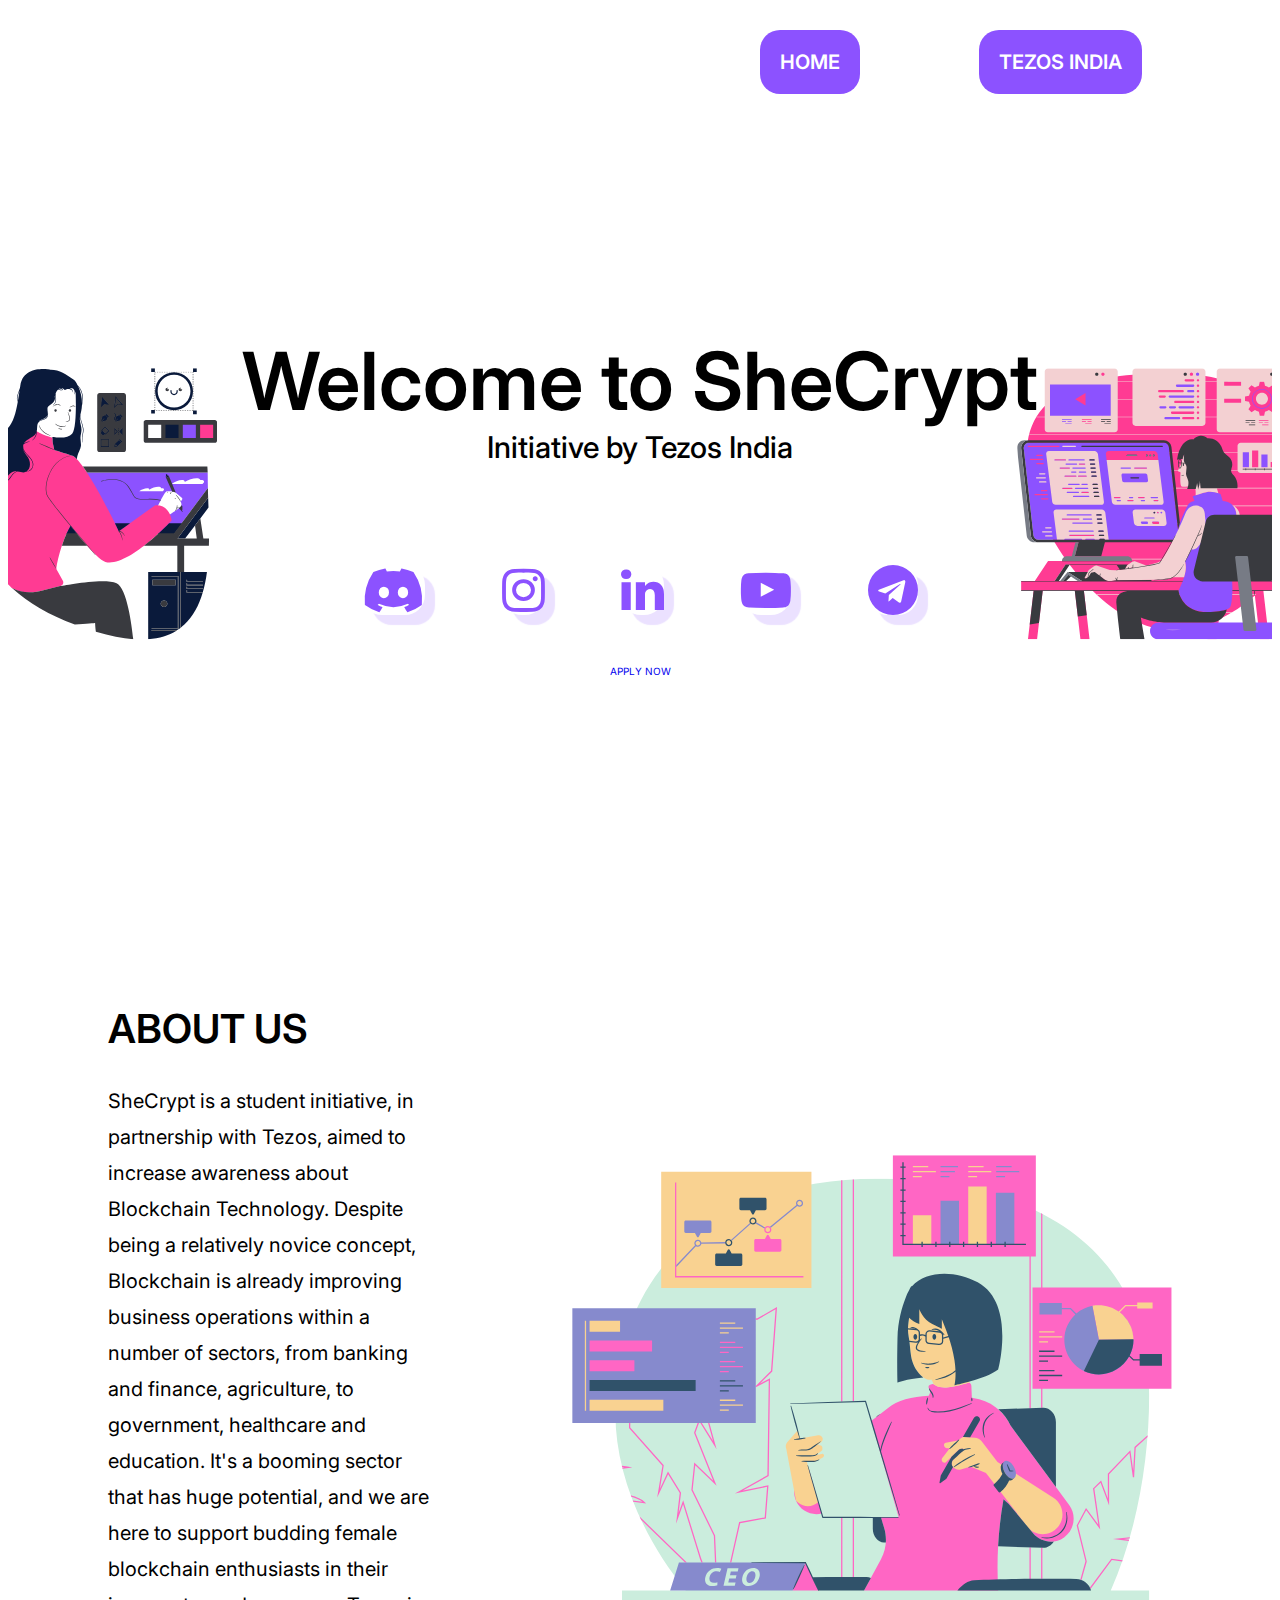
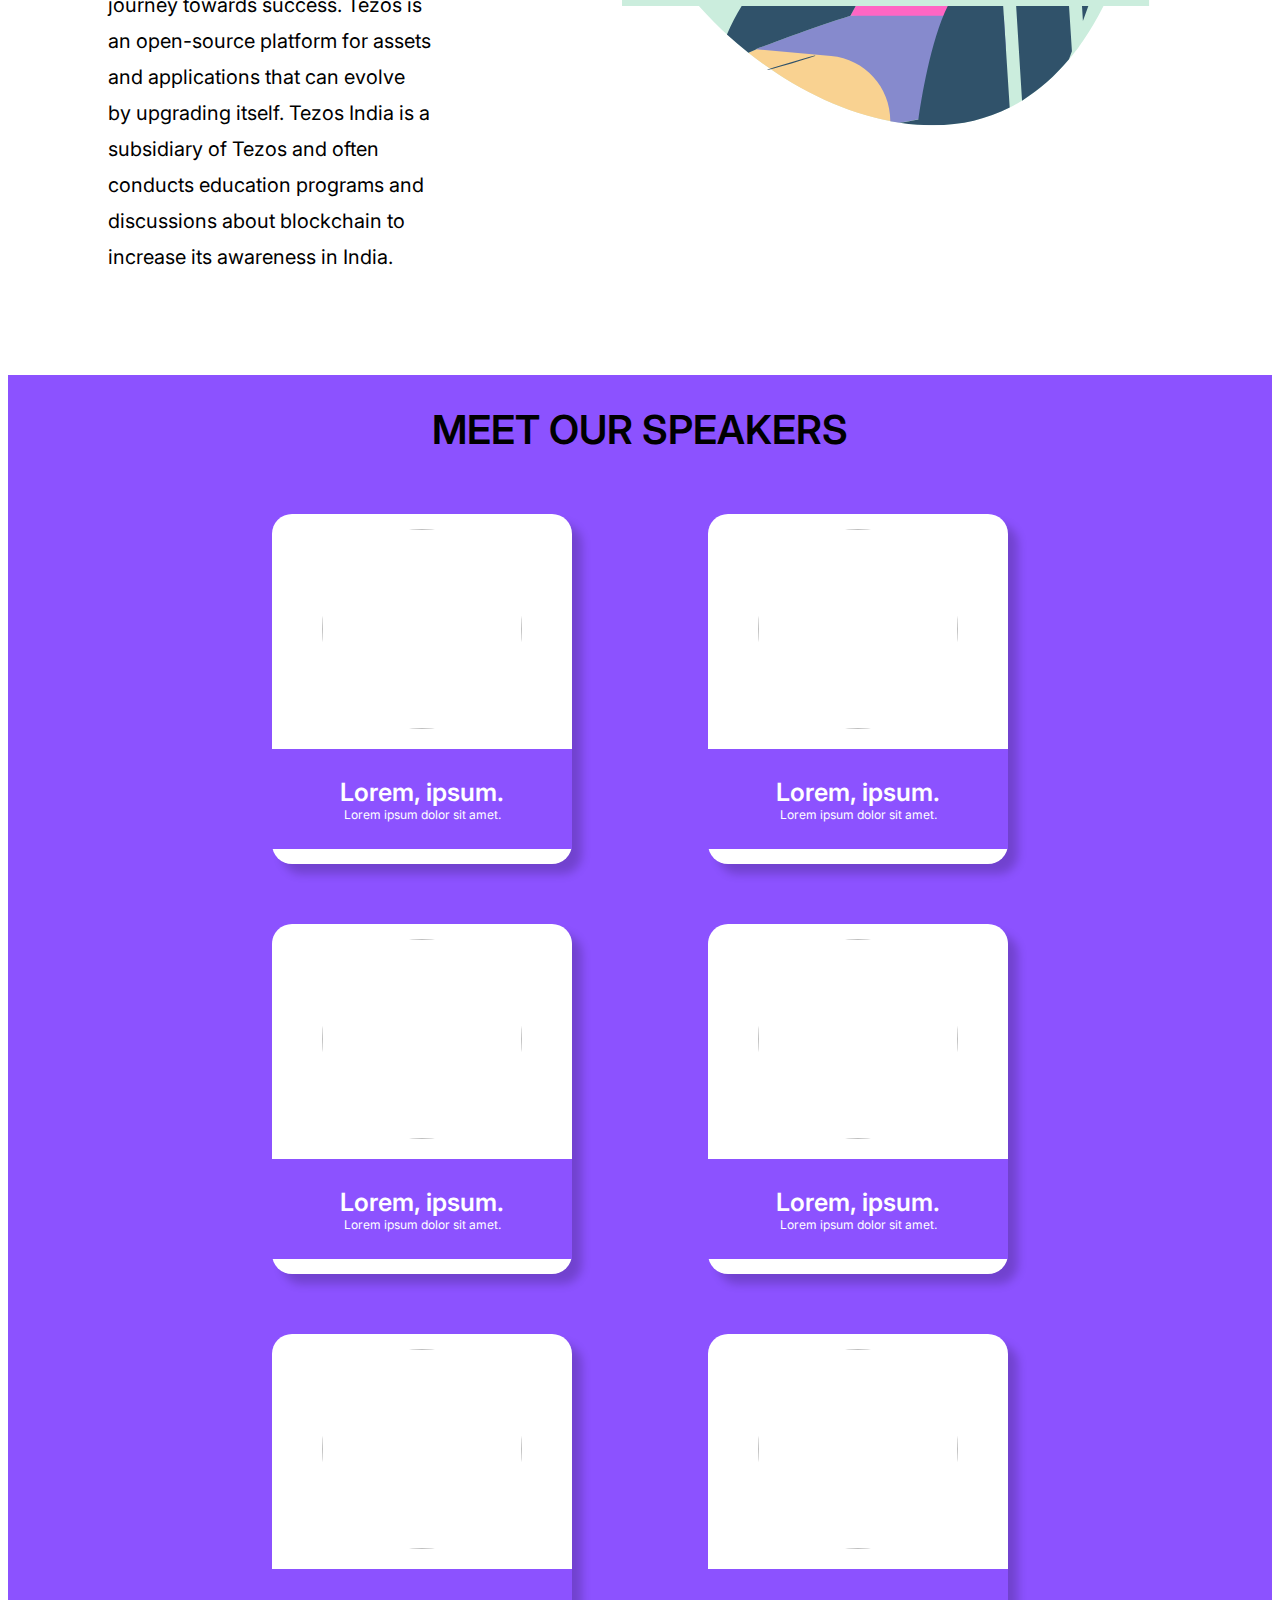
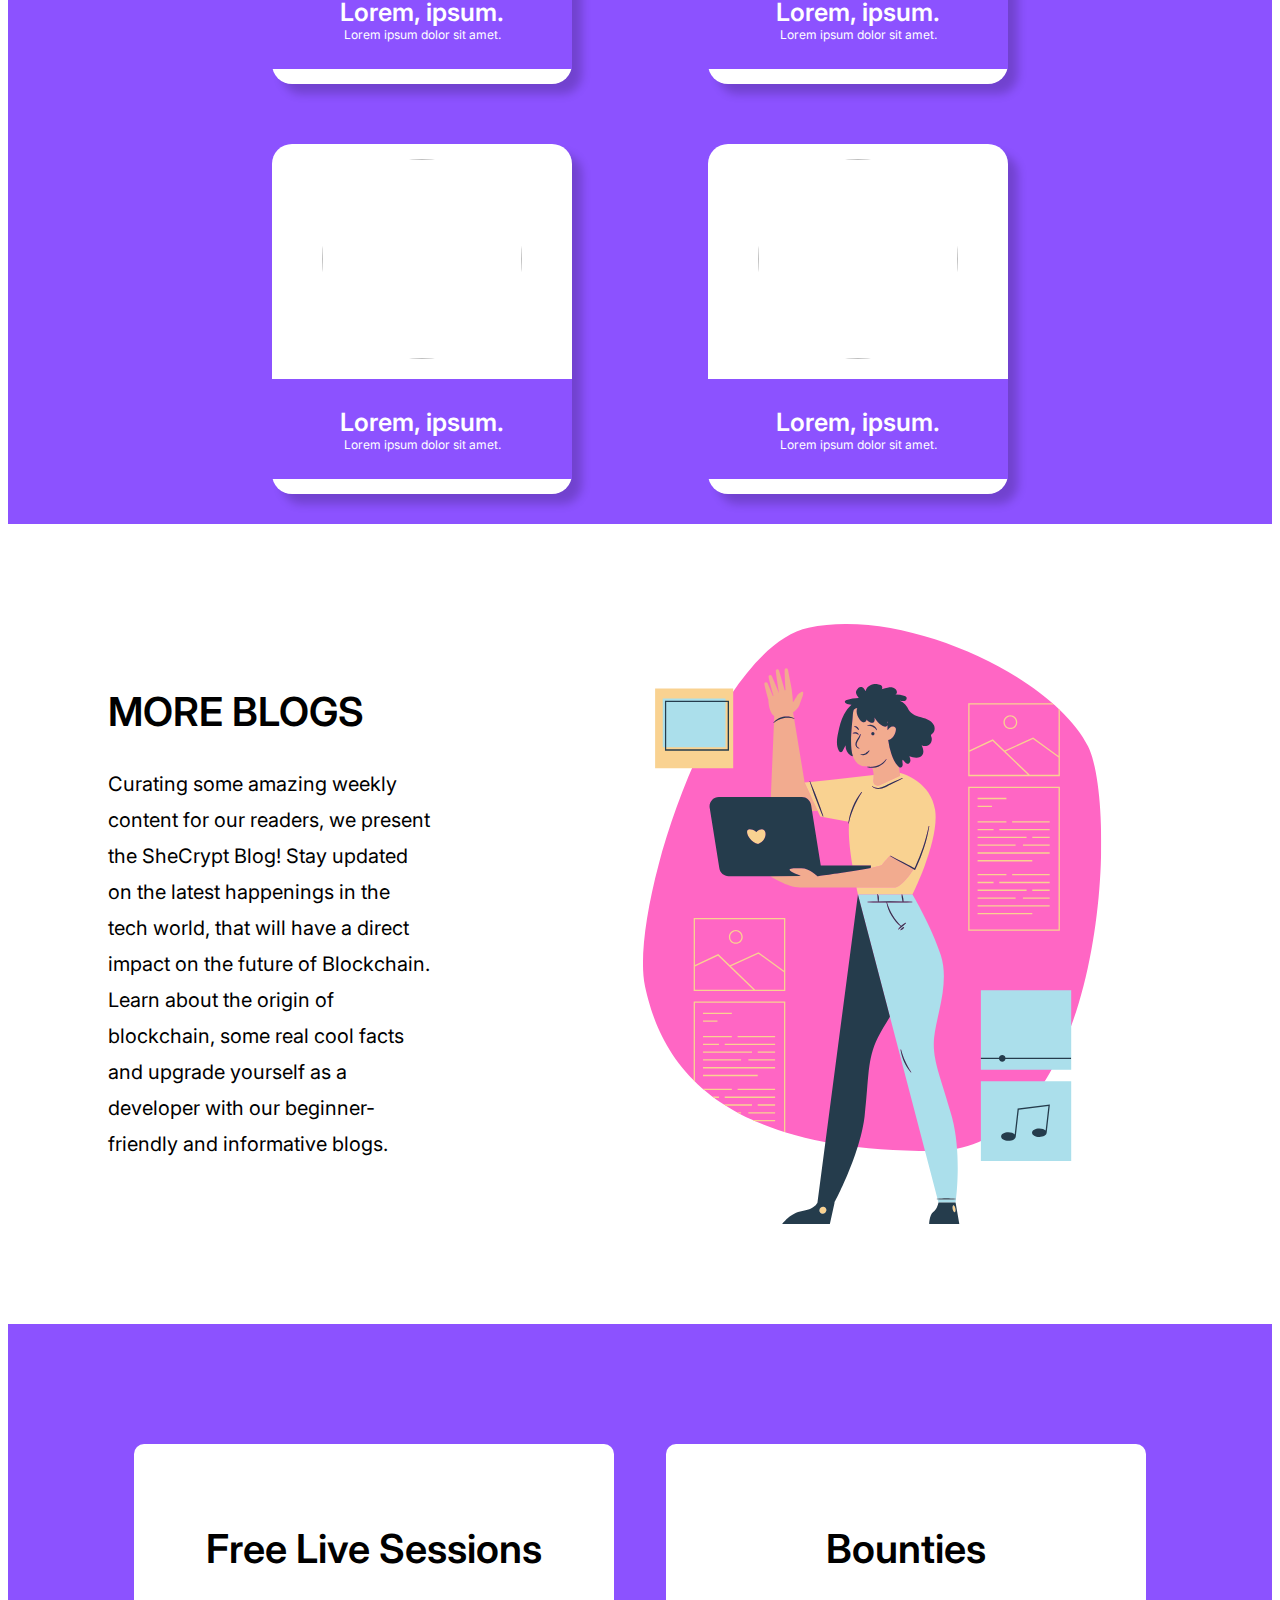
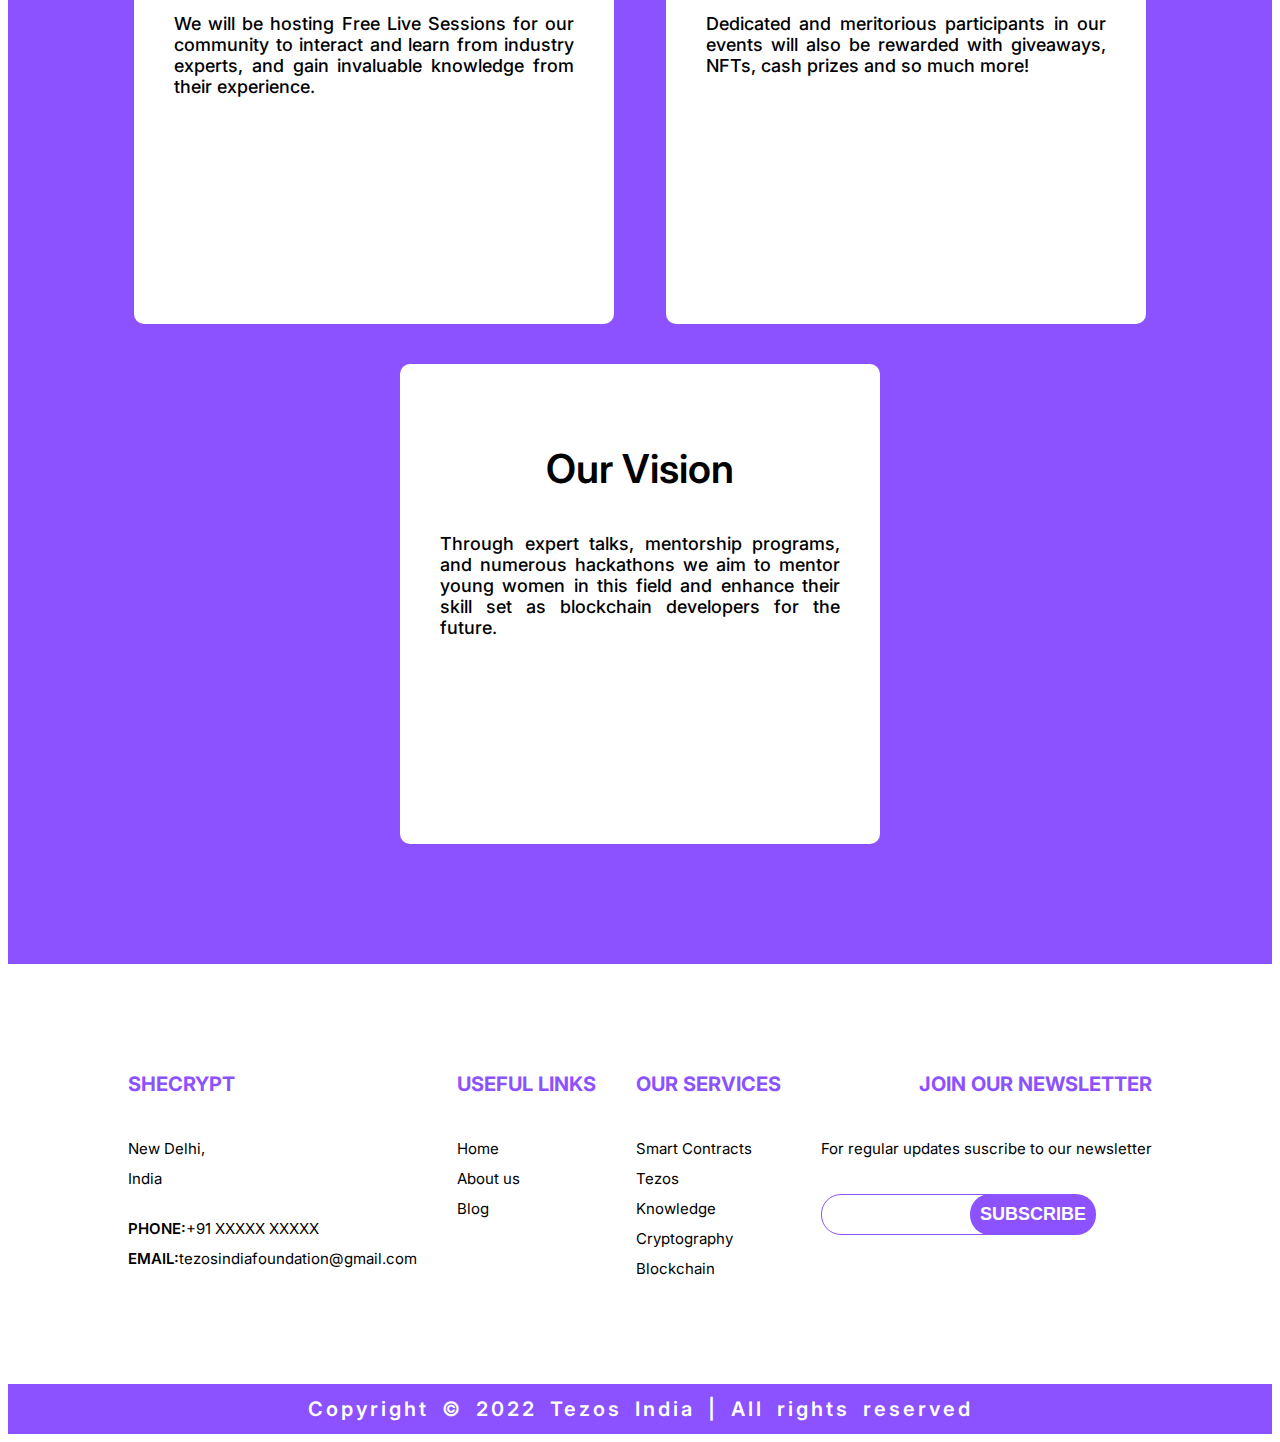
==== commit 39d07483: "modified code" ====
--- a/index.html
+++ b/index.html
@@ -45,7 +45,7 @@
     <img src="./images/blog/download(8).jpeg" alt="" srcset="" />
     <div class="links">
       <a href="">HOME</a>
-      <a href="">KNOW MORE ABOUT TEZOS</a>
+      <a href="https://tezosindia.org.in/">TEZOS INDIA</a>
     </div>
   </nav>
   <!-- NAVBAR ENDS -->
@@ -57,13 +57,15 @@
       <p class="subtitle">Initiative by Tezos India</p>
     </div>
     <div class="socials">
-      <a href="" class="fab fa-discord fa-3x"></a>
-      <a href="" class="fa fa-instagram fa-3x"></a>
-      <a href="" class="fa fa-linkedin fa-3x"></a>
-      <a href="" class="fa fa-youtube-play fa-3x"></a>
+      <a href="https://discord.gg/2UEY4KAQcG" class="fab fa-discord fa-3x"></a>
+      <a href="https://instagram.com/india_tezos?r=nametag" class="fa fa-instagram fa-3x"></a>
+      <a href="https://www.linkedin.com/company/tezos-india-foundation/" class="fa fa-linkedin fa-3x"></a>
+      <a href="https://www.youtube.com/channel/UC3rO1NWMEpKqzb7UqV79jxQ" class="fa fa-youtube-play fa-3x"></a>
       <a href="" class="fa fa-telegram fa-3x"></a>
     </div>
-    <button class="applybtn" type="submit">APPLY NOW</button>
+    <a href="https://forms.gle/NiuKxjomnRDvJjAj9">APPLY NOW </a>
+
+    
   </section>
   <!-- THUMBNAIL SECTION ENDS -->
 
@@ -208,7 +210,7 @@
         <p>India</p>
       </div>
       <a><span>PHONE:</span>+91 XXXXX XXXXX</a>
-      <a><span>EMAIL:</span>tezosindia@gmail.com</a>
+      <a><span>EMAIL:</span>tezosindiafoundation@gmail.com</a>
       </div>
     <div class="div2">
       <p class="div-heading">USEFUL LINKS</p>
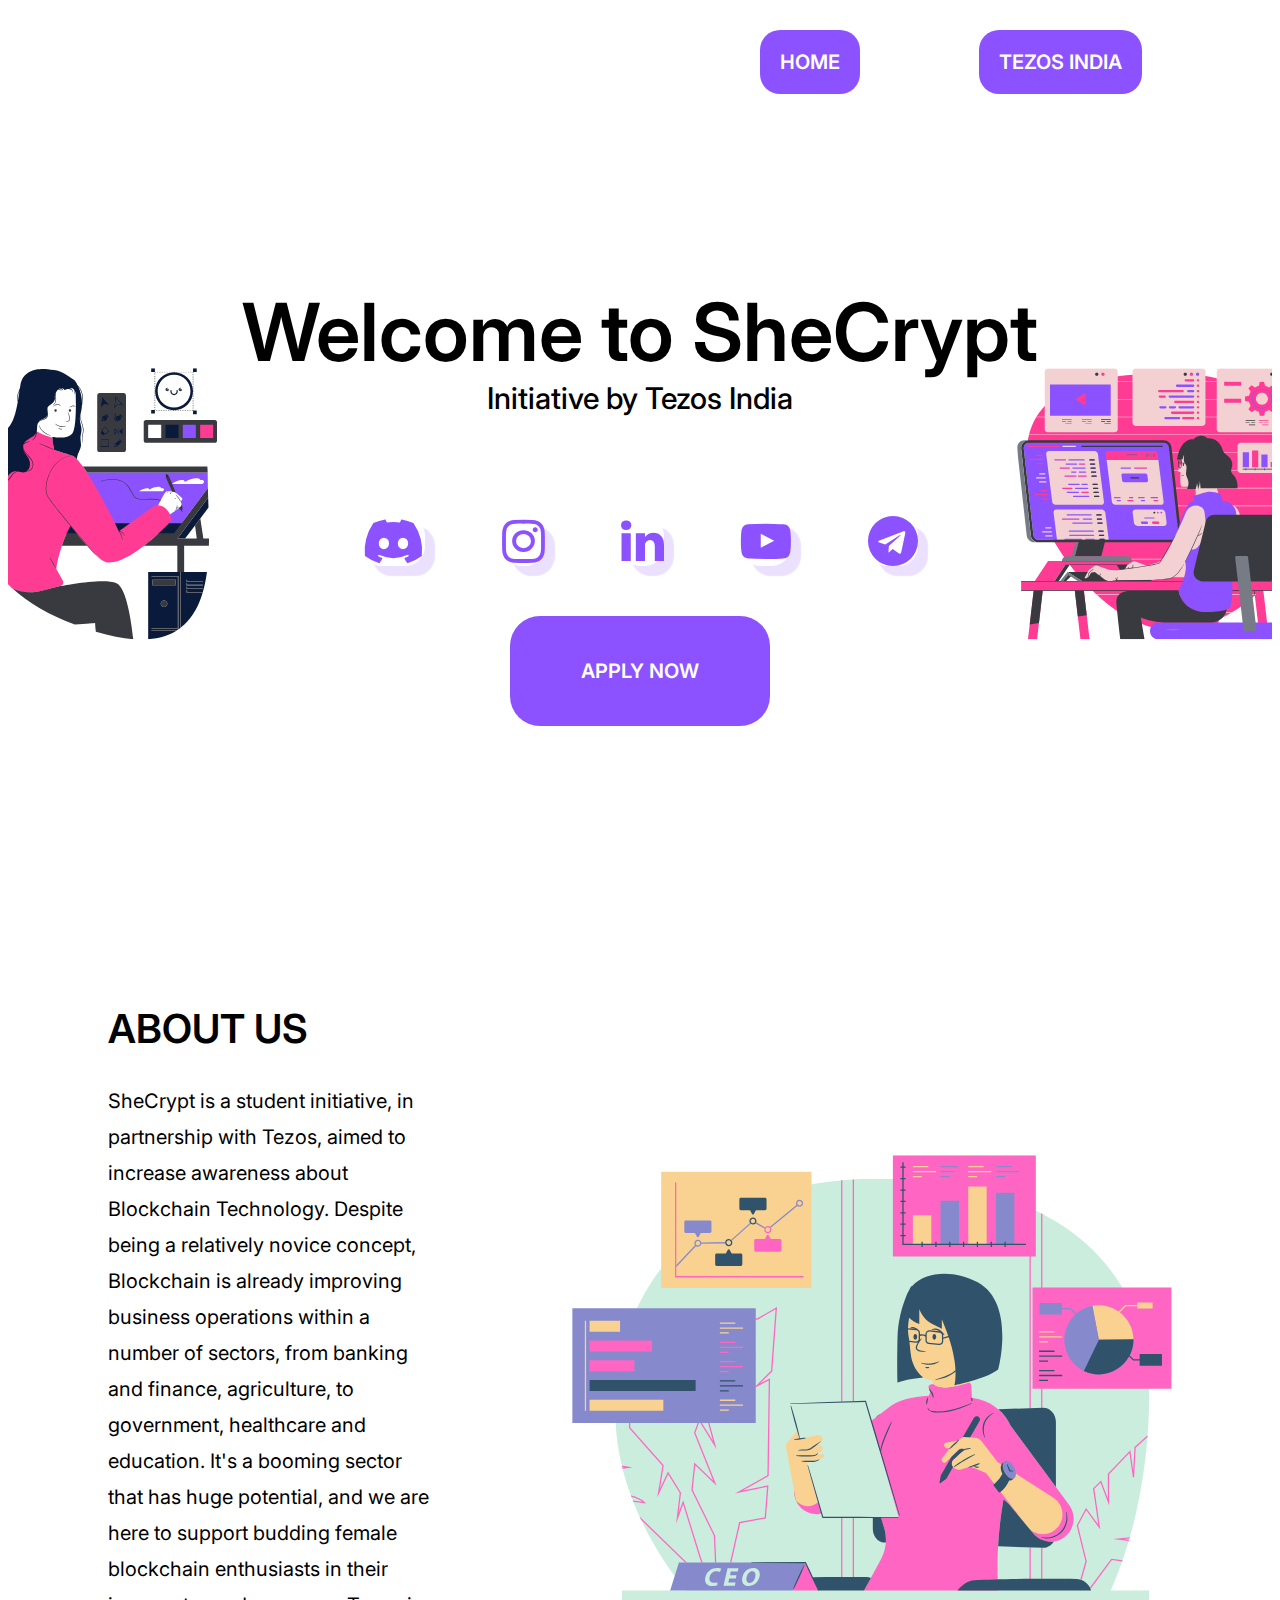
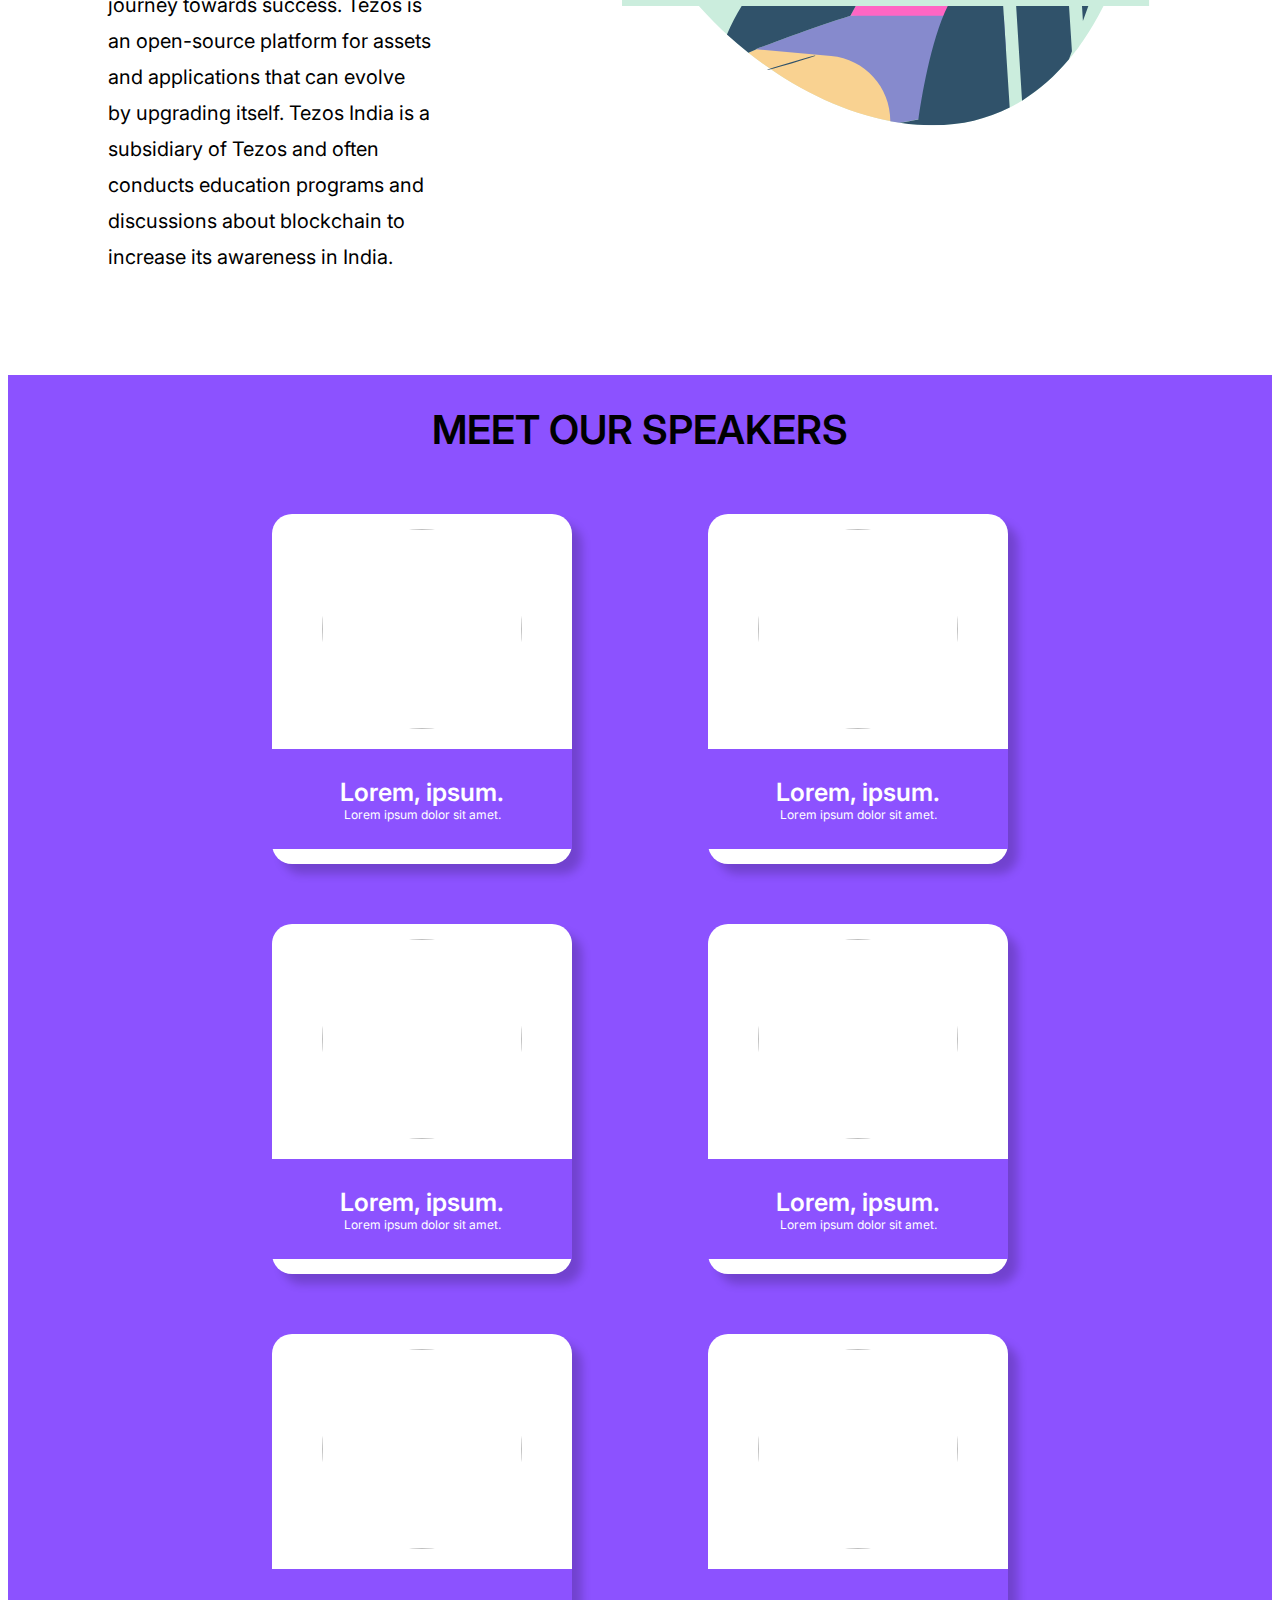
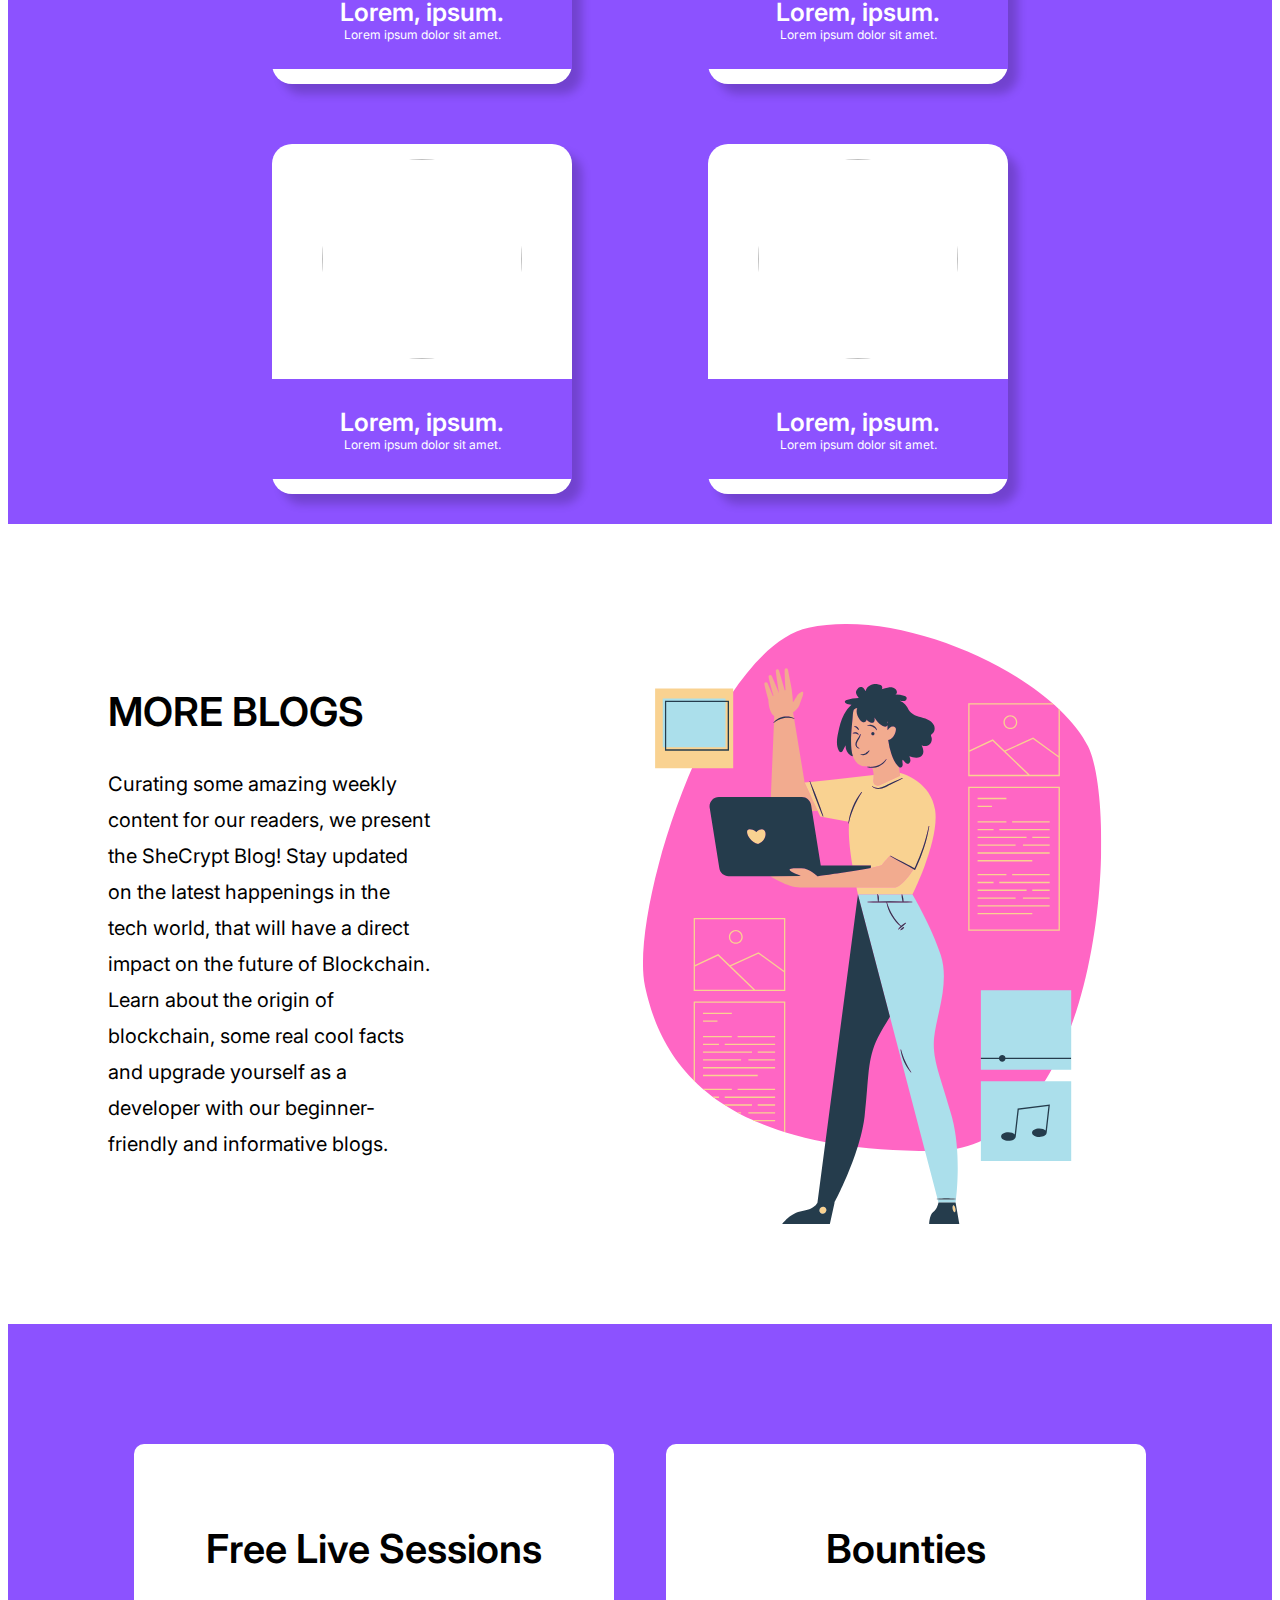
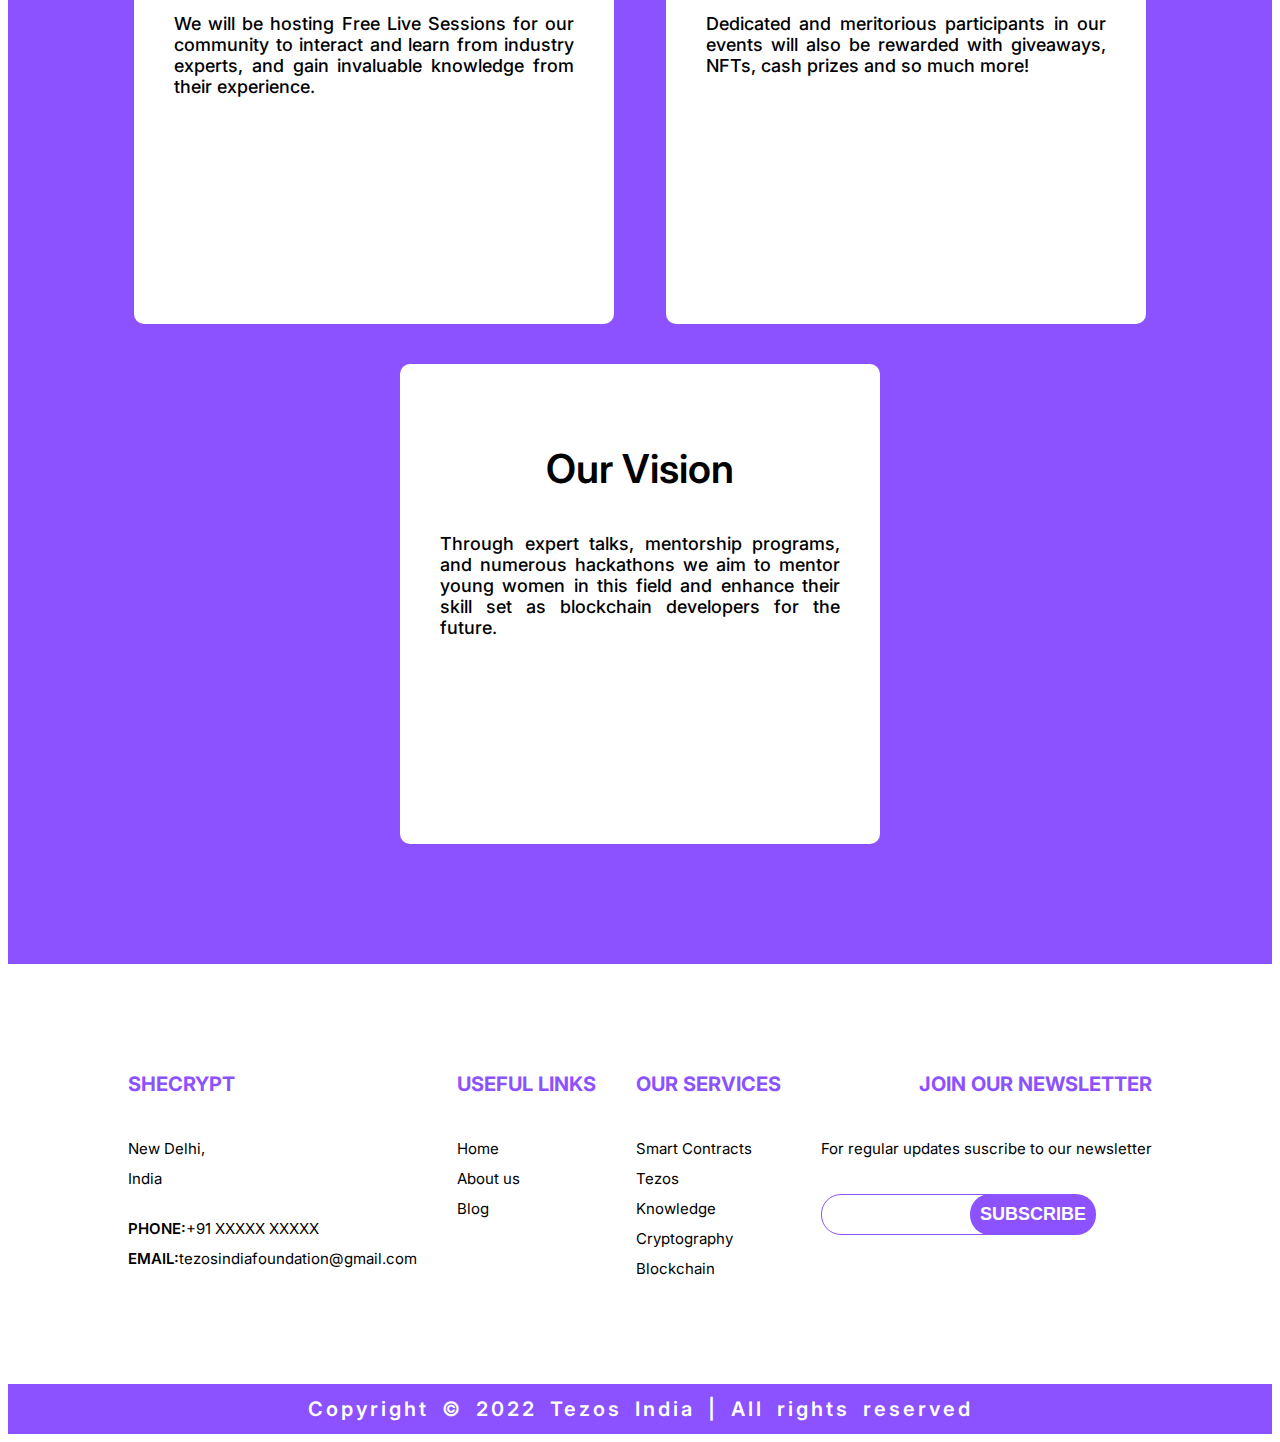
==== commit 9146d16a: "modified code" ====
--- a/index.html
+++ b/index.html
@@ -63,7 +63,7 @@
       <a href="https://www.youtube.com/channel/UC3rO1NWMEpKqzb7UqV79jxQ" class="fa fa-youtube-play fa-3x"></a>
       <a href="" class="fa fa-telegram fa-3x"></a>
     </div>
-    <a href="https://forms.gle/NiuKxjomnRDvJjAj9">APPLY NOW </a>
+    <a href="https://forms.gle/NiuKxjomnRDvJjAj9" class="applybtn">APPLY NOW </a>
 
     
   </section>
